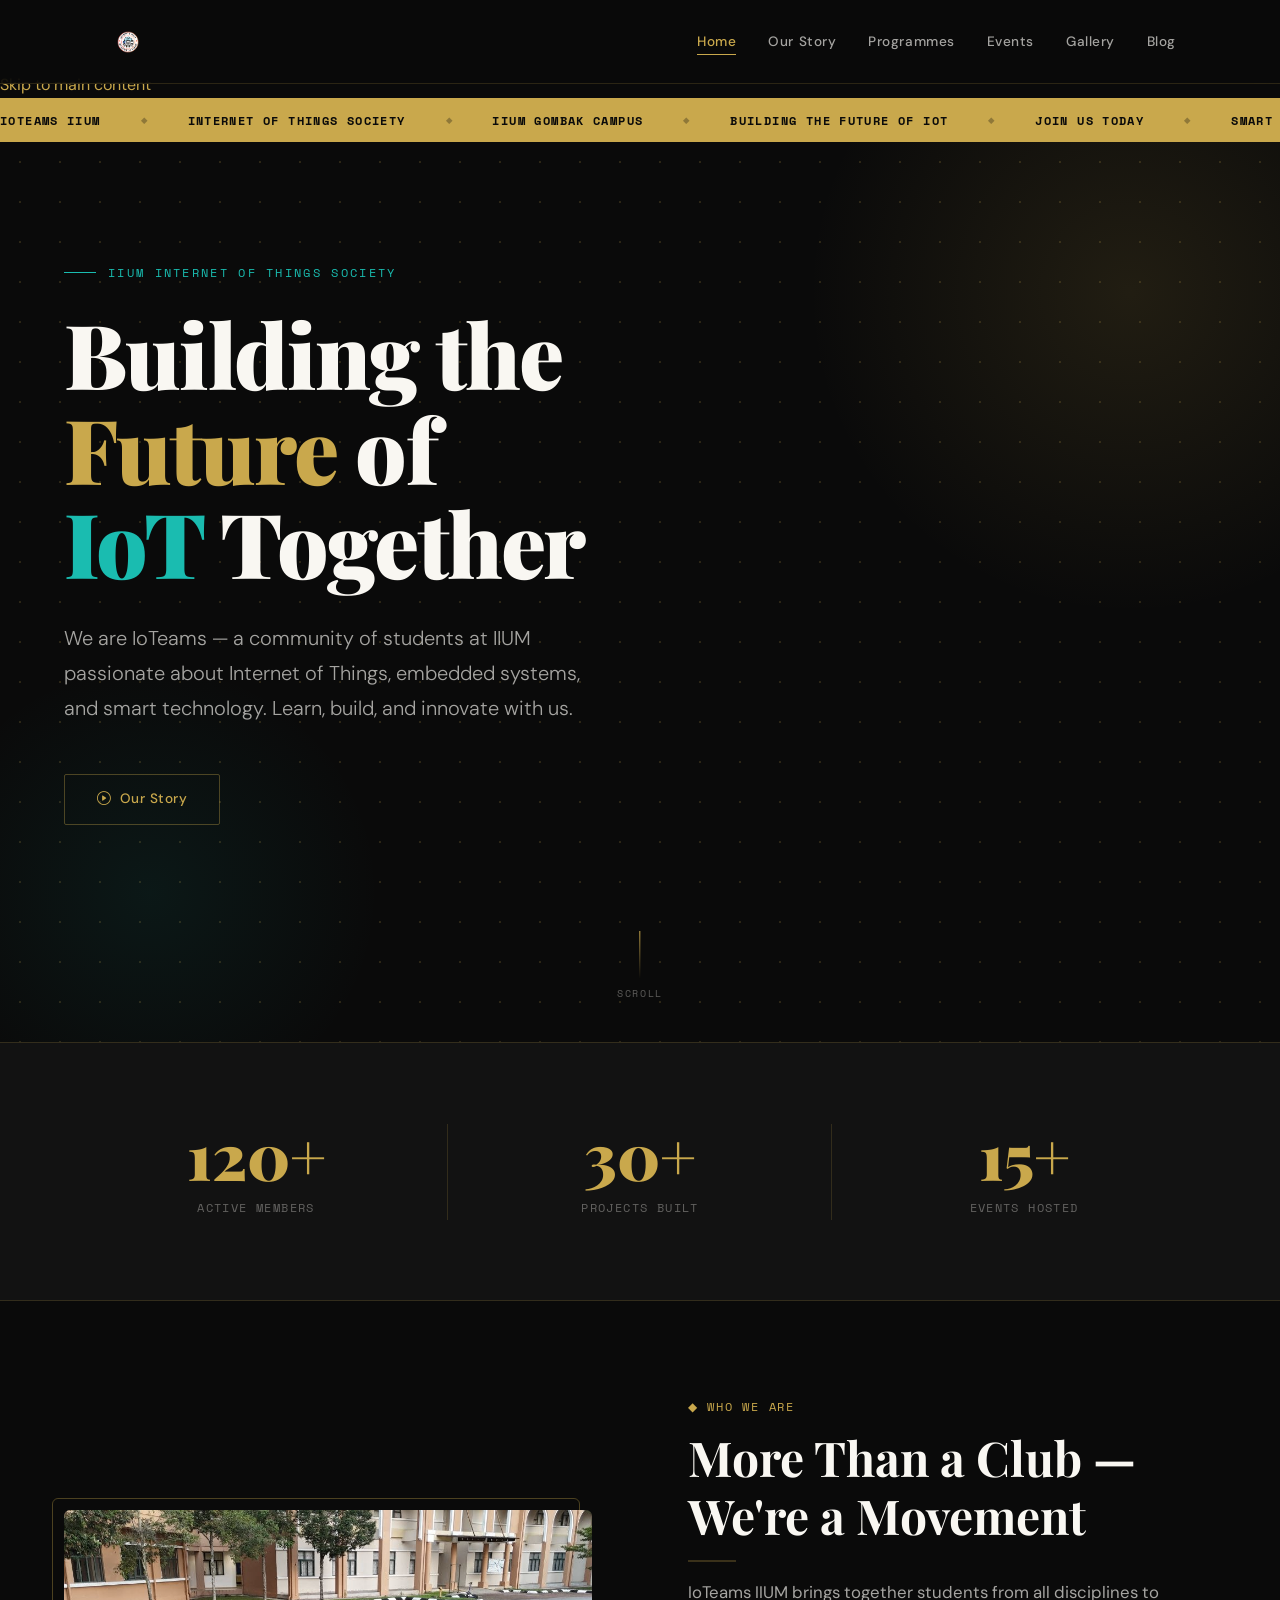
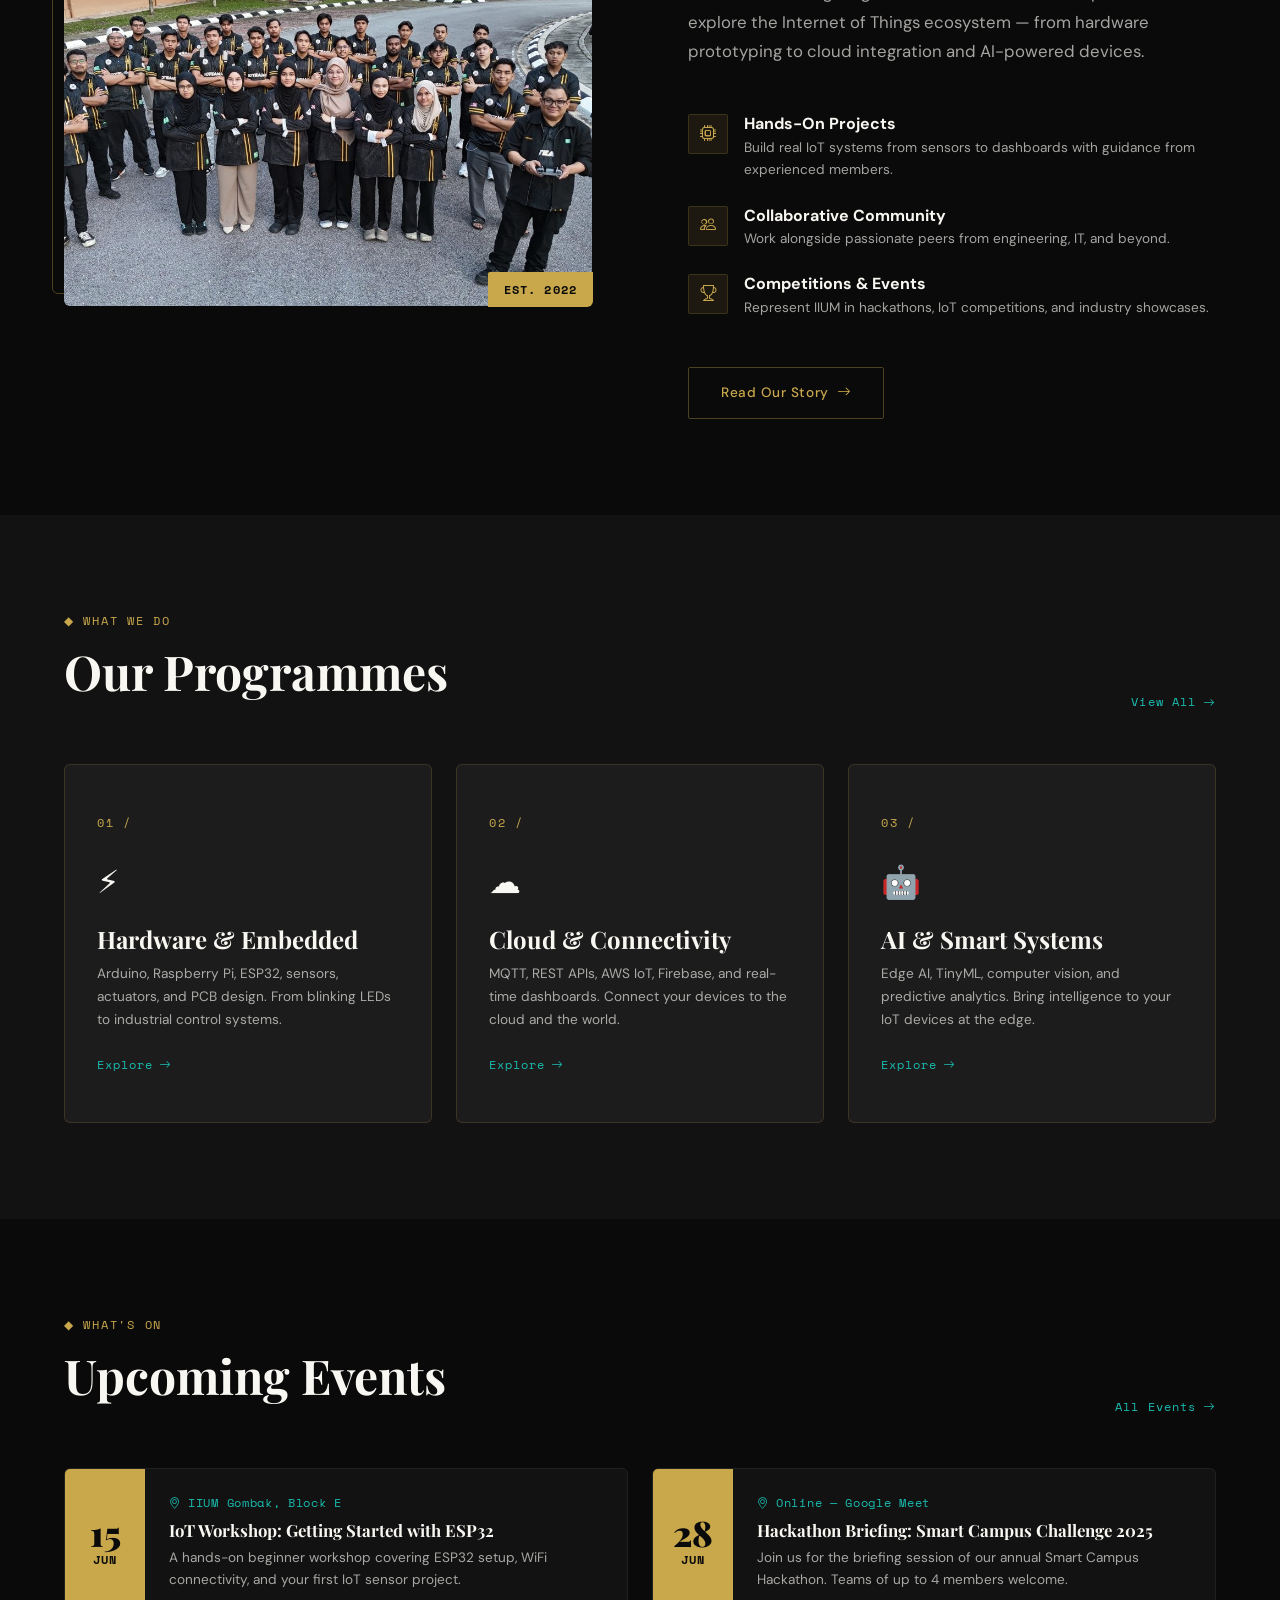
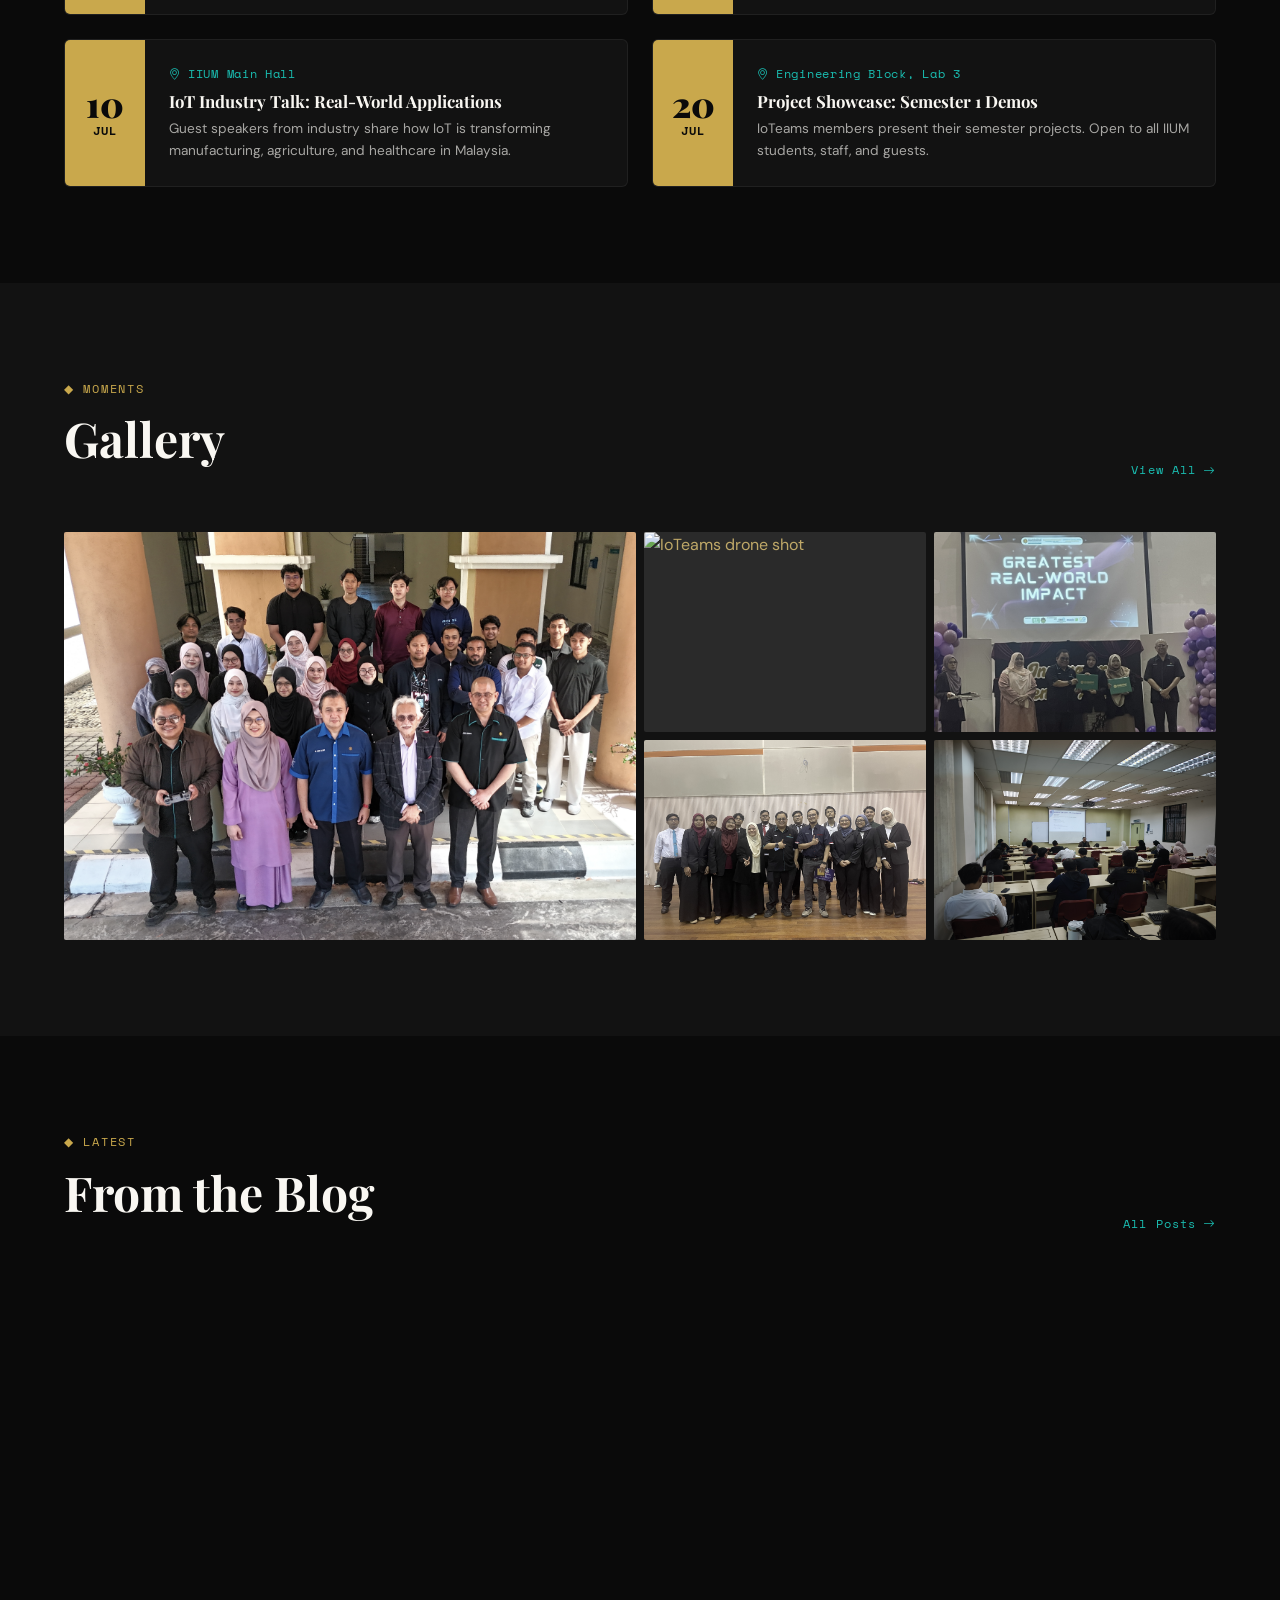
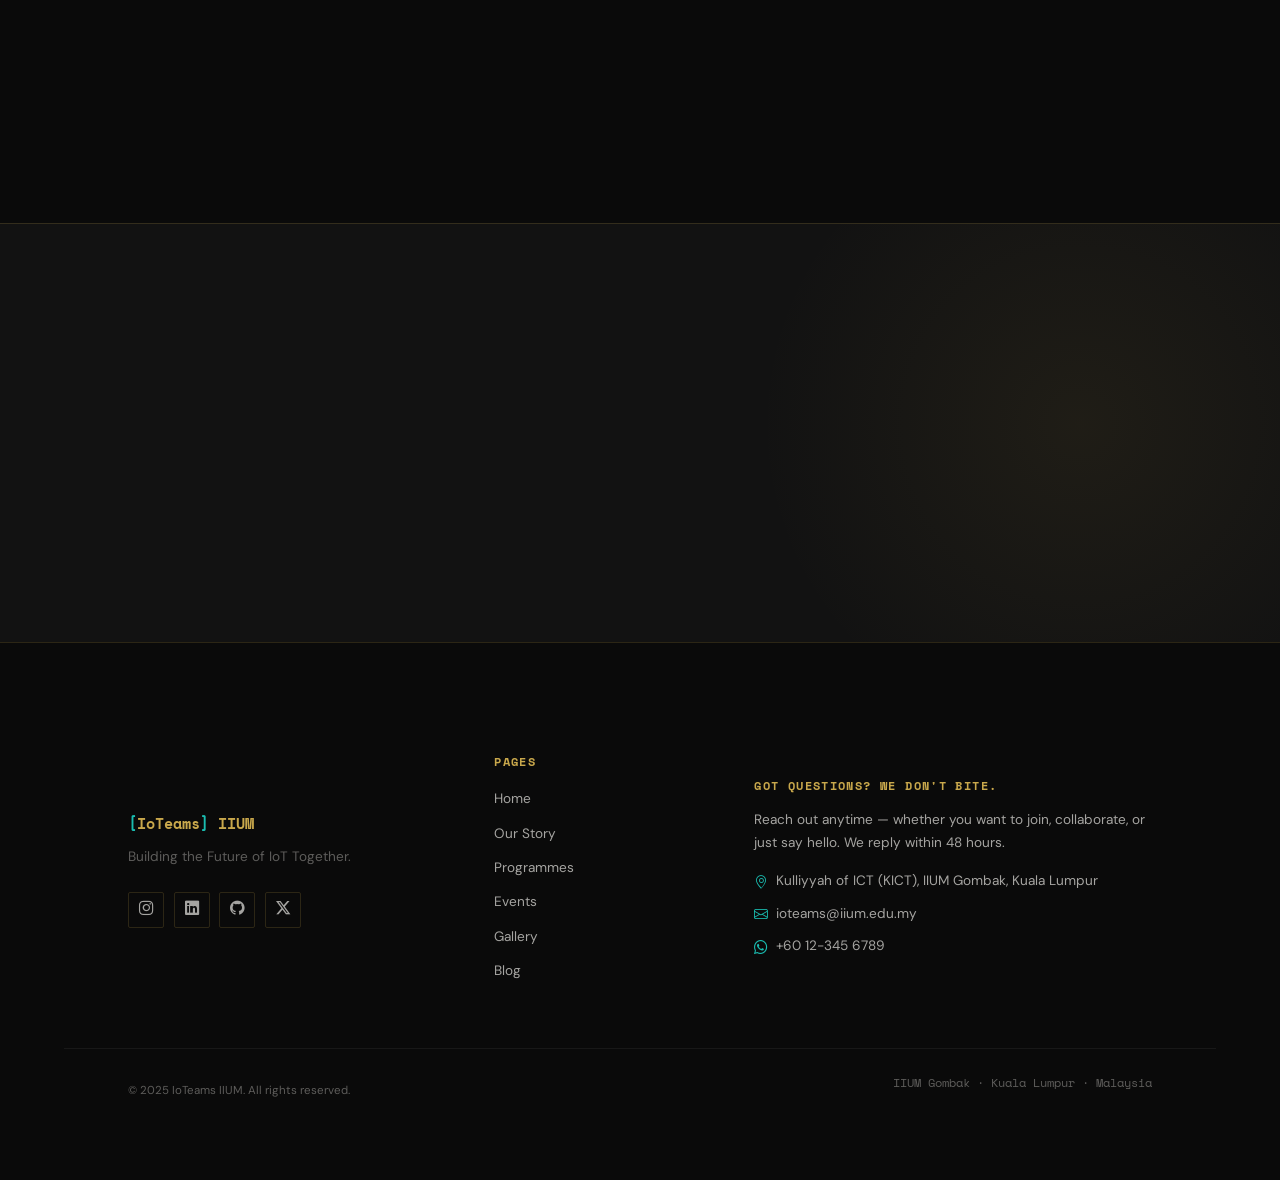
==== index.html @ 2e124d20 "huge changes" ====
<!DOCTYPE html>
<html lang="en">

<!--
  ============================================================
  IoTeams IIUM — Homepage
  index.html

  SECTIONS:
  1. Nav (shared)
  2. Marquee strip (shared)
  3. Hero — full-screen landing with animated IoT grid
  4. Stats — 3 key numbers
  5. About — who we are
  6. Programmes — 3 IoT tracks
  7. Events preview — upcoming events
  8. Gallery preview — recent photos
  9. Blog preview — latest posts
  10. CTA — join IoTeams
  11. Footer (shared)
  ============================================================
-->

<head>
  <meta charset="UTF-8">
  <meta name="viewport" content="width=device-width, initial-scale=1.0">

  <title>IoTeams IIUM — Internet of Things Society</title>
  <meta name="description" content="IoTeams is the Internet of Things Society at IIUM, bringing together students passionate about IoT, embedded systems, and smart technology.">
  <meta name="keywords" content="IoTeams, IIUM, IoT, Internet of Things, technology, society, club, Malaysia">
  <meta name="author" content="IoTeams IIUM">

  <!-- Open Graph -->
  <meta property="og:title" content="IoTeams IIUM — Internet of Things Society">
  <meta property="og:description" content="Building the future of IoT at IIUM. Join us to learn, build, and innovate.">
  <meta property="og:image" content="https://ioteams.iium.edu.my/assets/img/icons/og-image.png">
  <meta property="og:type" content="website">
  <meta property="og:url" content="https://ioteams.iium.edu.my">
  <meta property="og:site_name" content="IoTeams IIUM">

  <!-- Twitter Card -->
  <meta name="twitter:card" content="summary_large_image">
  <meta name="twitter:site" content="@ioteams_iium">
  <meta name="twitter:title" content="IoTeams IIUM — Internet of Things Society">
  <meta name="twitter:description" content="Building the future of IoT at IIUM. Join us to learn, build, and innovate.">
  <meta name="twitter:image" content="https://ioteams.iium.edu.my/assets/img/icons/og-image.png">

  <!-- Canonical -->
  <link rel="canonical" href="https://ioteams.iium.edu.my">

  <!-- Favicon -->
  <link rel="icon" href="assets/img/icons/favicon.png" type="image/png">
  <link rel="apple-touch-icon" href="assets/img/icons/apple-touch-icon.png">

  <!-- Theme color -->
  <meta name="theme-color" content="#C9A84C">

  <!-- Bootstrap 5.3.3 -->
  <link rel="stylesheet" href="https://cdn.jsdelivr.net/npm/bootstrap@5.3.3/dist/css/bootstrap.min.css" integrity="sha384-QWTKZyjpPEjISv5WaRU9OFeRpok6YctnYmDr5pNlyT2bRjXh0JMhjY6hW+ALEwIH" crossorigin="anonymous">

  <!-- Bootstrap Icons -->
  <link rel="stylesheet" href="https://cdn.jsdelivr.net/npm/bootstrap-icons@1.11.3/font/bootstrap-icons.min.css">

  <!-- AOS -->
  <link rel="stylesheet" href="https://cdn.jsdelivr.net/npm/aos@2.3.4/dist/aos.css">

  <!-- Swiper -->
  <link rel="stylesheet" href="https://cdn.jsdelivr.net/npm/swiper@11/swiper-bundle.min.css">

  <!-- GLightbox -->
  <link rel="stylesheet" href="https://cdn.jsdelivr.net/npm/glightbox/dist/css/glightbox.min.css">

  <!-- Google Fonts -->
  <link rel="preconnect" href="https://fonts.googleapis.com">
  <link rel="preconnect" href="https://fonts.gstatic.com" crossorigin>
  <link rel="stylesheet" href="https://fonts.googleapis.com/css2?family=Playfair+Display:ital,wght@0,400;0,700;0,900;1,400&family=DM+Sans:opsz,wght@9..40,300;9..40,400;9..40,500;9..40,700&family=Space+Mono:ital,wght@0,400;0,700;1,400&display=swap">

  <!-- Custom CSS — always last -->
  <link rel="stylesheet" href="assets/css/main.css">

  <!-- Page-specific styles -->
  <style>

    /* ══════════════════════════════════════
       HERO SECTION
    ══════════════════════════════════════ */
    #hero {
      min-height: 100vh;
      display: flex;
      align-items: center;
      position: relative;
      overflow: hidden;
      background: var(--black);
      padding: 0 var(--space-2xl);
    }

    /* Animated dot grid background */
    .hero-grid {
      position: absolute;
      inset: 0;
      background-image:
        radial-gradient(circle, rgba(201,168,76,0.18) 1px, transparent 1px);
      background-size: 40px 40px;
      animation: grid-pulse 8s ease-in-out infinite;
      z-index: 0;
    }

    @keyframes grid-pulse {
      0%, 100% { opacity: 0.5; }
      50%       { opacity: 1; }
    }

    /* Gold glow top right */
    .hero-glow {
      position: absolute;
      width: 700px;
      height: 700px;
      background: radial-gradient(ellipse, rgba(201,168,76,0.12) 0%, transparent 65%);
      top: -200px;
      right: -200px;
      z-index: 0;
      pointer-events: none;
    }

    /* Teal glow bottom left */
    .hero-glow-teal {
      position: absolute;
      width: 500px;
      height: 500px;
      background: radial-gradient(ellipse, rgba(26,188,176,0.08) 0%, transparent 65%);
      bottom: -100px;
      left: -100px;
      z-index: 0;
      pointer-events: none;
    }

    .hero-content {
      position: relative;
      z-index: 1;
      max-width: var(--container-max);
      margin: 0 auto;
      width: 100%;
      padding: var(--space-3xl) 0;
    }

    .hero-eyebrow {
      font-family: var(--font-mono);
      font-size: var(--fs-xs);
      letter-spacing: 0.2em;
      color: var(--teal);
      text-transform: uppercase;
      margin-bottom: var(--space-md);
      display: flex;
      align-items: center;
      gap: 0.75rem;
    }

    .hero-eyebrow::before {
      content: '';
      display: inline-block;
      width: 32px;
      height: 1px;
      background: var(--teal);
    }

    .hero-title {
      font-family: var(--font-heading);
      font-size: clamp(3rem, 7vw, 6rem);
      font-weight: 900;
      line-height: 1.05;
      letter-spacing: -0.02em;
      color: var(--white);
      margin-bottom: var(--space-lg);
      max-width: 800px;
    }

    .hero-title .gold { color: var(--gold); }
    .hero-title .teal { color: var(--teal); }

    .hero-subtitle {
      font-size: var(--fs-lg);
      color: var(--white-dim);
      max-width: 520px;
      line-height: 1.75;
      margin-bottom: var(--space-xl);
      font-weight: 300;
    }

    .hero-actions {
      display: flex;
      gap: var(--space-sm);
      flex-wrap: wrap;
      margin-bottom: var(--space-3xl);
    }

    /* Scroll indicator */
    .hero-scroll {
      position: absolute;
      bottom: 2.5rem;
      left: 50%;
      transform: translateX(-50%);
      display: flex;
      flex-direction: column;
      align-items: center;
      gap: 0.4rem;
      z-index: 1;
    }

    .hero-scroll span {
      font-family: var(--font-mono);
      font-size: 0.65rem;
      letter-spacing: 0.15em;
      color: var(--white-muted);
      text-transform: uppercase;
    }

    .hero-scroll-line {
      width: 1px;
      height: 48px;
      background: linear-gradient(to bottom, var(--gold), transparent);
      animation: scroll-line 2s ease-in-out infinite;
    }

    @keyframes scroll-line {
      0%   { opacity: 0; transform: scaleY(0); transform-origin: top; }
      50%  { opacity: 1; transform: scaleY(1); }
      100% { opacity: 0; transform: scaleY(0); transform-origin: bottom; }
    }

    /* ══════════════════════════════════════
       STATS SECTION
    ══════════════════════════════════════ */
    #stats {
      background: var(--black-2);
      padding: var(--space-xl) var(--space-2xl);
      border-top: 1px solid var(--border-gold);
      border-bottom: 1px solid var(--border-gold);
    }

    .stats-grid {
      max-width: var(--container-max);
      margin: 0 auto;
      display: grid;
      grid-template-columns: repeat(3, 1fr);
      gap: 0;
    }

    .stat-item {
      text-align: center;
      padding: var(--space-lg) var(--space-md);
      position: relative;
    }

    .stat-item:not(:last-child)::after {
      content: '';
      position: absolute;
      right: 0;
      top: 20%;
      height: 60%;
      width: 1px;
      background: var(--border-gold);
    }

    .stat-number {
      font-family: var(--font-heading);
      font-size: clamp(2.5rem, 5vw, 4rem);
      font-weight: 900;
      color: var(--gold);
      line-height: 1;
      margin-bottom: 0.4rem;
      display: block;
    }

    .stat-label {
      font-family: var(--font-mono);
      font-size: var(--fs-xs);
      letter-spacing: 0.12em;
      color: var(--white-muted);
      text-transform: uppercase;
    }

    /* ══════════════════════════════════════
       ABOUT SECTION
    ══════════════════════════════════════ */
    #about {
      background: var(--black);
      padding: var(--space-3xl) var(--space-2xl);
    }

    .about-inner {
      max-width: var(--container-max);
      margin: 0 auto;
      display: grid;
      grid-template-columns: 1fr 1fr;
      gap: var(--space-3xl);
      align-items: center;
    }

    .about-image-wrap {
      position: relative;
    }

    .about-image-wrap img {
      width: 100%;
      aspect-ratio: 4/3;
      object-fit: cover;
      border-radius: var(--radius-md);
      filter: grayscale(20%);
    }

    /* Gold accent border on image */
    .about-image-wrap::before {
      content: '';
      position: absolute;
      top: -12px;
      left: -12px;
      right: 12px;
      bottom: 12px;
      border: 1px solid var(--border-gold-md);
      border-radius: var(--radius-md);
      z-index: 0;
      pointer-events: none;
    }

    .about-image-wrap img { position: relative; z-index: 1; }

    /* Corner tag */
    .about-image-tag {
      position: absolute;
      bottom: -1px;
      right: -1px;
      background: var(--gold);
      color: var(--black);
      font-family: var(--font-mono);
      font-size: var(--fs-xs);
      font-weight: 700;
      letter-spacing: 0.1em;
      padding: 0.5rem 1rem;
      border-radius: var(--radius-sm) 0 var(--radius-md) 0;
      z-index: 2;
    }

    .about-features {
      display: flex;
      flex-direction: column;
      gap: var(--space-md);
      margin-top: var(--space-xl);
    }

    .about-feature {
      display: flex;
      gap: var(--space-sm);
      align-items: flex-start;
    }

    .about-feature-icon {
      width: 40px;
      height: 40px;
      background: rgba(201,168,76,0.1);
      border: 1px solid var(--border-gold);
      border-radius: var(--radius-sm);
      display: flex;
      align-items: center;
      justify-content: center;
      color: var(--gold);
      font-size: 1rem;
      flex-shrink: 0;
    }

    .about-feature h5 {
      font-family: var(--font-body);
      font-size: var(--fs-base);
      font-weight: 700;
      color: var(--white);
      margin-bottom: 0.2rem;
    }

    .about-feature p {
      font-size: var(--fs-sm);
      color: var(--white-dim);
      margin: 0;
    }

    /* ══════════════════════════════════════
       PROGRAMMES SECTION
    ══════════════════════════════════════ */
    #programmes {
      background: var(--black-2);
      padding: var(--space-3xl) var(--space-2xl);
    }

    .programmes-inner {
      max-width: var(--container-max);
      margin: 0 auto;
    }

    .programmes-grid {
      display: grid;
      grid-template-columns: repeat(3, 1fr);
      gap: var(--space-md);
      margin-top: var(--space-xl);
    }

    .programme-card {
      background: var(--black-3);
      border: 1px solid var(--border-gold);
      border-radius: var(--radius-md);
      padding: var(--space-xl) var(--space-lg);
      transition: border-color var(--transition-base), transform var(--transition-base), box-shadow var(--transition-base);
      cursor: pointer;
      position: relative;
      overflow: hidden;
    }

    .programme-card::before {
      content: '';
      position: absolute;
      top: 0;
      left: 0;
      right: 0;
      height: 2px;
      background: var(--gold);
      transform: scaleX(0);
      transform-origin: left;
      transition: transform var(--transition-slow);
    }

    .programme-card:hover {
      border-color: var(--border-gold-md);
      transform: translateY(-4px);
      box-shadow: var(--shadow-gold);
    }

    .programme-card:hover::before { transform: scaleX(1); }

    .programme-number {
      font-family: var(--font-mono);
      font-size: var(--fs-xs);
      color: var(--gold);
      letter-spacing: 0.15em;
      margin-bottom: var(--space-md);
      display: block;
    }

    .programme-icon {
      font-size: 2rem;
      margin-bottom: var(--space-sm);
      display: block;
    }

    .programme-card h3 {
      font-size: var(--fs-xl);
      font-weight: 700;
      color: var(--white);
      margin-bottom: var(--space-xs);
    }

    .programme-card p {
      font-size: var(--fs-sm);
      color: var(--white-dim);
      line-height: 1.7;
      margin-bottom: var(--space-md);
    }

    .programme-link {
      font-family: var(--font-mono);
      font-size: var(--fs-xs);
      color: var(--teal);
      text-decoration: none;
      letter-spacing: 0.08em;
      display: flex;
      align-items: center;
      gap: 0.4rem;
      transition: gap var(--transition-base), color var(--transition-base);
    }

    .programme-link:hover {
      color: var(--gold);
      gap: 0.75rem;
    }

    /* ══════════════════════════════════════
       EVENTS PREVIEW
    ══════════════════════════════════════ */
    #events-preview {
      background: var(--black);
      padding: var(--space-3xl) var(--space-2xl);
    }

    .events-inner {
      max-width: var(--container-max);
      margin: 0 auto;
    }

    .events-grid {
      display: grid;
      grid-template-columns: repeat(2, 1fr);
      gap: var(--space-md);
      margin-top: var(--space-xl);
    }

    .event-card {
      background: var(--black-2);
      border: 1px solid var(--border-dark);
      border-radius: var(--radius-md);
      overflow: hidden;
      display: flex;
      transition: border-color var(--transition-base), transform var(--transition-base);
    }

    .event-card:hover {
      border-color: var(--border-gold);
      transform: translateY(-3px);
    }

    .event-date-block {
      background: var(--gold);
      color: var(--black);
      min-width: 80px;
      display: flex;
      flex-direction: column;
      align-items: center;
      justify-content: center;
      padding: var(--space-sm);
      flex-shrink: 0;
    }

    .event-day {
      font-family: var(--font-heading);
      font-size: 2.2rem;
      font-weight: 900;
      line-height: 1;
    }

    .event-month {
      font-family: var(--font-mono);
      font-size: var(--fs-xs);
      font-weight: 700;
      letter-spacing: 0.1em;
      text-transform: uppercase;
    }

    .event-info {
      padding: var(--space-md);
      flex: 1;
    }

    .event-info h4 {
      font-size: var(--fs-md);
      font-weight: 700;
      color: var(--white);
      margin-bottom: 0.4rem;
    }

    .event-meta {
      font-family: var(--font-mono);
      font-size: var(--fs-xs);
      color: var(--teal);
      letter-spacing: 0.06em;
      margin-bottom: 0.5rem;
      display: flex;
      align-items: center;
      gap: 0.4rem;
    }

    .event-info p {
      font-size: var(--fs-sm);
      color: var(--white-dim);
      margin: 0;
      line-height: 1.6;
    }

    /* ══════════════════════════════════════
       GALLERY PREVIEW
    ══════════════════════════════════════ */
    #gallery-preview {
      background: var(--black-2);
      padding: var(--space-3xl) var(--space-2xl);
    }

    .gallery-inner {
      max-width: var(--container-max);
      margin: 0 auto;
    }

    .gallery-grid {
      display: grid;
      grid-template-columns: repeat(4, 1fr);
      grid-template-rows: repeat(2, 200px);
      gap: var(--space-xs);
      margin-top: var(--space-xl);
    }

    /* First image spans 2 columns and 2 rows */
    .gallery-item:first-child {
      grid-column: span 2;
      grid-row: span 2;
    }

    .gallery-item {
      position: relative;
      overflow: hidden;
      border-radius: var(--radius-sm);
      background: var(--black-4);
    }

    .gallery-item img {
      width: 100%;
      height: 100%;
      object-fit: cover;
      transition: transform var(--transition-slow);
      filter: grayscale(30%);
    }

    .gallery-item:hover img {
      transform: scale(1.05);
      filter: grayscale(0%);
    }

    .gallery-overlay {
      position: absolute;
      inset: 0;
      background: rgba(0,0,0,0.4);
      display: flex;
      align-items: center;
      justify-content: center;
      opacity: 0;
      transition: opacity var(--transition-base);
    }

    .gallery-item:hover .gallery-overlay { opacity: 1; }

    .gallery-overlay i {
      color: var(--white);
      font-size: 1.5rem;
    }

    /* Placeholder for gallery images not yet uploaded */
    .gallery-placeholder {
      width: 100%;
      height: 100%;
      background: var(--black-3);
      display: flex;
      align-items: center;
      justify-content: center;
      flex-direction: column;
      gap: 0.5rem;
    }

    .gallery-placeholder i {
      font-size: 1.5rem;
      color: var(--white-muted);
    }

    .gallery-placeholder span {
      font-family: var(--font-mono);
      font-size: var(--fs-xs);
      color: var(--white-muted);
    }

    /* ══════════════════════════════════════
       BLOG PREVIEW
    ══════════════════════════════════════ */
    #blog-preview {
      background: var(--black);
      padding: var(--space-3xl) var(--space-2xl);
    }

    .blog-inner {
      max-width: var(--container-max);
      margin: 0 auto;
    }

    .blog-grid {
      display: grid;
      grid-template-columns: repeat(3, 1fr);
      gap: var(--space-md);
      margin-top: var(--space-xl);
    }

    .blog-card {
      background: var(--black-2);
      border: 1px solid var(--border-dark);
      border-radius: var(--radius-md);
      overflow: hidden;
      transition: border-color var(--transition-base), transform var(--transition-base);
    }

    .blog-card:hover {
      border-color: var(--border-gold);
      transform: translateY(-4px);
    }

    .blog-card-img {
      aspect-ratio: 16/9;
      overflow: hidden;
      background: var(--black-4);
    }

    .blog-card-img img {
      width: 100%;
      height: 100%;
      object-fit: cover;
      transition: transform var(--transition-slow);
      filter: grayscale(20%);
    }

    .blog-card:hover .blog-card-img img { transform: scale(1.04); }

    .blog-card-body {
      padding: var(--space-md);
    }

    .blog-card-meta {
      display: flex;
      align-items: center;
      justify-content: space-between;
      margin-bottom: var(--space-xs);
    }

    .blog-card h4 {
      font-size: var(--fs-md);
      font-weight: 700;
      color: var(--white);
      margin-bottom: var(--space-xs);
      line-height: 1.4;
    }

    .blog-card p {
      font-size: var(--fs-sm);
      color: var(--white-dim);
      line-height: 1.65;
      margin-bottom: var(--space-sm);
    }

    .blog-read-more {
      font-family: var(--font-mono);
      font-size: var(--fs-xs);
      color: var(--gold);
      text-decoration: none;
      letter-spacing: 0.08em;
      display: flex;
      align-items: center;
      gap: 0.4rem;
      transition: gap var(--transition-base);
    }

    .blog-read-more:hover { gap: 0.75rem; color: var(--gold-light); }

    /* ══════════════════════════════════════
       CTA SECTION
    ══════════════════════════════════════ */
    #cta {
      background: var(--black-2);
      padding: var(--space-3xl) var(--space-2xl);
      position: relative;
      overflow: hidden;
      border-top: 1px solid var(--border-gold);
    }

    .cta-inner {
      max-width: 700px;
      margin: 0 auto;
      text-align: center;
      position: relative;
      z-index: 1;
    }

    .cta-inner h2 {
      font-size: clamp(2rem, 4vw, 3.5rem);
      font-weight: 900;
      margin-bottom: var(--space-sm);
    }

    .cta-inner h2 span { color: var(--gold); }

    .cta-inner p {
      font-size: var(--fs-lg);
      color: var(--white-dim);
      margin-bottom: var(--space-xl);
      font-weight: 300;
    }

    .cta-actions {
      display: flex;
      gap: var(--space-sm);
      justify-content: center;
      flex-wrap: wrap;
    }

    /* Section header shared layout */
    .section-header-row {
      display: flex;
      align-items: flex-end;
      justify-content: space-between;
      gap: var(--space-md);
    }

    .view-all {
      font-family: var(--font-mono);
      font-size: var(--fs-xs);
      color: var(--teal);
      text-decoration: none;
      letter-spacing: 0.1em;
      display: flex;
      align-items: center;
      gap: 0.4rem;
      white-space: nowrap;
      transition: color var(--transition-base), gap var(--transition-base);
      flex-shrink: 0;
      padding-bottom: 0.3rem;
    }

    .view-all:hover { color: var(--gold); gap: 0.75rem; }

    /* ── Responsive ── */
    @media (max-width: 991px) {
      .about-inner        { grid-template-columns: 1fr; }
      .programmes-grid    { grid-template-columns: 1fr; }
      .events-grid        { grid-template-columns: 1fr; }
      .gallery-grid       { grid-template-columns: repeat(2, 1fr); grid-template-rows: auto; }
      .gallery-item:first-child { grid-column: span 2; grid-row: span 1; }
      .blog-grid          { grid-template-columns: 1fr; }
      .stats-grid         { grid-template-columns: 1fr; }
      .stat-item:not(:last-child)::after { display: none; }
    }

    @media (max-width: 768px) {
      #hero               { padding: 0 var(--space-sm); }
      .hero-title         { font-size: 2.5rem; }
      .hero-actions       { flex-direction: column; }
      .section-header-row { flex-direction: column; align-items: flex-start; }
    }
  </style>
</head>

<body class="home-page">

  <!-- Skip to content — keyboard accessibility -->
  <a href="#main" class="skip-link">Skip to main content</a>

  <!-- ══════════════════════════════
       NAVIGATION
  ══════════════════════════════ -->
  <nav id="navbar">
    <div class="nav-container">
<a href="index.html" class="nav-logo">
  <img src="assets/img/icons/IoTeams Logo.png"
       alt="IoTeams KICT Logo"
       style="height:48px; width:auto; object-fit:contain;">
</a>
      <ul class="nav-links" id="navLinks">
        <li><a href="index.html" class="active">Home</a></li>
        <li><a href="pages/our-story.html">Our Story</a></li>
        <li><a href="pages/programmes.html">Programmes</a></li>
        <li><a href="pages/events.html">Events</a></li>
        <li><a href="pages/gallery.html">Gallery</a></li>
        <li><a href="pages/blog.html">Blog</a></li>
      </ul>

    </div>
  </nav>

  <!-- ══════════════════════════════
       MARQUEE STRIP
  ══════════════════════════════ -->
  <div class="marquee-strip">
    <div class="marquee-inner">
      <span>IoTeams IIUM</span><span class="dot">◆</span>
      <span>Internet of Things Society</span><span class="dot">◆</span>
      <span>IIUM Gombak Campus</span><span class="dot">◆</span>
      <span>Building the Future of IoT</span><span class="dot">◆</span>
      <span>Join Us Today</span><span class="dot">◆</span>
      <span>Smart Technology</span><span class="dot">◆</span>
      <span>Embedded Systems</span><span class="dot">◆</span>
      <!-- Duplicate for seamless loop -->
      <span>IoTeams IIUM</span><span class="dot">◆</span>
      <span>Internet of Things Society</span><span class="dot">◆</span>
      <span>IIUM Gombak Campus</span><span class="dot">◆</span>
      <span>Building the Future of IoT</span><span class="dot">◆</span>
      <span>Join Us Today</span><span class="dot">◆</span>
      <span>Smart Technology</span><span class="dot">◆</span>
      <span>Embedded Systems</span><span class="dot">◆</span>
    </div>
  </div>

  <main id="main">

    <!-- ══════════════════════════════
         1. HERO
    ══════════════════════════════ -->
    <section id="hero">
      <div class="hero-grid"></div>
      <div class="hero-glow"></div>
      <div class="hero-glow-teal"></div>

      <div class="hero-content">
        <p class="hero-eyebrow animate-fade-up">
          IIUM Internet of Things Society
        </p>

        <h1 class="hero-title animate-fade-up delay-1">
          Building the<br>
          <span class="gold">Future</span> of<br>
          <span class="teal">IoT</span> Together
        </h1>

        <p class="hero-subtitle animate-fade-up delay-2">
          We are IoTeams — a community of students at IIUM passionate about
          Internet of Things, embedded systems, and smart technology.
          Learn, build, and innovate with us.
        </p>

        <div class="hero-actions animate-fade-up delay-3">
          <a href="pages/our-story.html" class="btn-outline-gold">
            <i class="bi bi-play-circle"></i> Our Story
          </a>
        </div>
      </div>

      <!-- Scroll indicator -->
      <div class="hero-scroll">
        <div class="hero-scroll-line"></div>
        <span>Scroll</span>
      </div>
    </section>

    <!-- ══════════════════════════════
         2. STATS
    ══════════════════════════════ -->
    <section id="stats">
      <div class="stats-grid">
        <div class="stat-item" data-aos="fade-up">
          <span class="stat-number">120+</span>
          <span class="stat-label">Active Members</span>
        </div>
        <div class="stat-item" data-aos="fade-up" data-aos-delay="100">
          <span class="stat-number">30+</span>
          <span class="stat-label">Projects Built</span>
        </div>
        <div class="stat-item" data-aos="fade-up" data-aos-delay="200">
          <span class="stat-number">15+</span>
          <span class="stat-label">Events Hosted</span>
        </div>
      </div>
    </section>

    <!-- ══════════════════════════════
         3. ABOUT
    ══════════════════════════════ -->
    <section id="about">
      <div class="about-inner">

        <div class="about-image-wrap" data-aos="fade-right">
          <!-- Replace src with actual team photo -->
          <img loading="lazy" src="assets/img/gallery/photo_2026-05-09_22-07-02.jpg"
               alt="IoTeams members working on IoT projects"
               onerror="this.style.background='var(--black-3)';this.style.minHeight='300px'">
          <div class="about-image-tag">EST. 2022</div>
        </div>

        <div class="about-text" data-aos="fade-left">
          <span class="section-tag">◆ Who We Are</span>
          <h2 class="section-title">
            More Than a Club — We're a Movement
          </h2>
          <hr class="divider-gold">
          <p class="section-subtitle">
            IoTeams IIUM brings together students from all disciplines to explore
            the Internet of Things ecosystem — from hardware prototyping to
            cloud integration and AI-powered devices.
          </p>

          <div class="about-features">
            <div class="about-feature">
              <div class="about-feature-icon">
                <i class="bi bi-cpu"></i>
              </div>
              <div>
                <h5>Hands-On Projects</h5>
                <p>Build real IoT systems from sensors to dashboards with guidance from experienced members.</p>
              </div>
            </div>
            <div class="about-feature">
              <div class="about-feature-icon">
                <i class="bi bi-people"></i>
              </div>
              <div>
                <h5>Collaborative Community</h5>
                <p>Work alongside passionate peers from engineering, IT, and beyond.</p>
              </div>
            </div>
            <div class="about-feature">
              <div class="about-feature-icon">
                <i class="bi bi-trophy"></i>
              </div>
              <div>
                <h5>Competitions & Events</h5>
                <p>Represent IIUM in hackathons, IoT competitions, and industry showcases.</p>
              </div>
            </div>
          </div>

          <div style="margin-top: var(--space-xl);">
            <a href="pages/our-story.html" class="btn-outline-gold">
              Read Our Story <i class="bi bi-arrow-right"></i>
            </a>
          </div>
        </div>

      </div>
    </section>

    <!-- ══════════════════════════════
         4. PROGRAMMES
    ══════════════════════════════ -->
    <section id="programmes">
      <div class="programmes-inner">

        <div class="section-header-row" data-aos="fade-up">
          <div>
            <span class="section-tag">◆ What We Do</span>
            <h2 class="section-title">Our Programmes</h2>
          </div>
          <a href="pages/programmes.html" class="view-all">
            View All <i class="bi bi-arrow-right"></i>
          </a>
        </div>

        <div class="programmes-grid">

          <div class="programme-card" data-aos="fade-up" data-aos-delay="0">
            <span class="programme-number">01 /</span>
            <span class="programme-icon">⚡</span>
            <h3>Hardware & Embedded</h3>
            <p>Arduino, Raspberry Pi, ESP32, sensors, actuators, and PCB design. From blinking LEDs to industrial control systems.</p>
            <a href="pages/programmes.html#hardware" class="programme-link">
              Explore <i class="bi bi-arrow-right"></i>
            </a>
          </div>

          <div class="programme-card" data-aos="fade-up" data-aos-delay="100">
            <span class="programme-number">02 /</span>
            <span class="programme-icon">☁️</span>
            <h3>Cloud & Connectivity</h3>
            <p>MQTT, REST APIs, AWS IoT, Firebase, and real-time dashboards. Connect your devices to the cloud and the world.</p>
            <a href="pages/programmes.html#cloud" class="programme-link">
              Explore <i class="bi bi-arrow-right"></i>
            </a>
          </div>

          <div class="programme-card" data-aos="fade-up" data-aos-delay="200">
            <span class="programme-number">03 /</span>
            <span class="programme-icon">🤖</span>
            <h3>AI & Smart Systems</h3>
            <p>Edge AI, TinyML, computer vision, and predictive analytics. Bring intelligence to your IoT devices at the edge.</p>
            <a href="pages/programmes.html#ai" class="programme-link">
              Explore <i class="bi bi-arrow-right"></i>
            </a>
          </div>

        </div>
      </div>
    </section>

    <!-- ══════════════════════════════
         5. EVENTS PREVIEW
    ══════════════════════════════ -->
    <section id="events-preview">
      <div class="events-inner">

        <div class="section-header-row" data-aos="fade-up">
          <div>
            <span class="section-tag">◆ What's On</span>
            <h2 class="section-title">Upcoming Events</h2>
          </div>
          <a href="pages/events.html" class="view-all">
            All Events <i class="bi bi-arrow-right"></i>
          </a>
        </div>

        <div class="events-grid">

          <div class="event-card" data-aos="fade-up" data-aos-delay="0">
            <div class="event-date-block">
              <span class="event-day">15</span>
              <span class="event-month">Jun</span>
            </div>
            <div class="event-info">
              <div class="event-meta">
                <i class="bi bi-geo-alt"></i> IIUM Gombak, Block E
              </div>
              <h4>IoT Workshop: Getting Started with ESP32</h4>
              <p>A hands-on beginner workshop covering ESP32 setup, WiFi connectivity, and your first IoT sensor project.</p>
            </div>
          </div>

          <div class="event-card" data-aos="fade-up" data-aos-delay="100">
            <div class="event-date-block">
              <span class="event-day">28</span>
              <span class="event-month">Jun</span>
            </div>
            <div class="event-info">
              <div class="event-meta">
                <i class="bi bi-geo-alt"></i> Online — Google Meet
              </div>
              <h4>Hackathon Briefing: Smart Campus Challenge 2025</h4>
              <p>Join us for the briefing session of our annual Smart Campus Hackathon. Teams of up to 4 members welcome.</p>
            </div>
          </div>

          <div class="event-card" data-aos="fade-up" data-aos-delay="200">
            <div class="event-date-block">
              <span class="event-day">10</span>
              <span class="event-month">Jul</span>
            </div>
            <div class="event-info">
              <div class="event-meta">
                <i class="bi bi-geo-alt"></i> IIUM Main Hall
              </div>
              <h4>IoT Industry Talk: Real-World Applications</h4>
              <p>Guest speakers from industry share how IoT is transforming manufacturing, agriculture, and healthcare in Malaysia.</p>
            </div>
          </div>

          <div class="event-card" data-aos="fade-up" data-aos-delay="300">
            <div class="event-date-block">
              <span class="event-day">20</span>
              <span class="event-month">Jul</span>
            </div>
            <div class="event-info">
              <div class="event-meta">
                <i class="bi bi-geo-alt"></i> Engineering Block, Lab 3
              </div>
              <h4>Project Showcase: Semester 1 Demos</h4>
              <p>IoTeams members present their semester projects. Open to all IIUM students, staff, and guests.</p>
            </div>
          </div>

        </div>
      </div>
    </section>

    <!-- ══════════════════════════════
         6. GALLERY PREVIEW
    ══════════════════════════════ -->
    <section id="gallery-preview">
      <div class="gallery-inner">

        <div class="section-header-row" data-aos="fade-up">
          <div>
            <span class="section-tag">◆ Moments</span>
            <h2 class="section-title">Gallery</h2>
          </div>
          <a href="pages/gallery.html" class="view-all">
            View All <i class="bi bi-arrow-right"></i>
          </a>
        </div>

        <div class="gallery-grid" data-aos="fade-up" data-aos-delay="100">

          <!-- Large featured image -->
<!-- IMAGE 1 (large) — FILE: assets/img/gallery/dji_fly_20260204_122618_0287_1770182928202_photo.jpg -->
<div class="gallery-item">
  <a href="assets/img/gallery/dji_fly_20260204_122618_0287_1770182928202_photo.jpg" class="glightbox" data-gallery="homepage">
    <img src="assets/img/gallery/dji_fly_20260204_122618_0287_1770182928202_photo.jpg" alt="IoTeams team" style="width:100%;height:100%;object-fit:cover;">
    <div class="gallery-overlay"><i class="bi bi-arrows-angle-expand"></i></div>
  </a>
</div>

<!-- IMAGE 2 — FILE: assets/img/gallery/IMG_20260107_105310.jpg -->
<div class="gallery-item">
  <a href="assets/img/gallery/IMG_20260107_105310.jpg" class="glightbox" data-gallery="homepage">
    <img src="assets/img/gallery/IMG_20260107_105310.jpg" alt="IoTeams drone shot" style="width:100%;height:100%;object-fit:cover;">
    <div class="gallery-overlay"><i class="bi bi-arrows-angle-expand"></i></div>
  </a>
</div>

<!-- IMAGE 3 — FILE: assets/img/gallery/gallery-heic-1.jpg -->
<div class="gallery-item">
  <a href="assets/img/gallery/gallery-heic-1.jpg" class="glightbox" data-gallery="homepage">
    <img src="assets/img/gallery/gallery-heic-1.jpg" alt="IoTeams with lecturers" style="width:100%;height:100%;object-fit:cover;">
    <div class="gallery-overlay"><i class="bi bi-arrows-angle-expand"></i></div>
  </a>
</div>

<!-- IMAGE 4 — FILE: assets/img/gallery/gallery-heic-2.jpg -->
<div class="gallery-item">
  <a href="assets/img/gallery/gallery-heic-2.jpg" class="glightbox" data-gallery="homepage">
    <img src="assets/img/gallery/gallery-heic-2.jpg" alt="IoTeams meeting" style="width:100%;height:100%;object-fit:cover;">
    <div class="gallery-overlay"><i class="bi bi-arrows-angle-expand"></i></div>
  </a>
</div>

<!-- IMAGE 5 — FILE: assets/img/gallery/IMG_20260204_122605.jpg -->
<div class="gallery-item">
  <a href="assets/img/gallery/IMG_20260204_122605.jpg" class="glightbox" data-gallery="homepage">
    <img src="assets/img/gallery/IMG_20260204_122605.jpg" alt="IoTeams showcase" style="width:100%;height:100%;object-fit:cover;">
    <div class="gallery-overlay"><i class="bi bi-arrows-angle-expand"></i></div>
  </a>
</div>

        </div>
      </div>
    </section>

    <!-- ══════════════════════════════
         7. BLOG PREVIEW
    ══════════════════════════════ -->
    <section id="blog-preview">
      <div class="blog-inner">

        <div class="section-header-row" data-aos="fade-up">
          <div>
            <span class="section-tag">◆ Latest</span>
            <h2 class="section-title">From the Blog</h2>
          </div>
          <a href="pages/blog.html" class="view-all">
            All Posts <i class="bi bi-arrow-right"></i>
          </a>
        </div>

        <div class="blog-grid">

          <div class="blog-card" data-aos="fade-up" data-aos-delay="0">
<div class="blog-card-img">
  <img src="assets/img/blog/Aquasense AI - FYP POSTER .png"
       alt="MQTT Tutorial"
       style="width:100%;height:180px;object-fit:cover;">
</div>
            <div class="blog-card-body">
              <div class="blog-card-meta">
                <span class="badge badge-teal">Tutorial</span>
                <span style="font-family:var(--font-mono);font-size:var(--fs-xs);color:var(--white-muted)">12 May 2025</span>
              </div>
              <h4>Getting Started with MQTT Protocol for IoT Devices</h4>
              <p>Learn how to set up a broker, publish and subscribe to topics, and connect your ESP32 to the cloud using MQTT.</p>
              <a href="pages/blog-details.html" class="blog-read-more">
                Read More <i class="bi bi-arrow-right"></i>
              </a>
            </div>
          </div>

          <div class="blog-card" data-aos="fade-up" data-aos-delay="100">
<div class="blog-card-img">
  <img src="assets/img/blog/FYP POSTER - COBOTX AI.png"
       alt="Smart Plant Monitor"
       style="width:100%;height:180px;object-fit:cover;">
</div>
            <div class="blog-card-body">
              <div class="blog-card-meta">
                <span class="badge badge-gold">Project</span>
                <span style="font-family:var(--font-mono);font-size:var(--fs-xs);color:var(--white-muted)">5 May 2025</span>
              </div>
              <h4>Smart Plant Monitor: Building an Automated Watering System</h4>
              <p>How a team of 3 IoTeams members built a soil moisture sensor system with auto-watering and Telegram alerts.</p>
              <a href="pages/blog-details.html" class="blog-read-more">
                Read More <i class="bi bi-arrow-right"></i>
              </a>
            </div>
          </div>

          <div class="blog-card" data-aos="fade-up" data-aos-delay="200">
<div class="blog-card-img">
  <img src="assets/img/blog/AGRISENSE AI POSTER.png"
       alt="Hackathon Recap"
       style="width:100%;height:180px;object-fit:cover;">
</div>
            <div class="blog-card-body">
              <div class="blog-card-meta">
                <span class="badge badge-yellow">Event</span>
                <span style="font-family:var(--font-mono);font-size:var(--fs-xs);color:var(--white-muted)">28 Apr 2025</span>
              </div>
              <h4>Recap: IoTeams Annual Hackathon 2025 — Winners & Projects</h4>
              <p>A full recap of our biggest event yet — 12 teams, 48 hours, and some incredible IoT solutions built from scratch.</p>
              <a href="pages/blog-details.html" class="blog-read-more">
                Read More <i class="bi bi-arrow-right"></i>
              </a>
            </div>
          </div>

        </div>
      </div>
    </section>

    <!-- ══════════════════════════════
         8. CTA — JOIN US
    ══════════════════════════════ -->
    <section id="cta">
      <div class="hero-glow" style="top:-150px;right:-150px;opacity:0.6"></div>
      <div class="cta-inner">
        <span class="section-tag" style="display:block;text-align:center;margin-bottom:var(--space-sm)" data-aos="fade-up">
          ◆ Ready to Join?
        </span>
        <h2 data-aos="fade-up" data-aos-delay="100">
          Be Part of the <span>IoT Revolution</span>
        </h2>
        <p data-aos="fade-up" data-aos-delay="200">
          Open to all IIUM students regardless of faculty.
          No experience needed — just curiosity and passion for technology.
        </p>
        <div class="cta-actions" data-aos="fade-up" data-aos-delay="300">
        </div>
      </div>
    </section>

  </main>

  <!-- ══════════════════════════════
       FOOTER
  ══════════════════════════════ -->
<footer id="footer">
    <div class="footer-inner">

      <!-- Brand + tagline -->
      <div class="footer-brand">
        <a href="index.html" class="footer-logo">
          <span class="bracket">[</span>IoTeams<span class="bracket">]</span> IIUM
        </a>
        <p class="footer-tagline">Building the Future of IoT Together.</p>
        <div class="footer-social">
          <a href="#" aria-label="Instagram"><i class="bi bi-instagram"></i></a>
          <a href="#" aria-label="LinkedIn"><i class="bi bi-linkedin"></i></a>
          <a href="#" aria-label="GitHub"><i class="bi bi-github"></i></a>
          <a href="#" aria-label="Twitter/X"><i class="bi bi-twitter-x"></i></a>
        </div>
      </div>

      <!-- Nav links -->
      <div class="footer-links">
        <h6>Pages</h6>
        <ul class="footer-nav">
          <li><a href="../index.html">Home</a></li>
          <li><a href="our-story.html">Our Story</a></li>
          <li><a href="programmes.html">Programmes</a></li>
          <li><a href="events.html">Events</a></li>
          <li><a href="gallery.html">Gallery</a></li>
          <li><a href="blog.html">Blog</a></li>
        </ul>
      </div>

      <!-- Contact info -->
      <div class="footer-contact">
        <h6>Got questions? We don't bite.</h6>
        <p>Reach out anytime — whether you want to join, collaborate, or just say hello. We reply within 48 hours.</p>
        <ul class="footer-contact-list">
          <li>
            <i class="bi bi-geo-alt"></i>
            <span>Kulliyyah of ICT (KICT), IIUM Gombak, Kuala Lumpur</span>
          </li>
          <li>
            <i class="bi bi-envelope"></i>
            <a href="mailto:ioteams@iium.edu.my">ioteams@iium.edu.my</a>
          </li>
          <li>
            <i class="bi bi-whatsapp"></i>
            <a href="https://wa.me/60123456789">+60 12-345 6789</a>
          </li>
        </ul>
      </div>

    </div>
    <div class="footer-bottom">
      <p class="footer-copy">&copy; 2025 IoTeams IIUM. All rights reserved.</p>
      <p style="font-family:var(--font-mono); font-size:var(--fs-xs); color:var(--white-muted);">
        IIUM Gombak · Kuala Lumpur · Malaysia
      </p>
    </div>
  </footer>

  <!-- Scroll to top -->
  <a href="#" id="scroll-top" aria-label="Scroll to top">
    <i class="bi bi-arrow-up-short"></i>
  </a>

  <!-- Preloader -->
  <div id="preloader">
    <div class="preloader-inner">
      <span class="bracket">[</span>
      <span class="preloader-dot"></span>
      <span class="preloader-dot"></span>
      <span class="preloader-dot"></span>
      <span class="bracket">]</span>
    </div>
  </div>

  <!-- Bootstrap JS -->
  <script src="https://cdn.jsdelivr.net/npm/bootstrap@5.3.3/dist/js/bootstrap.bundle.min.js" integrity="sha384-YvpcrYf0tY3lHB60NNkmXc4s9bIOgUxi8T/jzmBA8tJrRhQb5ffA4ZNS+46Yfq2" crossorigin="anonymous"></script>

  <!-- AOS -->
  <script src="https://cdn.jsdelivr.net/npm/aos@2.3.4/dist/aos.js"></script>

  <!-- Swiper -->
  <script src="https://cdn.jsdelivr.net/npm/swiper@11/swiper-bundle.min.js"></script>

  <!-- GLightbox -->
  <script src="https://cdn.jsdelivr.net/npm/glightbox/dist/js/glightbox.min.js"></script>

  <!-- Custom JS -->
  <script src="assets/js/main.js"></script>

</body>
</html>
---- assets/css/main.css ----
/* ============================================================
   IoTeams IIUM — Main Stylesheet
   assets/css/main.css

   STRUCTURE:
   1.  CSS Variables (Design Tokens)
   2.  Reset & Base
   3.  Typography
   4.  Navigation
   5.  Marquee Strip
   6.  Buttons
   7.  Badges
   8.  Section Base
   9.  Page Hero (inner pages)
   10. Scroll To Top
   11. Preloader
   12. Footer
   13. Animations & Utilities
   14. Responsive / Media Queries

   COMBINING:
   - Web 1 (MeFamily): Bootstrap grid, component structure,
     AOS animations, GLightbox, Swiper, sticky nav logic
   - Web 2 (IoTeams): Dark theme, gold/teal palette, Space Mono
     labels, Playfair headings, marquee, custom nav design
   ============================================================ */


/* ============================================================
   1. CSS VARIABLES — DESIGN TOKENS
   All colors, fonts, spacing defined here.
   Change a variable here = changes everywhere.
   ============================================================ */
:root {

  /* ── Brand Colors ── */
  --gold:           #C9A84C;   /* primary accent — buttons, links, highlights */
  --gold-light:     #E8C97A;   /* hover state of gold */
  --gold-dim:       #8B6E2E;   /* muted gold — secondary text */
  --gold-pale:      #F5E9C8;   /* very light gold — backgrounds */

  /* ── Background Colors (dark theme) ── */
  --black:          #0A0A0A;   /* page background */
  --black-2:        #121212;   /* card / section backgrounds */
  --black-3:        #1C1C1C;   /* slightly lighter dark — borders */
  --black-4:        #2A2A2A;   /* input backgrounds, hover states */

  /* ── Text Colors ── */
  --white:          #F9F7F2;   /* primary text — warm white (not pure) */
  --white-dim:      rgba(249, 247, 242, 0.65); /* secondary text */
  --white-muted:    rgba(249, 247, 242, 0.35); /* placeholder, captions */

  /* ── Accent Colors ── */
  --teal:           #1ABCB0;   /* secondary accent — tags, icons, links */
  --teal-dim:       #0E8079;   /* hover state of teal */
  --yellow:         #F5C518;   /* warning / highlight badges */
  --turquoise:      #40E0D0;   /* decorative accent */

  /* ── Semantic Colors (Bootstrap compatible) ── */
  --color-success:  #198754;
  --color-danger:   #dc3545;
  --color-warning:  #ffc107;
  --color-info:     #1ABCB0;   /* mapped to teal */

  /* ── Border ── */
  --border-gold:    rgba(201, 168, 76, 0.18);   /* subtle gold border */
  --border-gold-md: rgba(201, 168, 76, 0.35);   /* medium gold border */
  --border-dark:    rgba(255, 255, 255, 0.06);   /* dark dividers */

  /* ── Typography ── */
  --font-heading:   'Playfair Display', Georgia, serif;   /* h1-h3 */
  --font-body:      'DM Sans', system-ui, sans-serif;     /* body text, nav */
  --font-mono:      'Space Mono', 'Courier New', monospace; /* labels, tags, logo */

  /* ── Font Sizes (fluid) ── */
  --fs-xs:    0.72rem;    /* 11.5px — labels, captions */
  --fs-sm:    0.85rem;    /* 13.5px — small text, badges */
  --fs-base:  1rem;       /* 16px   — body text */
  --fs-md:    1.05rem;    /* 16.8px — slightly large body */
  --fs-lg:    1.25rem;    /* 20px   — lead text */
  --fs-xl:    1.5rem;     /* 24px   — small headings */
  --fs-2xl:   2rem;       /* 32px   — section titles */
  --fs-3xl:   clamp(2rem, 4vw, 3rem);     /* responsive h2 */
  --fs-4xl:   clamp(2.5rem, 5vw, 4.5rem); /* responsive h1 */

  /* ── Spacing ── */
  --space-xs:   0.5rem;    /* 8px  */
  --space-sm:   1rem;      /* 16px */
  --space-md:   1.5rem;    /* 24px */
  --space-lg:   2rem;      /* 32px */
  --space-xl:   3rem;      /* 48px */
  --space-2xl:  4rem;      /* 64px */
  --space-3xl:  6rem;      /* 96px */

  /* ── Border Radius ── */
  --radius-sm:  2px;    /* sharp — buttons, badges (Web2 style) */
  --radius-md:  6px;    /* cards, inputs */
  --radius-lg:  12px;   /* large cards */
  --radius-pill: 50rem; /* pill badges */

  /* ── Shadows ── */
  --shadow-sm:  0 2px 8px rgba(0,0,0,0.3);
  --shadow-md:  0 4px 24px rgba(0,0,0,0.4);
  --shadow-lg:  0 8px 48px rgba(0,0,0,0.5);
  --shadow-gold: 0 0 24px rgba(201,168,76,0.15);

  /* ── Transitions ── */
  --transition-fast:   0.15s ease;
  --transition-base:   0.25s ease;
  --transition-slow:   0.4s ease;

  /* ── Layout ── */
  --nav-height:     72px;   /* height of fixed navbar */
  --container-max:  1200px; /* max content width */
  --section-pad:    var(--space-3xl) var(--space-2xl); /* 6rem 4rem */
}


/* ============================================================
   2. RESET & BASE
   Combining Bootstrap reboot philosophy with Web2 reset.
   Bootstrap handles most resets — we just add our own.
   ============================================================ */
*,
*::before,
*::after {
  box-sizing: border-box;
}

html {
  scroll-behavior: smooth;
  font-size: 16px;
}

body {
  background-color: var(--black);
  color: var(--white);
  font-family: var(--font-body);
  font-size: var(--fs-base);
  font-weight: 400;
  line-height: 1.65;
  overflow-x: hidden;
  -webkit-font-smoothing: antialiased;
  -moz-osx-font-smoothing: grayscale;
}

/* Remove default list styles when used as nav */
ul, ol { list-style: none; padding: 0; margin: 0; }

/* Images */
img {
  max-width: 100%;
  height: auto;
  display: block;
}

/* Links */
a {
  color: var(--gold);
  text-decoration: none;
  transition: color var(--transition-base);
}

a:hover { color: var(--gold-light); }

/* Selection */
::selection {
  background: var(--gold);
  color: var(--black);
}


/* ============================================================
   3. TYPOGRAPHY
   Playfair Display for headings (from Web2)
   DM Sans for body (from Web2)
   Space Mono for labels/tags (from Web2)
   ============================================================ */
h1, h2, h3, h4, h5, h6 {
  font-family: var(--font-heading);
  font-weight: 700;
  line-height: 1.2;
  color: var(--white);
  margin-top: 0;
  margin-bottom: var(--space-sm);
}

h1 { font-size: var(--fs-4xl); }
h2 { font-size: var(--fs-3xl); }
h3 { font-size: var(--fs-xl); }
h4 { font-size: var(--fs-lg); }
h5 { font-size: var(--fs-md); }
h6 { font-size: var(--fs-base); }

p {
  margin-top: 0;
  margin-bottom: var(--space-sm);
  color: var(--white-dim);
}

/* Section tag — monospace label above headings */
.section-tag {
  font-family: var(--font-mono);
  font-size: var(--fs-xs);
  letter-spacing: 0.15em;
  color: var(--gold);
  text-transform: uppercase;
  margin-bottom: 0.8rem;
  display: block;
}

/* Section title — large heading */
.section-title {
  font-family: var(--font-heading);
  font-size: var(--fs-3xl);
  font-weight: 700;
  line-height: 1.2;
  max-width: 640px;
  color: var(--white);
}

/* Section subtitle */
.section-subtitle {
  font-size: var(--fs-md);
  color: var(--white-dim);
  max-width: 560px;
  line-height: 1.75;
  margin-top: var(--space-sm);
}

/* Gold highlight text */
.text-gold    { color: var(--gold) !important; }
.text-teal    { color: var(--teal) !important; }
.text-muted-w { color: var(--white-dim) !important; }

/* Mono text */
.font-mono {
  font-family: var(--font-mono);
  letter-spacing: 0.04em;
}


/* ============================================================
   4. NAVIGATION
   Fixed top, blurred dark background (Web2 style)
   Uses Bootstrap's z-index system
   ============================================================ */
#navbar {
  position: fixed;
  top: 0;
  left: 0;
  width: 100%;
  z-index: 1030; /* Bootstrap navbar z-index */
  background: rgba(10, 10, 10, 0.88);
  backdrop-filter: blur(14px);
  -webkit-backdrop-filter: blur(14px);
  border-bottom: 1px solid var(--border-gold);
  transition: padding var(--transition-slow), background var(--transition-slow);
}

.nav-container {
  max-width: var(--container-max);
  margin: 0 auto;
  padding: 1.1rem var(--space-2xl);
  display: flex;
  align-items: center;
  justify-content: space-between;
  gap: var(--space-lg);
}

/* Shrink nav on scroll (class added by JS) */
#navbar.scrolled .nav-container {
  padding-top: 0.75rem;
  padding-bottom: 0.75rem;
}

#navbar.scrolled {
  background: rgba(10, 10, 10, 0.97);
  box-shadow: var(--shadow-md);
}

/* ── Logo ── */
.nav-logo {
  display: flex;
  align-items: center;
  gap: 0.2rem;
  font-family: var(--font-mono);
  font-size: 1.05rem;
  font-weight: 700;
  color: var(--gold);
  letter-spacing: 0.04em;
  text-decoration: none;
  transition: color var(--transition-base);
  white-space: nowrap;
}

.nav-logo:hover { color: var(--gold-light); }
.nav-logo .bracket { color: var(--teal); }
.nav-logo-sub {
  font-size: var(--fs-xs);
  color: var(--white-muted);
  margin-left: 0.4rem;
  letter-spacing: 0.1em;
}

/* ── Nav Links ── */
.nav-links {
  display: flex;
  align-items: center;
  gap: 2rem;
  list-style: none;
  margin: 0;
  padding: 0;
}

.nav-links a {
  color: var(--white-dim);
  text-decoration: none;
  font-size: var(--fs-sm);
  font-weight: 500;
  letter-spacing: 0.04em;
  transition: color var(--transition-base);
  position: relative;
  padding-bottom: 2px;
}

/* Underline animation on hover (Web2 style) */
.nav-links a::after {
  content: '';
  position: absolute;
  left: 0;
  bottom: -3px;
  width: 0;
  height: 1px;
  background: var(--gold);
  transition: width var(--transition-base);
}

.nav-links a:hover,
.nav-links a.active {
  color: var(--gold);
}

.nav-links a:hover::after,
.nav-links a.active::after {
  width: 100%;
}

/* ── CTA Button in Nav ── */
.nav-cta {
  background: var(--gold);
  color: var(--black);
  padding: 0.55rem 1.4rem;
  border-radius: var(--radius-sm);
  font-weight: 700;
  font-size: var(--fs-sm);
  text-decoration: none;
  letter-spacing: 0.04em;
  transition: background var(--transition-base), transform var(--transition-fast);
  white-space: nowrap;
  flex-shrink: 0;
}

.nav-cta:hover {
  background: var(--gold-light);
  color: var(--black);
  transform: translateY(-1px);
}

/* ── Hamburger (mobile) ── */
.nav-hamburger {
  display: none;
  flex-direction: column;
  gap: 5px;
  cursor: pointer;
  background: none;
  border: none;
  padding: 4px;
  flex-shrink: 0;
}

.nav-hamburger span {
  display: block;
  width: 22px;
  height: 2px;
  background: var(--gold);
  border-radius: 2px;
  transition: transform var(--transition-base), opacity var(--transition-base);
}

/* Hamburger → X animation */
.nav-hamburger.open span:nth-child(1) {
  transform: translateY(7px) rotate(45deg);
}
.nav-hamburger.open span:nth-child(2) {
  opacity: 0;
}
.nav-hamburger.open span:nth-child(3) {
  transform: translateY(-7px) rotate(-45deg);
}

/* Offset page content below fixed nav */
body { padding-top: var(--nav-height); }


/* ============================================================
   5. MARQUEE STRIP
   Gold bar with scrolling text below nav (Web2 feature)
   ============================================================ */
.marquee-strip {
  background: var(--gold);
  overflow: hidden;
  padding: 0.55rem 0;
  white-space: nowrap;
}

.marquee-inner {
  display: inline-flex;
  align-items: center;
  gap: 2.5rem;
  animation: marquee 28s linear infinite;
}

.marquee-inner span {
  font-family: var(--font-mono);
  font-size: var(--fs-xs);
  font-weight: 700;
  letter-spacing: 0.12em;
  color: var(--black);
  text-transform: uppercase;
  flex-shrink: 0;
}

.marquee-inner .dot {
  color: rgba(10, 10, 10, 0.3);
  font-size: 0.5rem;
}

@keyframes marquee {
  from { transform: translateX(0); }
  to   { transform: translateX(-50%); }
}


/* ============================================================
   6. BUTTONS
   Three button styles matching the design system
   ============================================================ */

/* Primary — Gold filled */
.btn-gold {
  background: var(--gold);
  color: var(--black);
  padding: 0.85rem 2rem;
  font-family: var(--font-body);
  font-weight: 700;
  font-size: var(--fs-sm);
  text-decoration: none;
  letter-spacing: 0.04em;
  border-radius: var(--radius-sm);
  display: inline-flex;
  align-items: center;
  gap: 0.5rem;
  transition: background var(--transition-base), transform var(--transition-fast);
  border: none;
  cursor: pointer;
}

.btn-gold:hover {
  background: var(--gold-light);
  color: var(--black);
  transform: translateY(-2px);
}

/* Outline — Gold border */
.btn-outline-gold {
  border: 1px solid var(--border-gold-md);
  color: var(--gold);
  padding: 0.85rem 2rem;
  font-family: var(--font-body);
  font-weight: 500;
  font-size: var(--fs-sm);
  text-decoration: none;
  letter-spacing: 0.04em;
  border-radius: var(--radius-sm);
  display: inline-flex;
  align-items: center;
  gap: 0.5rem;
  transition: border-color var(--transition-base), background var(--transition-base), transform var(--transition-fast);
  background: transparent;
  cursor: pointer;
}

.btn-outline-gold:hover {
  border-color: var(--gold);
  background: rgba(201, 168, 76, 0.08);
  color: var(--gold);
  transform: translateY(-2px);
}

/* Teal — Secondary action */
.btn-teal {
  background: var(--teal);
  color: var(--black);
  padding: 0.85rem 2rem;
  font-family: var(--font-body);
  font-weight: 700;
  font-size: var(--fs-sm);
  text-decoration: none;
  letter-spacing: 0.04em;
  border-radius: var(--radius-sm);
  display: inline-flex;
  align-items: center;
  gap: 0.5rem;
  transition: opacity var(--transition-base), transform var(--transition-fast);
  border: none;
  cursor: pointer;
}

.btn-teal:hover {
  opacity: 0.85;
  color: var(--black);
  transform: translateY(-2px);
}

/* Small button variant */
.btn-sm {
  padding: 0.5rem 1.2rem;
  font-size: var(--fs-xs);
}

/* Icon inside button */
.btn-gold i,
.btn-outline-gold i,
.btn-teal i {
  font-size: 1em;
}


/* ============================================================
   7. BADGES
   Small label chips — used on blog, events, programmes
   ============================================================ */
.badge {
  display: inline-block;
  font-size: var(--fs-xs);
  font-family: var(--font-mono);
  letter-spacing: 0.08em;
  padding: 0.28rem 0.7rem;
  border-radius: var(--radius-sm);
  font-weight: 700;
  text-transform: uppercase;
}

.badge-gold   { background: rgba(201,168,76,0.15);  color: var(--gold); }
.badge-teal   { background: rgba(26,188,176,0.15);  color: var(--teal); }
.badge-yellow { background: rgba(245,197,24,0.15);  color: var(--yellow); }
.badge-turq   { background: rgba(64,224,208,0.15);  color: var(--turquoise); }
.badge-white  { background: rgba(249,247,242,0.08); color: var(--white); }
.badge-dark   { background: var(--black-4);         color: var(--white-dim); }


/* ============================================================
   8. SECTION BASE
   Consistent padding and layout for all sections
   ============================================================ */
section {
  padding: var(--space-3xl) var(--space-2xl);
  position: relative;
}

/* Alternate dark background for sections */
.section-dark  { background: var(--black); }
.section-dark2 { background: var(--black-2); }
.section-dark3 { background: var(--black-3); }

/* Section header block — tag + title + subtitle */
.section-header {
  margin-bottom: var(--space-xl);
}

.section-header.centered {
  text-align: center;
}

.section-header.centered .section-title,
.section-header.centered .section-subtitle {
  margin-left: auto;
  margin-right: auto;
}

/* Divider line */
.divider-gold {
  width: 48px;
  height: 2px;
  background: var(--gold);
  margin: var(--space-sm) 0;
  border: none;
}

.section-header.centered .divider-gold {
  margin-left: auto;
  margin-right: auto;
}

/* Grid background pattern (Web2 decorative) */
.grid-bg {
  position: absolute;
  inset: 0;
  z-index: 0;
  background-image:
    linear-gradient(rgba(201,168,76,0.04) 1px, transparent 1px),
    linear-gradient(90deg, rgba(201,168,76,0.04) 1px, transparent 1px);
  background-size: 60px 60px;
  pointer-events: none;
}

/* Glow effect */
.glow-gold {
  position: absolute;
  width: 500px;
  height: 500px;
  background: radial-gradient(ellipse, rgba(201,168,76,0.08) 0%, transparent 68%);
  pointer-events: none;
  z-index: 0;
}

/* Content above decorative bg */
.section-content { position: relative; z-index: 1; }

/* Container override */
.container-ioteams {
  max-width: var(--container-max);
  margin: 0 auto;
  width: 100%;
}


/* ============================================================
   9. PAGE HERO (inner pages)
   Used on all pages except homepage
   ============================================================ */
.page-hero {
  padding: 8rem var(--space-2xl) 5rem;
  position: relative;
  overflow: hidden;
  background: var(--black-2);
  border-bottom: 1px solid var(--border-gold);
}

.page-hero .grid-bg { opacity: 0.7; }

.page-hero-glow {
  position: absolute;
  width: 600px;
  height: 600px;
  background: radial-gradient(ellipse, rgba(201,168,76,0.1) 0%, transparent 68%);
  top: -120px;
  right: -150px;
  z-index: 0;
}

.page-hero-content {
  position: relative;
  z-index: 1;
  max-width: var(--container-max);
  margin: 0 auto;
}

.page-hero h1 {
  font-family: var(--font-heading);
  font-size: var(--fs-4xl);
  font-weight: 900;
  line-height: 1.1;
  max-width: 700px;
  margin-bottom: var(--space-sm);
}

.page-hero h1 .gold { color: var(--gold); }

.page-hero p {
  font-size: var(--fs-md);
  color: var(--white-dim);
  max-width: 540px;
  line-height: 1.75;
  margin-bottom: 0;
}

/* Breadcrumbs (Web1 feature, styled for dark theme) */
.breadcrumbs {
  margin-top: var(--space-md);
}

.breadcrumbs ol {
  display: flex;
  align-items: center;
  gap: 0.5rem;
  padding: 0;
  margin: 0;
  list-style: none;
}

.breadcrumbs ol li {
  font-family: var(--font-mono);
  font-size: var(--fs-xs);
  color: var(--white-muted);
  letter-spacing: 0.08em;
}

.breadcrumbs ol li a {
  color: var(--gold);
}

.breadcrumbs ol li a:hover {
  color: var(--gold-light);
}

.breadcrumbs ol li::after {
  content: '/';
  margin-left: 0.5rem;
  color: var(--white-muted);
}

.breadcrumbs ol li:last-child::after { display: none; }
.breadcrumbs ol li.current { color: var(--white-dim); }


/* ============================================================
   10. SCROLL TO TOP
   ============================================================ */
#scroll-top {
  position: fixed;
  bottom: 2rem;
  right: 2rem;
  width: 40px;
  height: 40px;
  background: var(--gold);
  color: var(--black);
  border-radius: var(--radius-sm);
  display: flex;
  align-items: center;
  justify-content: center;
  font-size: 1.3rem;
  z-index: 1000;
  opacity: 0;
  visibility: hidden;
  transition: opacity var(--transition-base), transform var(--transition-base);
  text-decoration: none;
}

#scroll-top.active {
  opacity: 1;
  visibility: visible;
}

#scroll-top:hover {
  background: var(--gold-light);
  color: var(--black);
  transform: translateY(-3px);
}


/* ============================================================
   11. PRELOADER
   ============================================================ */
#preloader {
  position: fixed;
  inset: 0;
  background: var(--black);
  z-index: 9999;
  display: flex;
  align-items: center;
  justify-content: center;
  transition: opacity 0.4s ease, visibility 0.4s ease;
}

#preloader.hidden {
  opacity: 0;
  visibility: hidden;
}

.preloader-inner {
  display: flex;
  align-items: center;
  gap: 0.4rem;
  font-family: var(--font-mono);
  font-size: 1.5rem;
  color: var(--gold);
}

.preloader-dot {
  width: 8px;
  height: 8px;
  background: var(--gold);
  border-radius: 50%;
  animation: preloader-pulse 1.2s ease-in-out infinite;
}

.preloader-dot:nth-child(2) { animation-delay: 0.2s; }
.preloader-dot:nth-child(3) { animation-delay: 0.4s; }
.preloader-dot:nth-child(4) { animation-delay: 0.6s; }

@keyframes preloader-pulse {
  0%, 80%, 100% { transform: scale(0.6); opacity: 0.4; }
  40%            { transform: scale(1);   opacity: 1; }
}


/* ============================================================
   12. FOOTER
   ============================================================ */
#footer {
  background: var(--black);
  border-top: 1px solid var(--border-gold);
  padding: var(--space-xl) var(--space-2xl);
}

.footer-inner {
  max-width: var(--container-max);
  margin: 0 auto var(--space-lg);
  display: flex;
  justify-content: space-between;
  align-items: center;
  flex-wrap: wrap;
  gap: var(--space-md);
}

.footer-logo {
  font-family: var(--font-mono);
  font-size: 0.95rem;
  font-weight: 700;
  color: var(--gold);
  text-decoration: none;
  transition: color var(--transition-base);
}

.footer-logo:hover { color: var(--gold-light); }
.footer-logo .bracket { color: var(--teal); }

.footer-nav {
  display: flex;
  gap: var(--space-md);
  flex-wrap: wrap;
}

.footer-nav a {
  font-size: var(--fs-sm);
  color: var(--white-dim);
  text-decoration: none;
  transition: color var(--transition-base);
}

.footer-nav a:hover { color: var(--gold); }

.footer-social {
  display: flex;
  gap: 0.6rem;
}

.footer-social a {
  width: 36px;
  height: 36px;
  border: 1px solid var(--border-gold);
  border-radius: var(--radius-sm);
  display: flex;
  align-items: center;
  justify-content: center;
  font-size: 0.9rem;
  color: var(--white-dim);
  text-decoration: none;
  transition: border-color var(--transition-base), color var(--transition-base), background var(--transition-base);
}

.footer-social a:hover {
  border-color: var(--gold);
  color: var(--gold);
  background: rgba(201,168,76,0.08);
}

.footer-bottom {
  max-width: var(--container-max);
  margin: 0 auto;
  border-top: 1px solid var(--border-dark);
  padding-top: var(--space-md);
  display: flex;
  justify-content: space-between;
  align-items: center;
  flex-wrap: wrap;
  gap: 0.5rem;
}

.footer-copy {
  font-size: var(--fs-xs);
  color: var(--white-muted);
  margin: 0;
}

.footer-email {
  font-size: var(--fs-xs);
  color: var(--teal);
  text-decoration: none;
  font-family: var(--font-mono);
  transition: color var(--transition-base);
}

.footer-email:hover { color: var(--gold); }


/* ============================================================
   13. ANIMATIONS & UTILITIES
   ============================================================ */

/* Fade in up — used for hero content */
@keyframes fadeInUp {
  from { opacity: 0; transform: translateY(28px); }
  to   { opacity: 1; transform: translateY(0); }
}

@keyframes fadeIn {
  from { opacity: 0; }
  to   { opacity: 1; }
}

/* Apply animation */
.animate-fade-up  { animation: fadeInUp 0.65s ease both; }
.animate-fade-in  { animation: fadeIn 0.5s ease both; }

/* Animation delays */
.delay-1 { animation-delay: 0.1s; }
.delay-2 { animation-delay: 0.2s; }
.delay-3 { animation-delay: 0.3s; }
.delay-4 { animation-delay: 0.4s; }
.delay-5 { animation-delay: 0.5s; }

/* Reveal on scroll (used with IntersectionObserver in main.js) */
.reveal {
  opacity: 0;
  transform: translateY(28px);
  transition: opacity 0.65s ease, transform 0.65s ease;
}

.reveal.visible {
  opacity: 1;
  transform: translateY(0);
}

/* Utility classes */
.overflow-hidden { overflow: hidden; }
.position-rel    { position: relative; }
.d-flex-center   { display: flex; align-items: center; justify-content: center; }


/* ============================================================
   14. RESPONSIVE — MEDIA QUERIES
   Mobile-first breakpoints matching Bootstrap's grid
   xs: 0px | sm: 576px | md: 768px | lg: 992px | xl: 1200px
   ============================================================ */

/* Tablet and below */
@media (max-width: 991px) {
  section { padding: var(--space-xl) var(--space-lg); }
  .page-hero { padding: 7rem var(--space-lg) 4rem; }
  #footer { padding: var(--space-xl) var(--space-lg); }

  .footer-inner { flex-direction: column; align-items: flex-start; }
  .footer-bottom { flex-direction: column; align-items: flex-start; }
}

/* Mobile */
@media (max-width: 768px) {
  :root { --nav-height: 64px; }

  .nav-container { padding: 1rem 1.5rem; }

  /* Hide desktop nav links */
  .nav-links {
    display: none;
    flex-direction: column;
    position: fixed;
    top: var(--nav-height);
    left: 0;
    right: 0;
    background: var(--black-2);
    border-bottom: 1px solid var(--border-gold);
    padding: var(--space-md) var(--space-lg);
    gap: var(--space-sm);
    z-index: 1029;
  }

  /* Show when hamburger is open */
  .nav-links.open { display: flex; }

  /* Show hamburger */
  .nav-hamburger { display: flex; }

  /* Hide CTA on very small screens */
  .nav-cta { display: none; }

  section { padding: var(--space-xl) var(--space-sm); }
  .page-hero { padding: 6rem var(--space-sm) 3rem; }
  #footer { padding: var(--space-lg) var(--space-sm); }

  .section-title { font-size: 1.8rem; }
  h1 { font-size: 2.2rem; }
}

/* Small mobile */
@media (max-width: 480px) {
  .nav-container { padding: 1rem; }
  .footer-nav { flex-direction: column; gap: var(--space-xs); }
  #scroll-top { bottom: 1rem; right: 1rem; }
}
/* ── Updated Footer ── */
.footer-inner {
  display: grid;
  grid-template-columns: 1.2fr 0.8fr 1.5fr;
  gap: var(--space-xl);
  max-width: var(--container-max);
  margin: 0 auto;
  padding: var(--space-2xl);
}

.footer-brand .footer-tagline {
  font-size: var(--fs-sm);
  color: var(--white-muted);
  margin: var(--space-xs) 0 var(--space-md);
  line-height: 1.6;
}

.footer-links h6,
.footer-contact h6 {
  font-family: var(--font-mono);
  font-size: var(--fs-xs);
  letter-spacing: 0.12em;
  color: var(--gold);
  text-transform: uppercase;
  margin-bottom: var(--space-sm);
}

.footer-nav {
  list-style: none;
  padding: 0;
  margin: 0;
  display: flex;
  flex-direction: column;
  gap: 0.5rem;
}

.footer-nav li a {
  font-size: var(--fs-sm);
  color: var(--white-dim);
  text-decoration: none;
  transition: color var(--transition-base);
}

.footer-nav li a:hover { color: var(--gold); }

.footer-contact p {
  font-size: var(--fs-sm);
  color: var(--white-dim);
  line-height: 1.65;
  margin-bottom: var(--space-sm);
}

.footer-contact-list {
  list-style: none;
  padding: 0;
  margin: 0;
  display: flex;
  flex-direction: column;
  gap: var(--space-xs);
}

.footer-contact-list li {
  display: flex;
  align-items: flex-start;
  gap: var(--space-xs);
  font-size: var(--fs-sm);
  color: var(--white-dim);
}

.footer-contact-list li i {
  color: var(--teal);
  flex-shrink: 0;
  margin-top: 2px;
}

.footer-contact-list li a {
  color: var(--white-dim);
  text-decoration: none;
  transition: color var(--transition-base);
}

.footer-contact-list li a:hover { color: var(--gold); }

.footer-bottom {
  display: flex;
  justify-content: space-between;
  align-items: center;
  padding: var(--space-md) var(--space-2xl);
  border-top: 1px solid var(--border-dark);
  max-width: 100%;
}

/* Responsive */
@media (max-width: 991px) {
  .footer-inner { grid-template-columns: 1fr 1fr; }
}

@media (max-width: 576px) {
  .footer-inner  { grid-template-columns: 1fr; }
  .footer-bottom { flex-direction: column; gap: var(--space-xs); text-align: center; }
}
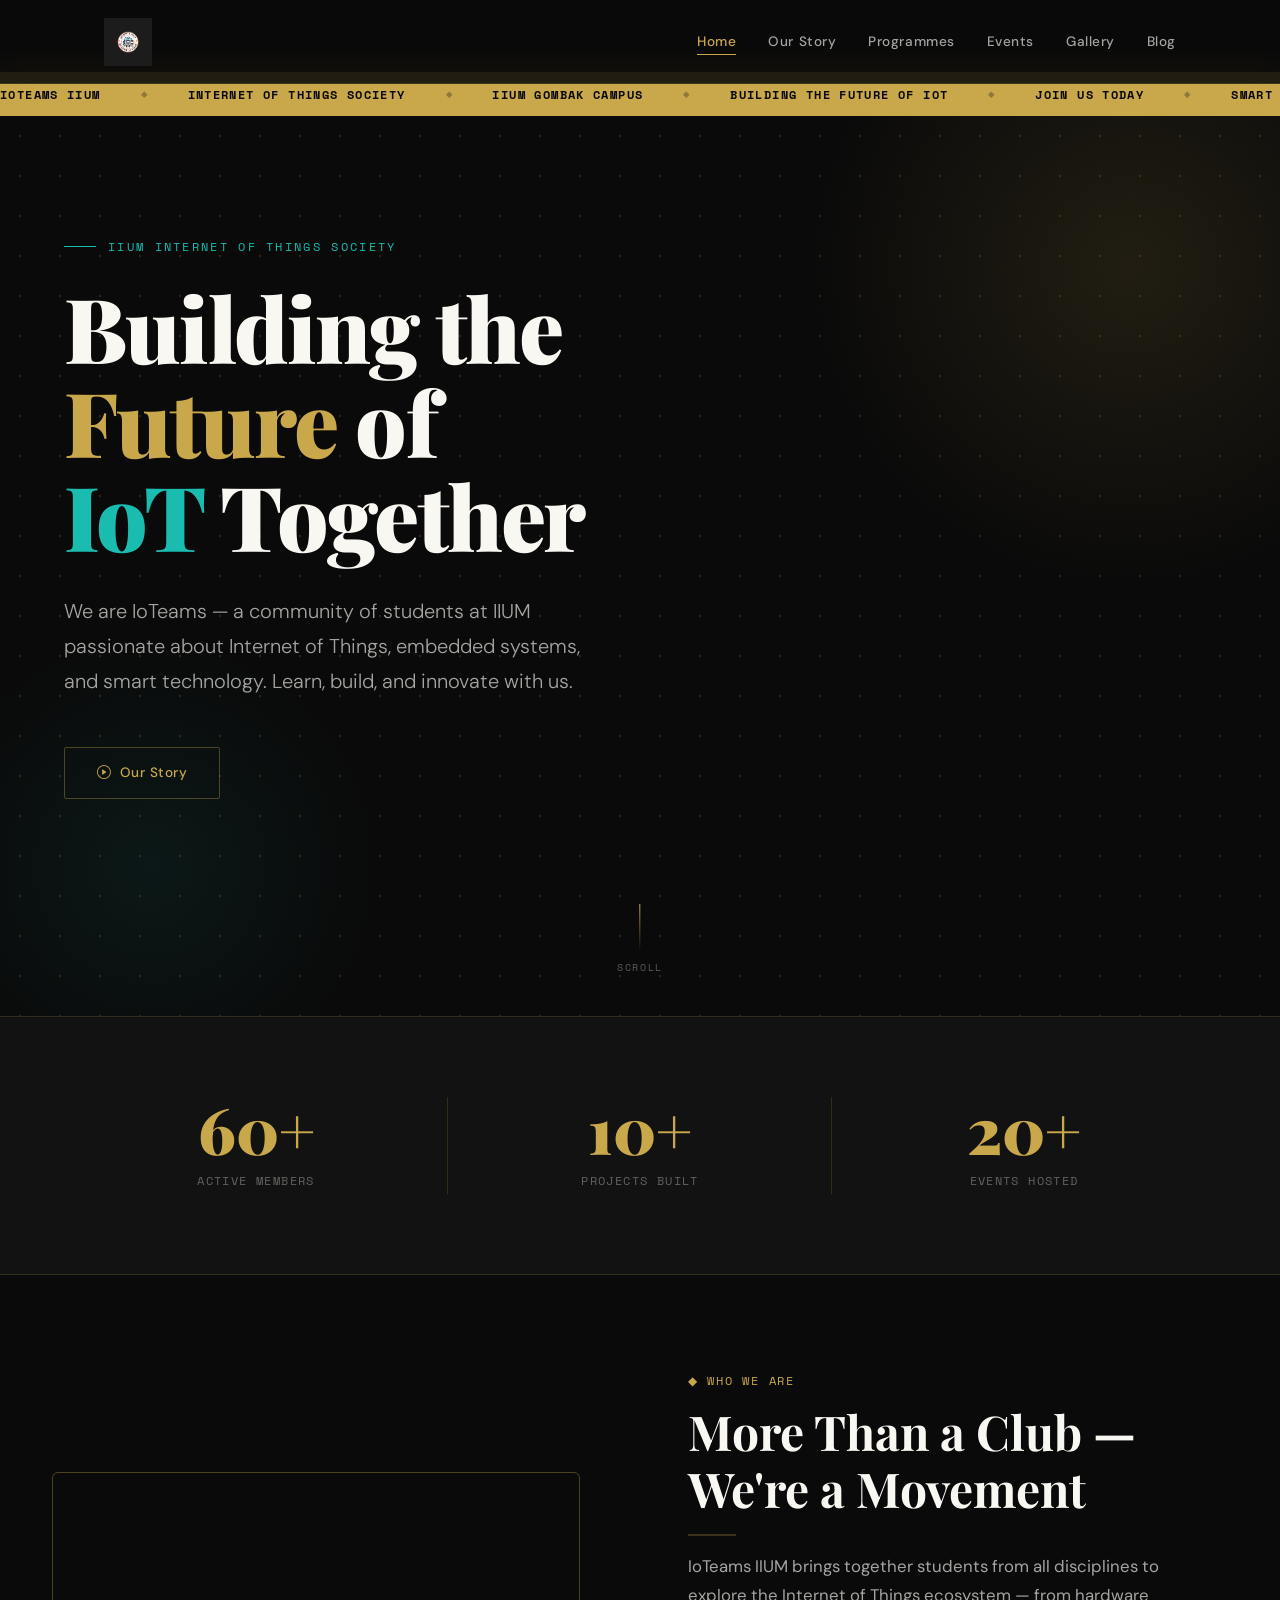
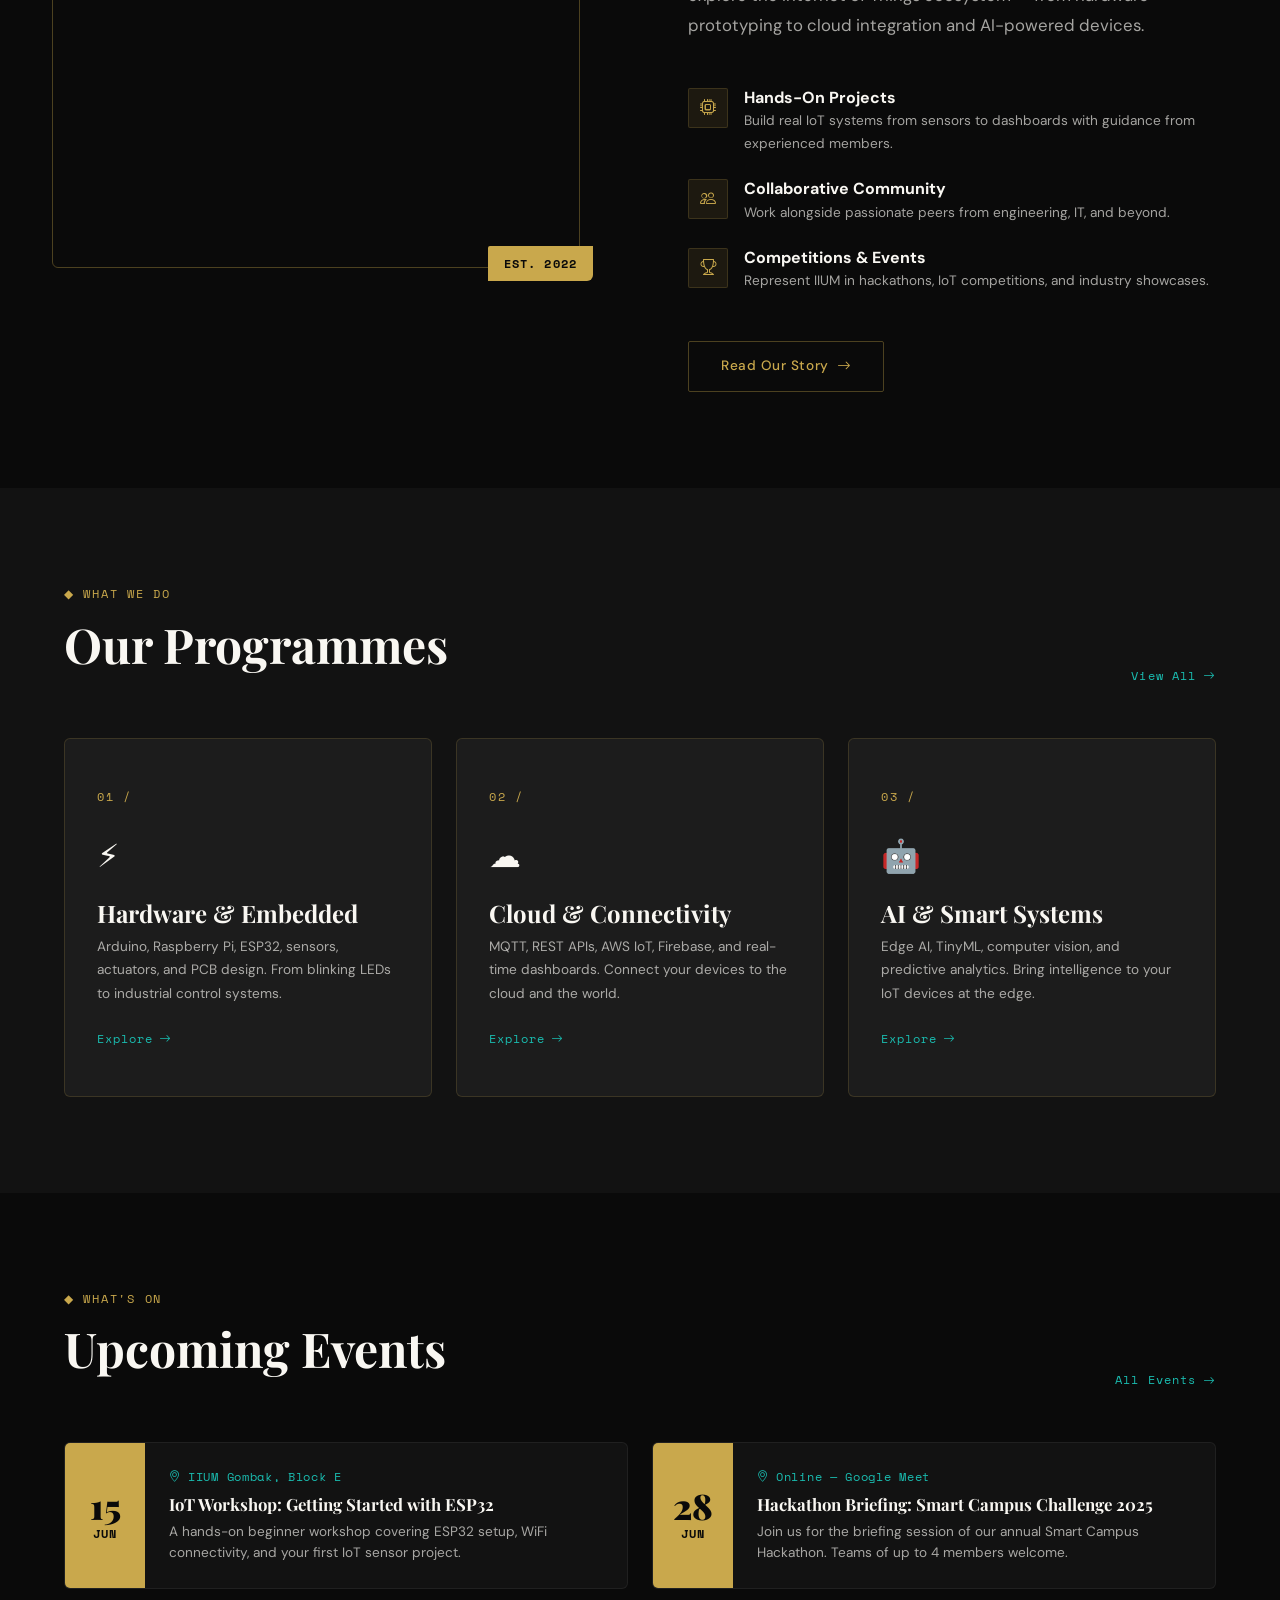
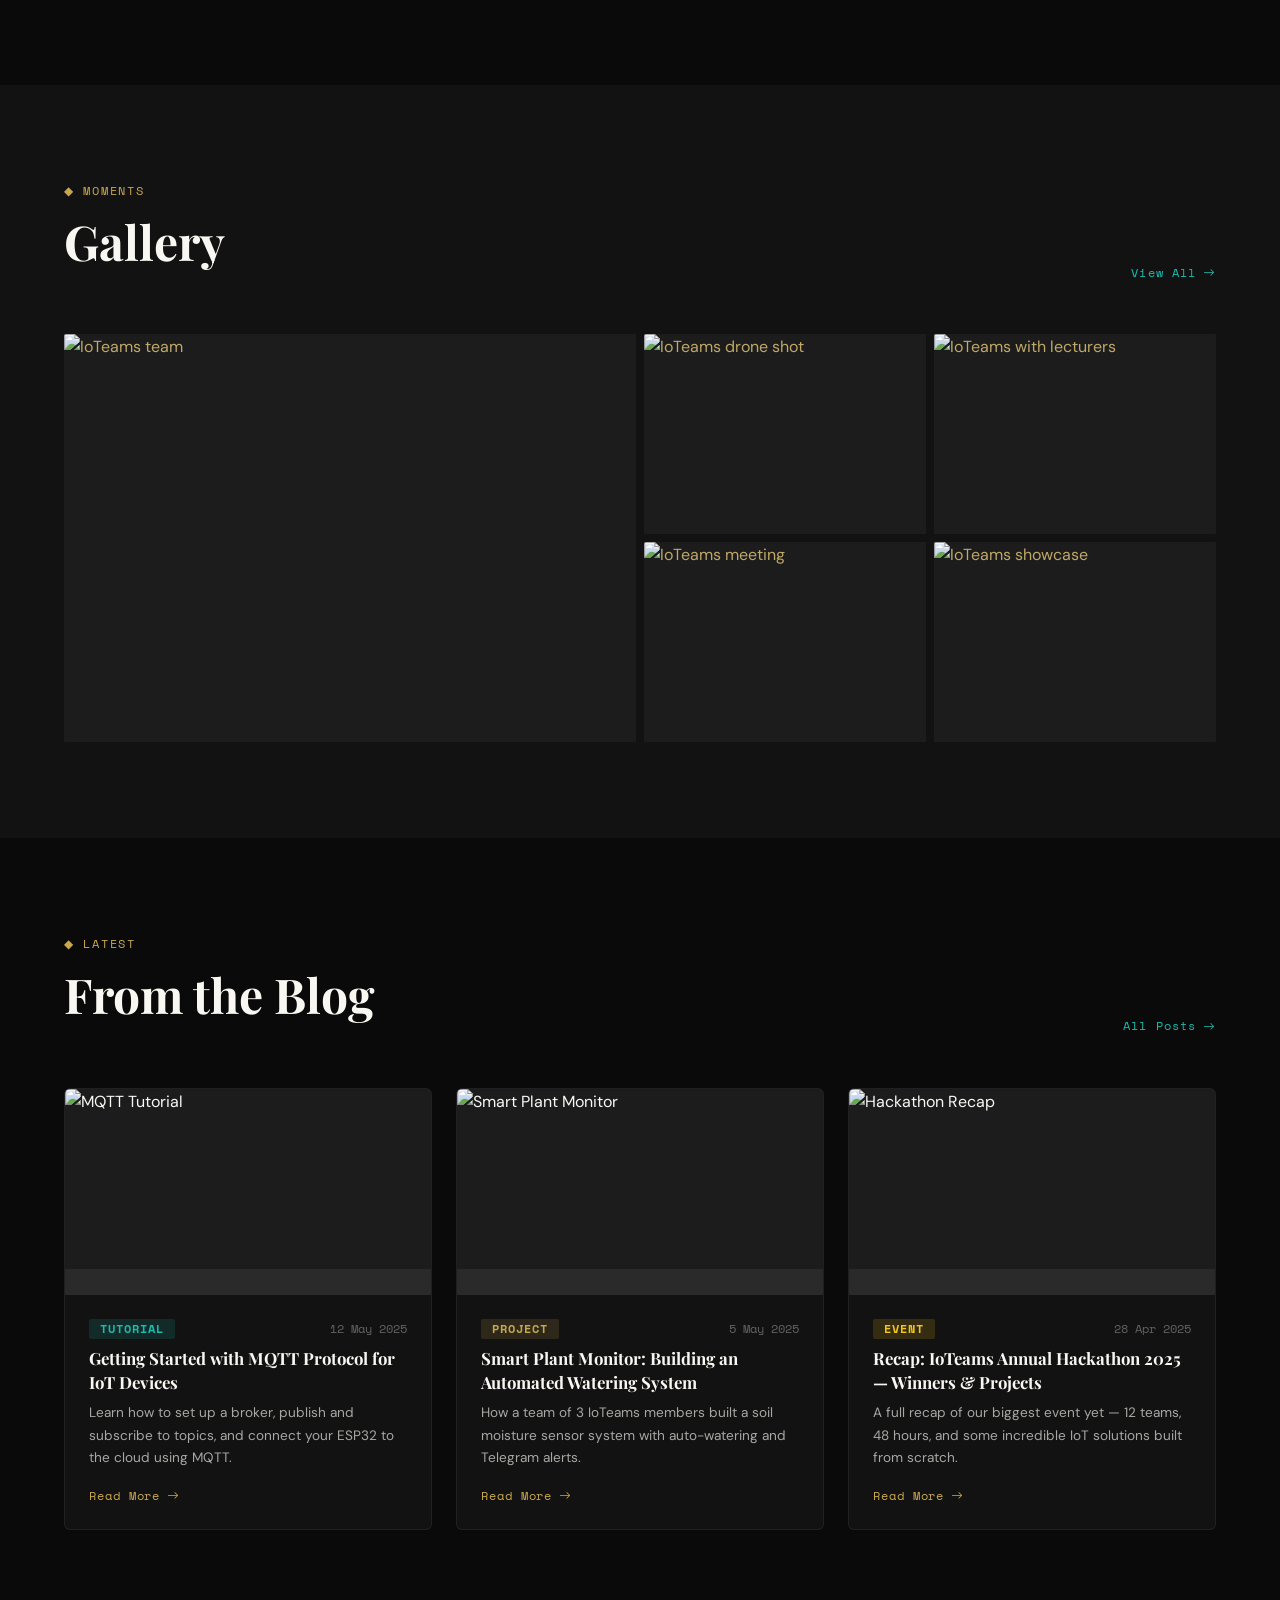
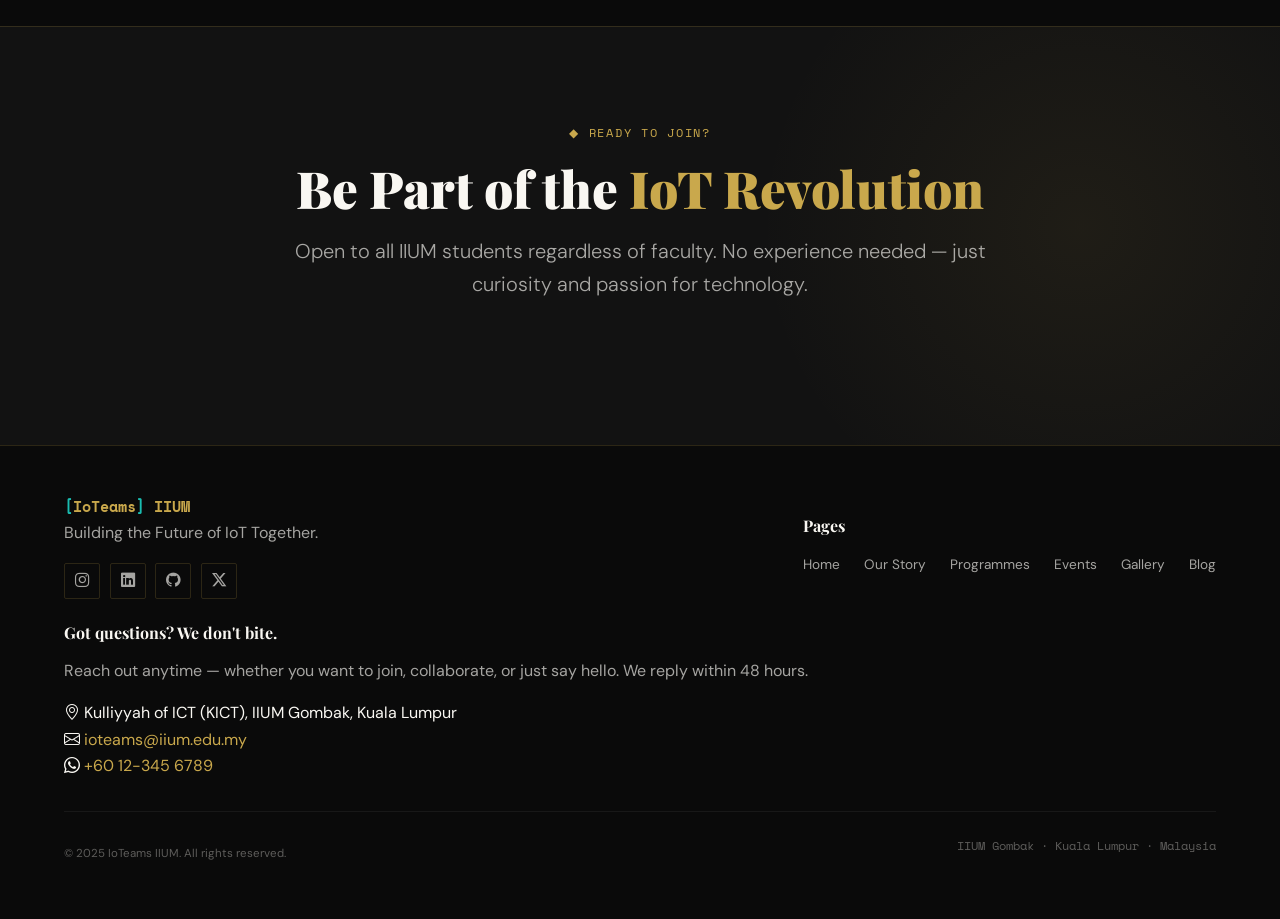
==== commit e6f8806f: "big changes" ====
--- a/index.html
+++ b/index.html
@@ -931,15 +931,15 @@
     <section id="stats">
       <div class="stats-grid">
         <div class="stat-item" data-aos="fade-up">
-          <span class="stat-number">120+</span>
+          <span class="stat-number">60+</span>
           <span class="stat-label">Active Members</span>
         </div>
         <div class="stat-item" data-aos="fade-up" data-aos-delay="100">
-          <span class="stat-number">30+</span>
+          <span class="stat-number">10+</span>
           <span class="stat-label">Projects Built</span>
         </div>
         <div class="stat-item" data-aos="fade-up" data-aos-delay="200">
-          <span class="stat-number">15+</span>
+          <span class="stat-number">20+</span>
           <span class="stat-label">Events Hosted</span>
         </div>
       </div>
@@ -1109,7 +1109,7 @@
             </div>
           </div>
 
-          <div class="event-card" data-aos="fade-up" data-aos-delay="200">
+          <!-- <div class="event-card" data-aos="fade-up" data-aos-delay="200">
             <div class="event-date-block">
               <span class="event-day">10</span>
               <span class="event-month">Jul</span>
@@ -1121,9 +1121,9 @@
               <h4>IoT Industry Talk: Real-World Applications</h4>
               <p>Guest speakers from industry share how IoT is transforming manufacturing, agriculture, and healthcare in Malaysia.</p>
             </div>
-          </div>
-
-          <div class="event-card" data-aos="fade-up" data-aos-delay="300">
+          </div> -->
+
+          <!-- <div class="event-card" data-aos="fade-up" data-aos-delay="300">
             <div class="event-date-block">
               <span class="event-day">20</span>
               <span class="event-month">Jul</span>
@@ -1135,7 +1135,7 @@
               <h4>Project Showcase: Semester 1 Demos</h4>
               <p>IoTeams members present their semester projects. Open to all IIUM students, staff, and guests.</p>
             </div>
-          </div>
+          </div> -->
 
         </div>
       </div>
--- a/assets/css/main.css
+++ b/assets/css/main.css
@@ -1010,104 +1010,386 @@
   .footer-nav { flex-direction: column; gap: var(--space-xs); }
   #scroll-top { bottom: 1rem; right: 1rem; }
 }
-/* ── Updated Footer ── */
-.footer-inner {
-  display: grid;
-  grid-template-columns: 1.2fr 0.8fr 1.5fr;
-  gap: var(--space-xl);
+
+
+/* ============================================================
+   PHASE 3 ADDITIONS — Polish & Missing Pieces
+   Appended to main.css during Phase 3 polish pass.
+   ============================================================ */
+
+/* ── Body nav-open lock ────────────────────────────────────
+   Prevents page scroll when mobile nav is open.
+   JS adds/removes .nav-open via hamburger toggle.
+──────────────────────────────────────────────────────────── */
+body.nav-open { overflow: hidden; }
+
+/* ── Reduced motion — disable all CSS animations ──────────
+   Targets html.reduced-motion set by main.js.
+   Also respects the media query directly for CSS-only users.
+──────────────────────────────────────────────────────────── */
+html.reduced-motion *,
+html.reduced-motion *::before,
+html.reduced-motion *::after {
+  animation-duration: 0.01ms !important;
+  animation-iteration-count: 1 !important;
+  transition-duration: 0.01ms !important;
+}
+
+@media (prefers-reduced-motion: reduce) {
+  *, *::before, *::after {
+    animation-duration: 0.01ms !important;
+    animation-iteration-count: 1 !important;
+    transition-duration: 0.01ms !important;
+  }
+}
+
+/* ── Focus visible — keyboard navigation ──────────────────
+   Shows a clear gold focus ring when navigating with keyboard.
+   Hides it for mouse users (focus-visible).
+──────────────────────────────────────────────────────────── */
+:focus-visible {
+  outline: 2px solid var(--gold);
+  outline-offset: 3px;
+  border-radius: 2px;
+}
+
+:focus:not(:focus-visible) { outline: none; }
+
+/* ── Selection colour ──────────────────────────────────── */
+::selection {
+  background: var(--gold);
+  color: var(--black);
+}
+
+/* ── Scrollbar styling (webkit) ────────────────────────── */
+::-webkit-scrollbar { width: 6px; height: 6px; }
+::-webkit-scrollbar-track { background: var(--black-2); }
+::-webkit-scrollbar-thumb {
+  background: var(--black-4);
+  border-radius: 3px;
+}
+::-webkit-scrollbar-thumb:hover { background: var(--gold-dim); }
+
+/* ── Image loading placeholder ─────────────────────────── */
+img {
+  background: var(--black-3);
+}
+
+/* ── Card hover lift — shared utility ──────────────────── */
+.card-hover {
+  transition: transform var(--transition-base), box-shadow var(--transition-base), border-color var(--transition-base);
+}
+.card-hover:hover {
+  transform: translateY(-4px);
+  box-shadow: var(--shadow-gold);
+  border-color: var(--border-gold-md);
+}
+
+/* ── Lazy image fade-in ─────────────────────────────────── */
+img[loading="lazy"] {
+  opacity: 0;
+  transition: opacity var(--transition-slow);
+}
+img[loading="lazy"].loaded { opacity: 1; }
+
+/* ── Skip to content link (accessibility) ───────────────── */
+.skip-link {
+  position: absolute;
+  top: -100%;
+  left: var(--space-sm);
+  background: var(--gold);
+  color: var(--black);
+  padding: var(--space-xs) var(--space-sm);
+  border-radius: var(--radius-sm);
+  font-family: var(--font-mono);
+  font-size: var(--fs-xs);
+  font-weight: 700;
+  letter-spacing: 0.08em;
+  text-decoration: none;
+  z-index: 9999;
+  transition: top var(--transition-fast);
+}
+.skip-link:focus { top: var(--space-sm); }
+
+/* ── Placeholder / image not yet uploaded ───────────────── */
+.img-placeholder {
+  background: var(--black-3);
+  border: 1px solid var(--border-dark);
+  border-radius: var(--radius-sm);
+  display: flex;
+  flex-direction: column;
+  align-items: center;
+  justify-content: center;
+  gap: var(--space-xs);
+  color: var(--white-muted);
+}
+.img-placeholder i { font-size: 2rem; }
+.img-placeholder span {
+  font-family: var(--font-mono);
+  font-size: var(--fs-xs);
+  letter-spacing: 0.06em;
+}
+
+/* ── Active nav link underline fix ─────────────────────── */
+.nav-links a.active::after { width: 100%; }
+
+/* ── Gold text gradient (optional decorative use) ───────── */
+.text-gradient-gold {
+  background: linear-gradient(135deg, var(--gold) 0%, var(--gold-light) 50%, var(--gold) 100%);
+  -webkit-background-clip: text;
+  -webkit-text-fill-color: transparent;
+  background-clip: text;
+}
+
+/* ── Teal accent line ────────────────────────────────────── */
+.divider-teal {
+  width: 48px;
+  height: 2px;
+  background: var(--teal);
+  margin: var(--space-sm) 0;
+  border: none;
+}
+
+/* ── Code inline global style ────────────────────────────── */
+code {
+  font-family: var(--font-mono);
+  font-size: 0.875em;
+  background: var(--black-4);
+  border: 1px solid var(--border-dark);
+  border-radius: 3px;
+  padding: 0.15em 0.45em;
+  color: var(--teal);
+}
+
+/* ── Pre / code block global style ──────────────────────── */
+pre {
+  background: var(--black-3);
+  border: 1px solid var(--border-dark);
+  border-radius: var(--radius-md);
+  padding: var(--space-md);
+  overflow-x: auto;
+  margin: var(--space-md) 0;
+}
+pre code {
+  background: none;
+  border: none;
+  padding: 0;
+  color: var(--white-dim);
+  font-size: var(--fs-sm);
+  line-height: 1.7;
+}
+
+/* ── Alert / callout boxes ───────────────────────────────── */
+.alert-gold {
+  background: rgba(201,168,76,0.08);
+  border: 1px solid var(--border-gold);
+  border-radius: var(--radius-md);
+  padding: var(--space-md) var(--space-lg);
+  color: var(--white-dim);
+  font-size: var(--fs-sm);
+  line-height: 1.65;
+}
+
+.alert-teal {
+  background: rgba(26,188,176,0.06);
+  border: 1px solid rgba(26,188,176,0.25);
+  border-radius: var(--radius-md);
+  padding: var(--space-md) var(--space-lg);
+  color: var(--white-dim);
+  font-size: var(--fs-sm);
+  line-height: 1.65;
+}
+
+/* ── Smooth image grayscale on hover ─────────────────────── */
+.img-hover-color {
+  filter: grayscale(25%);
+  transition: filter var(--transition-slow);
+}
+.img-hover-color:hover { filter: grayscale(0%); }
+
+/* ── Page transition fade ────────────────────────────────── */
+@keyframes pageFadeIn {
+  from { opacity: 0; transform: translateY(8px); }
+  to   { opacity: 1; transform: translateY(0); }
+}
+
+body {
+  animation: pageFadeIn 0.4s ease both;
+}
+
+html.reduced-motion body {
+  animation: none;
+}
+
+/* ── Swiper nav dots — themed ────────────────────────────── */
+.swiper-pagination-bullet {
+  background: var(--white-muted) !important;
+  opacity: 1 !important;
+}
+.swiper-pagination-bullet-active {
+  background: var(--gold) !important;
+}
+
+/* ── GLightbox dark theme override ──────────────────────── */
+.glightbox-container .goverlay { background: rgba(0,0,0,0.95); }
+.glightbox-clean .gclose,
+.glightbox-clean .gnext,
+.glightbox-clean .gprev {
+  background: rgba(201,168,76,0.15);
+  border: 1px solid var(--border-gold);
+}
+.glightbox-clean .gclose:hover,
+.glightbox-clean .gnext:hover,
+.glightbox-clean .gprev:hover {
+  background: var(--gold);
+}
+
+/* ── Utility: visually hidden (screen reader only) ────────── */
+.sr-only {
+  position: absolute;
+  width: 1px;
+  height: 1px;
+  padding: 0;
+  margin: -1px;
+  overflow: hidden;
+  clip: rect(0,0,0,0);
+  white-space: nowrap;
+  border: 0;
+}
+
+/* ── Print styles ────────────────────────────────────────── */
+@media print {
+  #navbar, .marquee-strip, #scroll-top, #preloader, footer { display: none !important; }
+  body { background: #fff; color: #000; padding-top: 0; }
+  a { color: #000; }
+  .page-hero { padding: 1rem 0; }
+}
+
+/* ══════════════════════════════════════
+   ORGANIZATION STRUCTURE (our-story.html)
+══════════════════════════════════════ */
+#org-structure {
+  background: var(--black);
+  padding: var(--space-3xl) var(--space-2xl);
+}
+
+.org-inner {
   max-width: var(--container-max);
   margin: 0 auto;
-  padding: var(--space-2xl);
-}
-
-.footer-brand .footer-tagline {
-  font-size: var(--fs-sm);
-  color: var(--white-muted);
-  margin: var(--space-xs) 0 var(--space-md);
-  line-height: 1.6;
-}
-
-.footer-links h6,
-.footer-contact h6 {
+}
+
+.org-category {
+  margin-bottom: var(--space-2xl);
+}
+
+.org-category-header {
+  display: flex;
+  align-items: center;
+  gap: var(--space-sm);
+  margin-bottom: var(--space-md);
+}
+
+.org-category-badge {
   font-family: var(--font-mono);
   font-size: var(--fs-xs);
-  letter-spacing: 0.12em;
-  color: var(--gold);
+  font-weight: 700;
+  letter-spacing: 0.15em;
   text-transform: uppercase;
-  margin-bottom: var(--space-sm);
-}
-
-.footer-nav {
-  list-style: none;
-  padding: 0;
+  background: var(--gold);
+  color: var(--black);
+  padding: 0.4rem 1rem;
+  border-radius: var(--radius-pill);
+  white-space: nowrap;
+}
+
+.org-category-line {
+  flex: 1;
+  height: 1px;
+  background: var(--border-gold);
+}
+
+.org-grid {
+  display: grid;
+  grid-template-columns: repeat(5, 1fr);
+  gap: var(--space-sm);
+}
+
+.org-card {
+  background: var(--black-2);
+  border: 1px solid var(--border-dark);
+  border-radius: var(--radius-md);
+  overflow: hidden;
+  transition: border-color var(--transition-base), transform var(--transition-base);
+  text-align: center;
+}
+
+.org-card:hover {
+  border-color: var(--border-gold);
+  transform: translateY(-3px);
+}
+
+.org-card-img {
+  aspect-ratio: 1;
+  background: var(--black-4);
+  overflow: hidden;
+  display: flex;
+  align-items: center;
+  justify-content: center;
+}
+
+.org-card-img img {
+  width: 100%;
+  height: 100%;
+  object-fit: cover;
+  filter: grayscale(15%);
+}
+
+.org-card-img i {
+  font-size: 2rem;
+  color: var(--white-muted);
+}
+
+.org-card-body {
+  padding: var(--space-sm) var(--space-xs);
+}
+
+.org-card-body h6 {
+  font-size: 0.78rem;
+  font-weight: 700;
+  color: var(--white);
+  line-height: 1.35;
+  margin-bottom: 0.25rem;
+}
+
+.org-card-body span {
+  font-family: var(--font-mono);
+  font-size: 0.62rem;
+  letter-spacing: 0.06em;
+  color: var(--teal);
+  text-transform: uppercase;
+}
+
+/* Presidential cards — bigger, left-aligned */
+.org-grid.org-grid-leads {
+  display: grid;
+  grid-template-columns: repeat(2, 1fr);
+  max-width: 480px;
   margin: 0;
-  display: flex;
-  flex-direction: column;
-  gap: 0.5rem;
-}
-
-.footer-nav li a {
-  font-size: var(--fs-sm);
-  color: var(--white-dim);
-  text-decoration: none;
-  transition: color var(--transition-base);
-}
-
-.footer-nav li a:hover { color: var(--gold); }
-
-.footer-contact p {
-  font-size: var(--fs-sm);
-  color: var(--white-dim);
-  line-height: 1.65;
-  margin-bottom: var(--space-sm);
-}
-
-.footer-contact-list {
-  list-style: none;
-  padding: 0;
-  margin: 0;
-  display: flex;
-  flex-direction: column;
-  gap: var(--space-xs);
-}
-
-.footer-contact-list li {
-  display: flex;
-  align-items: flex-start;
-  gap: var(--space-xs);
-  font-size: var(--fs-sm);
-  color: var(--white-dim);
-}
-
-.footer-contact-list li i {
-  color: var(--teal);
-  flex-shrink: 0;
-  margin-top: 2px;
-}
-
-.footer-contact-list li a {
-  color: var(--white-dim);
-  text-decoration: none;
-  transition: color var(--transition-base);
-}
-
-.footer-contact-list li a:hover { color: var(--gold); }
-
-.footer-bottom {
-  display: flex;
-  justify-content: space-between;
-  align-items: center;
-  padding: var(--space-md) var(--space-2xl);
-  border-top: 1px solid var(--border-dark);
-  max-width: 100%;
-}
-
-/* Responsive */
-@media (max-width: 991px) {
-  .footer-inner { grid-template-columns: 1fr 1fr; }
-}
-
-@media (max-width: 576px) {
-  .footer-inner  { grid-template-columns: 1fr; }
-  .footer-bottom { flex-direction: column; gap: var(--space-xs); text-align: center; }
+}
+
+.org-grid.org-grid-leads .org-card-body h6 { font-size: var(--fs-sm); }
+.org-grid.org-grid-leads .org-card-body span { font-size: 0.68rem; }
+
+/* ── Responsive ── */
+@media (max-width: 1199px) {
+  .org-grid { grid-template-columns: repeat(4, 1fr); }
+}
+
+@media (max-width: 768px) {
+  .org-grid { grid-template-columns: repeat(3, 1fr); }
+  .org-grid.org-grid-leads { grid-template-columns: repeat(2, 1fr); max-width: 320px; }
+}
+
+@media (max-width: 480px) {
+  .org-grid { grid-template-columns: repeat(2, 1fr); }
 }
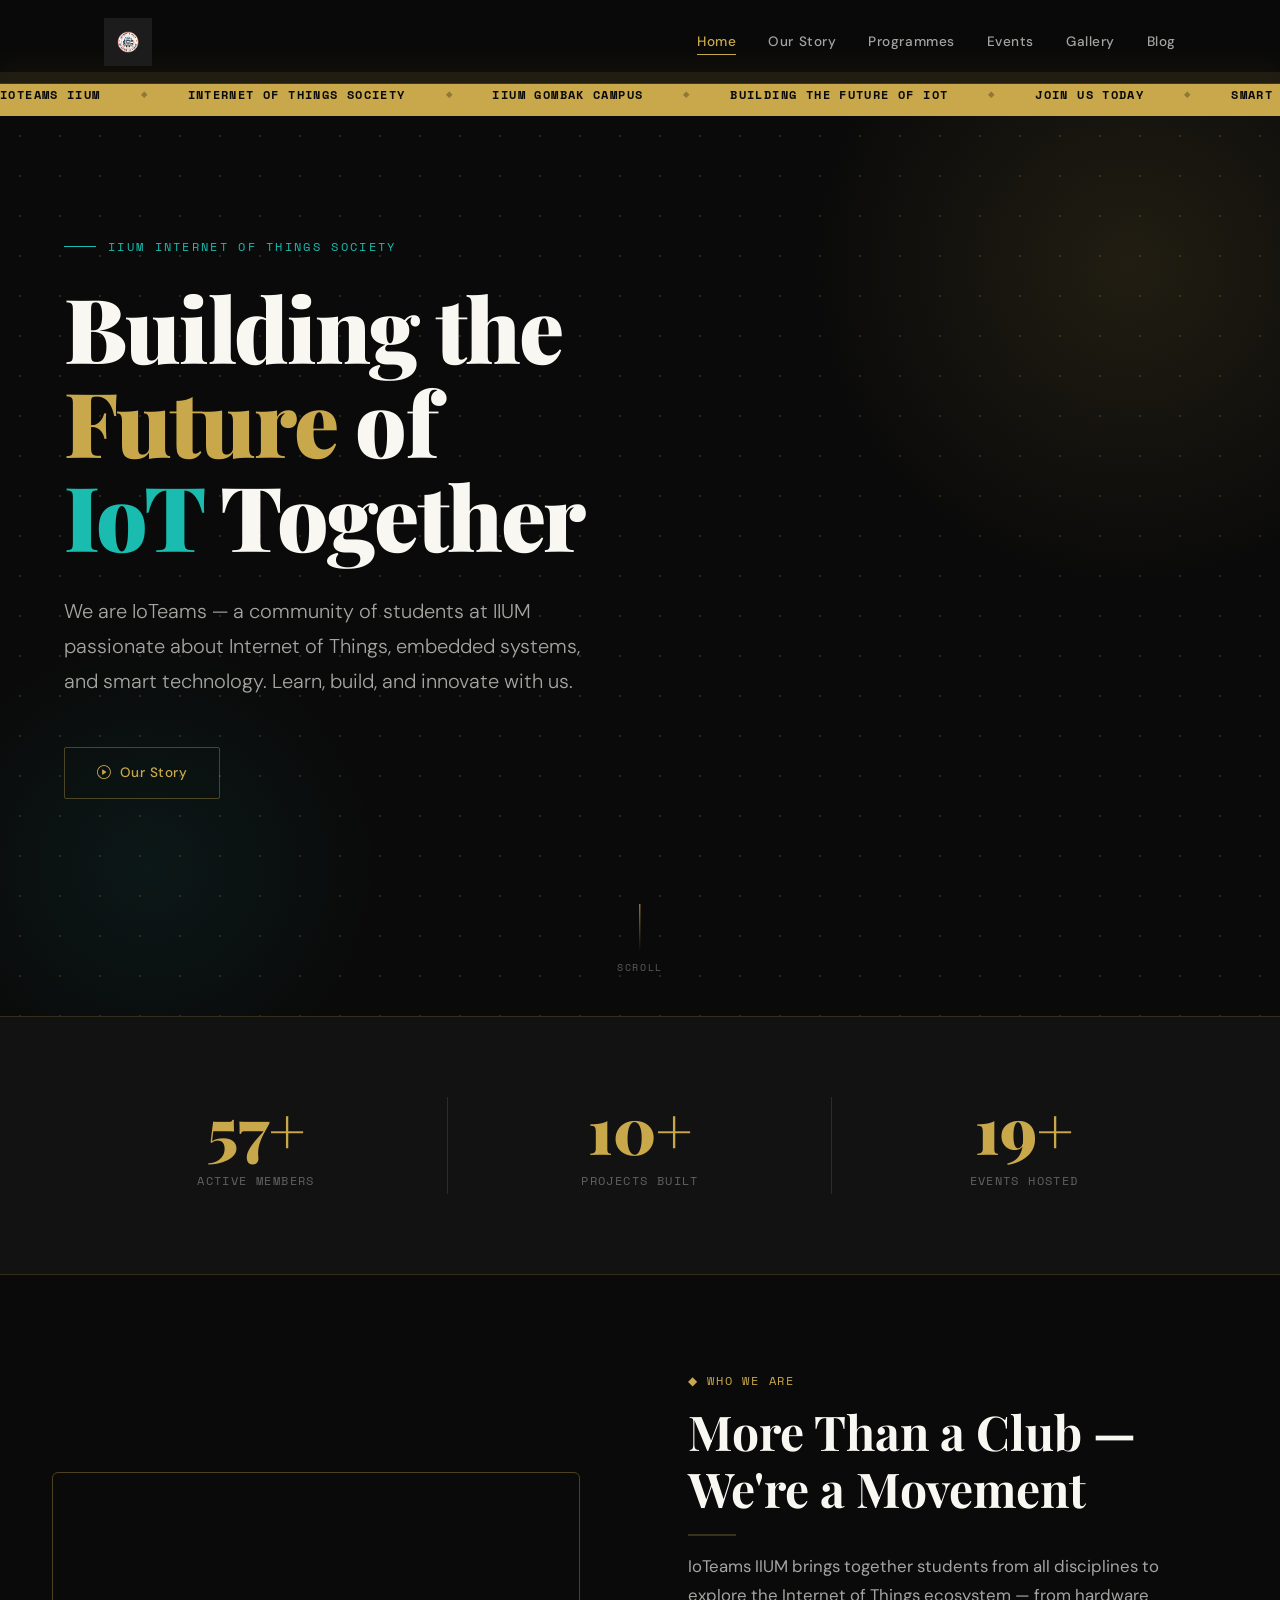
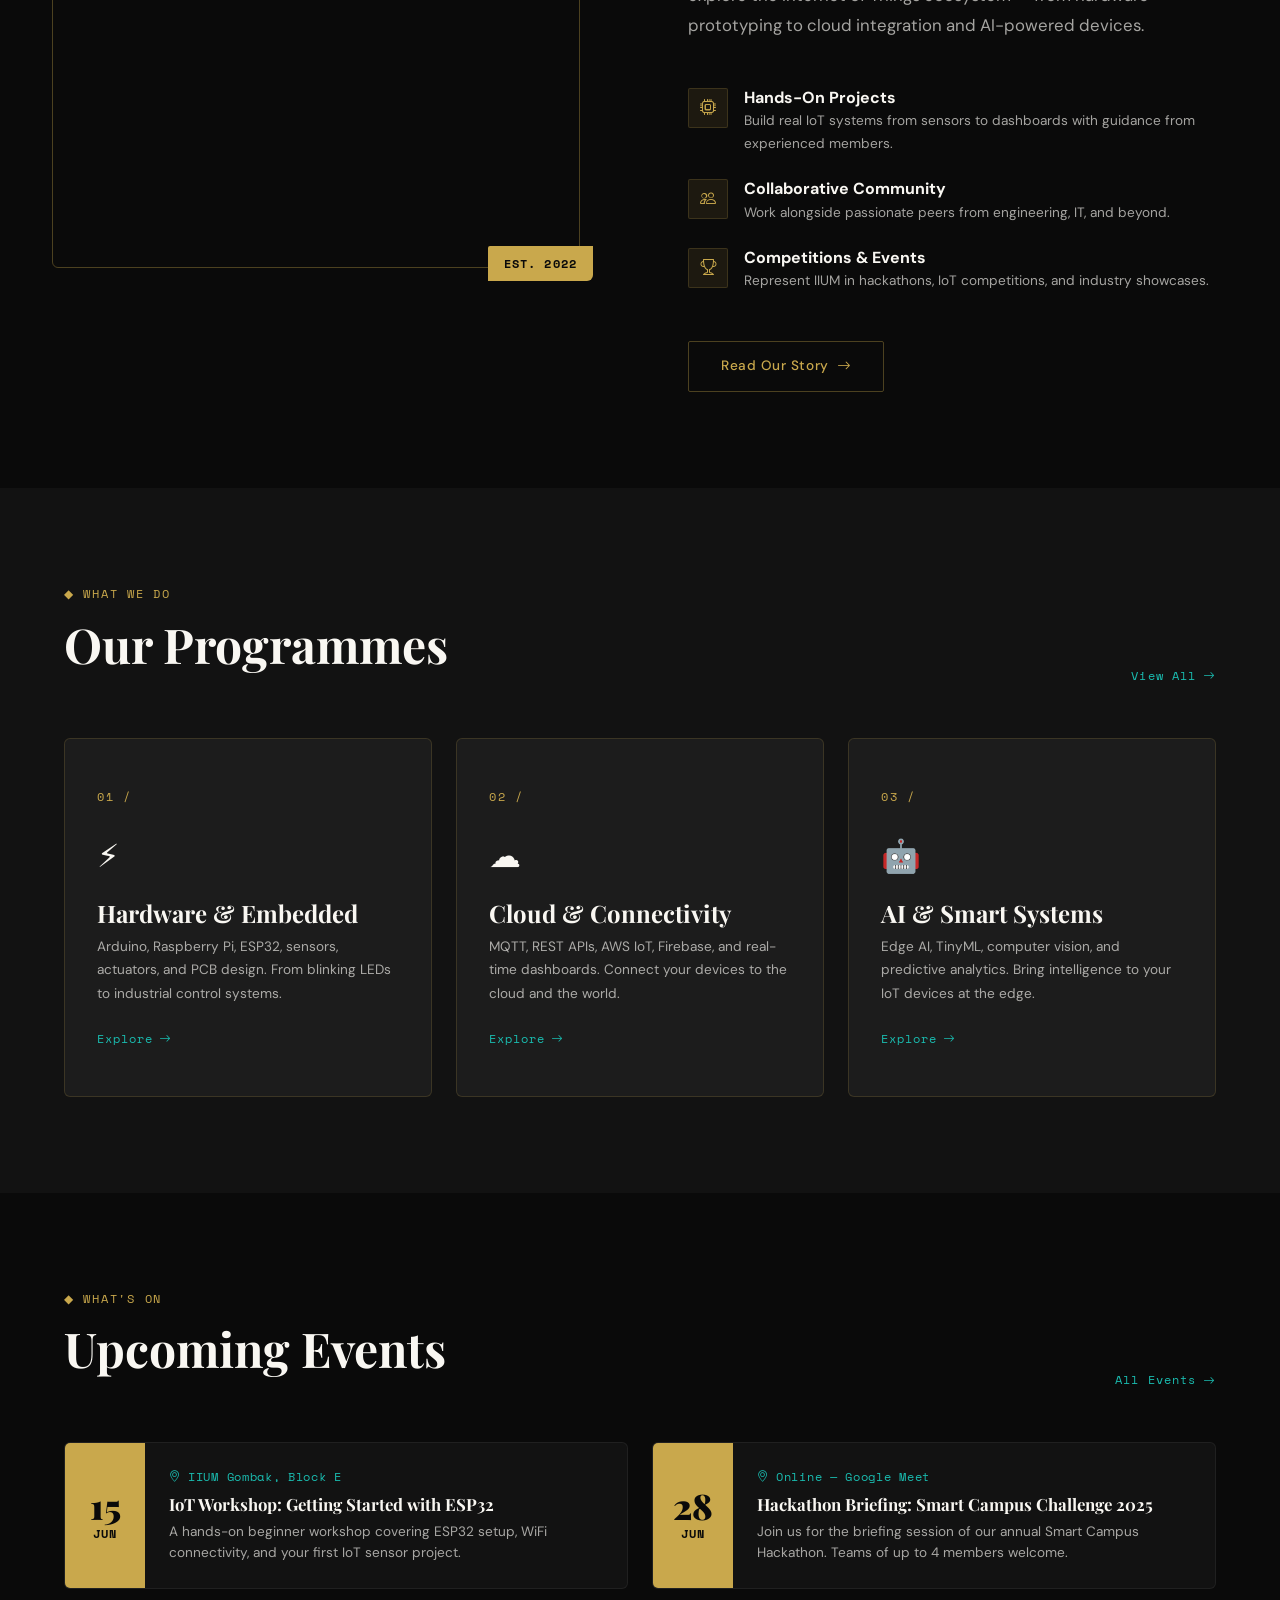
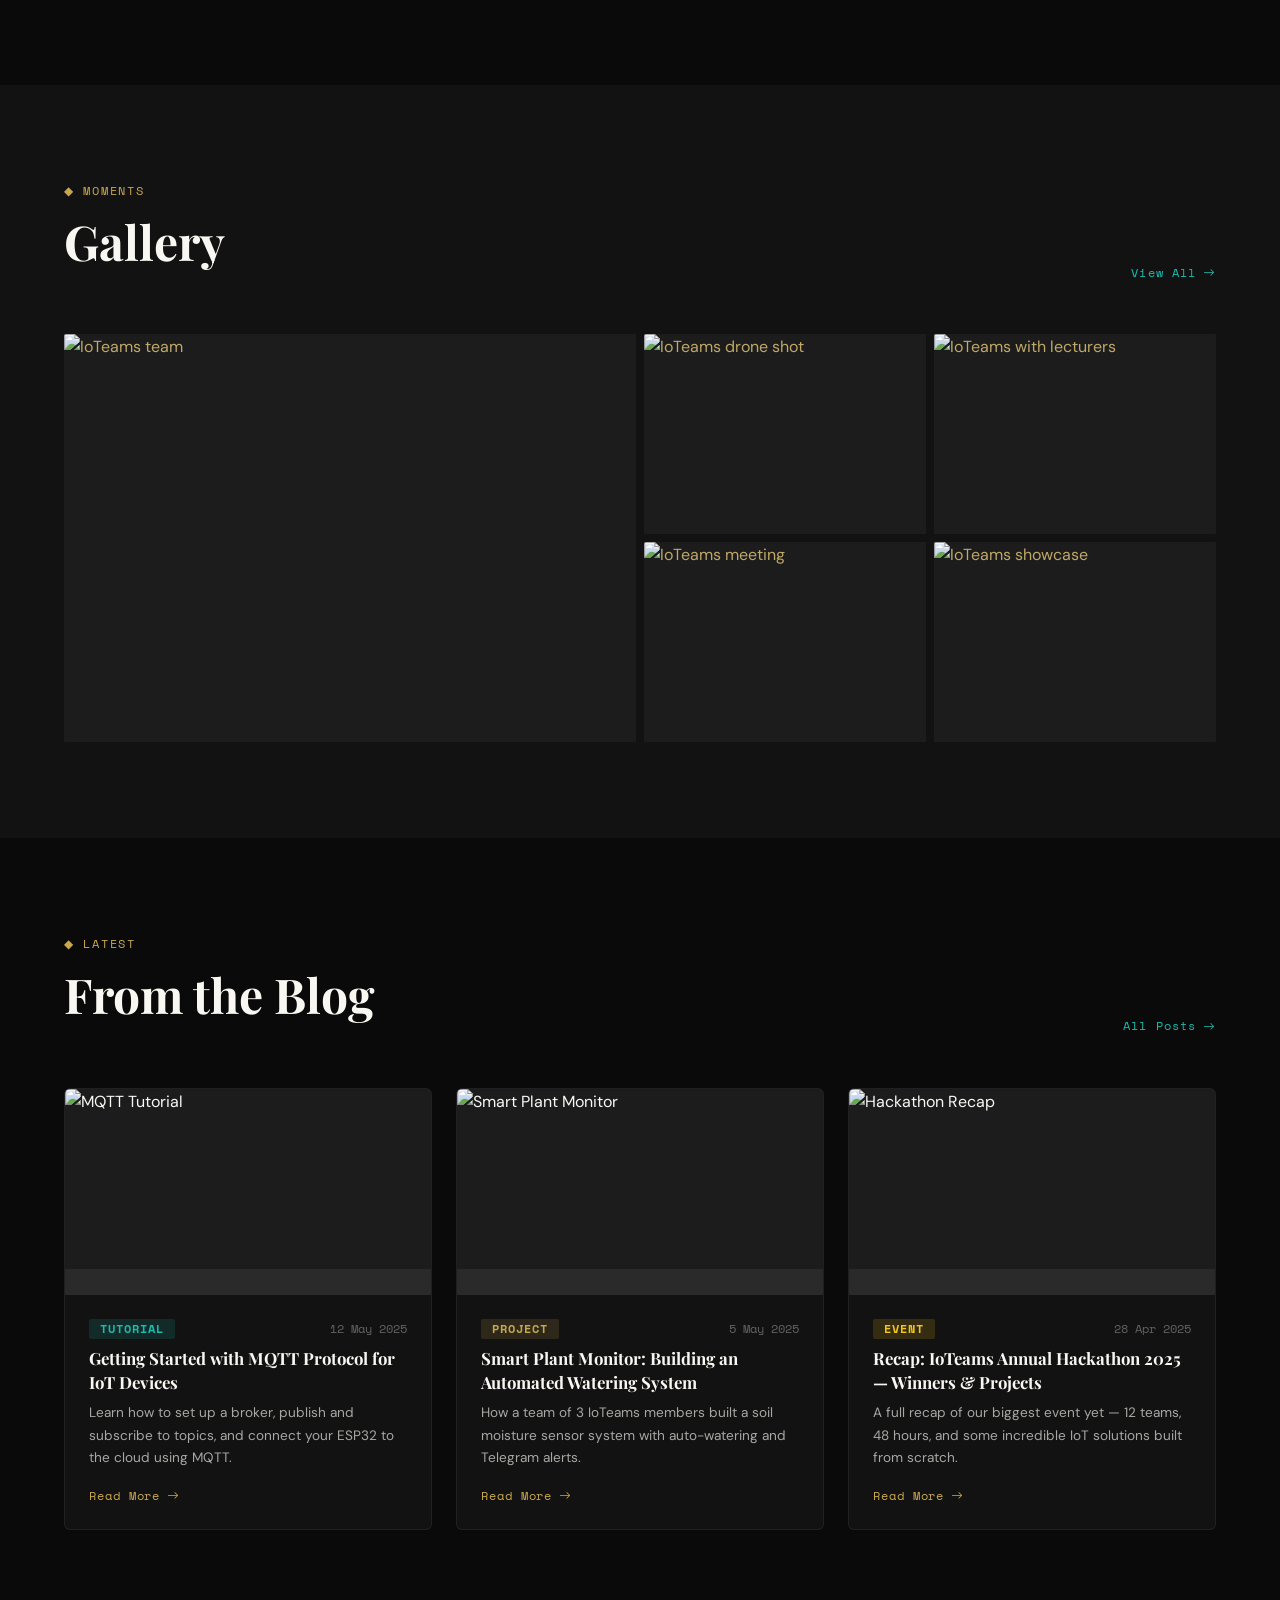
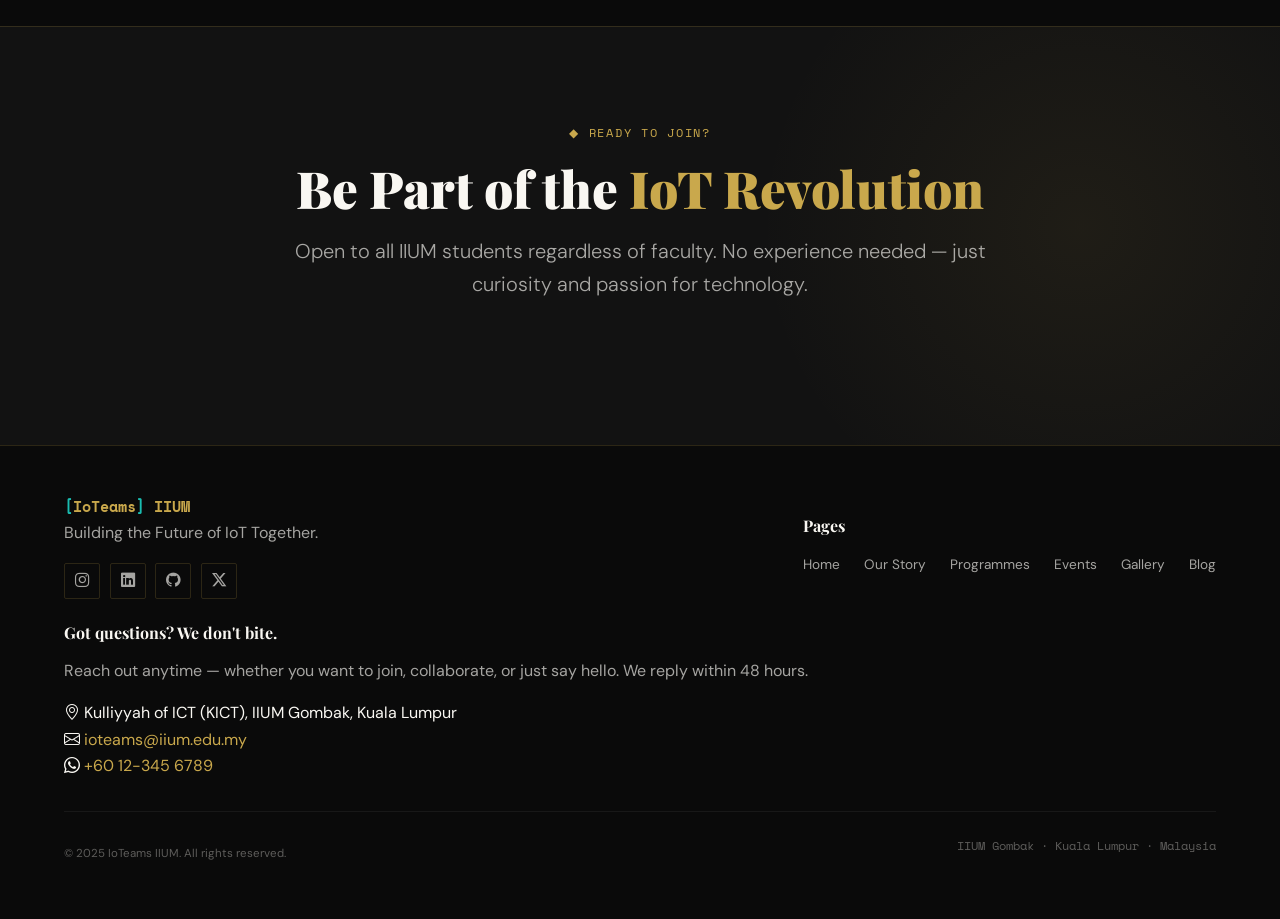
==== commit 0d6f45bc: "big changes" ====
--- a/index.html
+++ b/index.html
@@ -1385,8 +1385,7 @@
   </div>
 
   <!-- Bootstrap JS -->
-  <script src="https://cdn.jsdelivr.net/npm/bootstrap@5.3.3/dist/js/bootstrap.bundle.min.js" integrity="sha384-YvpcrYf0tY3lHB60NNkmXc4s9bIOgUxi8T/jzmBA8tJrRhQb5ffA4ZNS+46Yfq2" crossorigin="anonymous"></script>
-
+<script src="https://cdn.jsdelivr.net/npm/bootstrap@5.3.3/dist/js/bootstrap.bundle.min.js"></script>
   <!-- AOS -->
   <script src="https://cdn.jsdelivr.net/npm/aos@2.3.4/dist/aos.js"></script>
 
--- a/assets/css/main.css
+++ b/assets/css/main.css
@@ -1268,6 +1268,10 @@
 /* ══════════════════════════════════════
    ORGANIZATION STRUCTURE (our-story.html)
 ══════════════════════════════════════ */
+/* ==========================================================================
+   ORGANIZATION STRUCTURE SECTION
+   ========================================================================== */
+
 #org-structure {
   background: var(--black);
   padding: var(--space-3xl) var(--space-2xl);
@@ -1278,6 +1282,7 @@
   margin: 0 auto;
 }
 
+/* --- Category Layout & Section Headers --- */
 .org-category {
   margin-bottom: var(--space-2xl);
 }
@@ -1308,12 +1313,14 @@
   background: var(--border-gold);
 }
 
+/* --- Core Card Grid System --- */
 .org-grid {
   display: grid;
   grid-template-columns: repeat(5, 1fr);
   gap: var(--space-sm);
 }
 
+/* --- Component Block: Individual Card --- */
 .org-card {
   background: var(--black-2);
   border: 1px solid var(--border-dark);
@@ -1321,6 +1328,8 @@
   overflow: hidden;
   transition: border-color var(--transition-base), transform var(--transition-base);
   text-align: center;
+  display: flex;
+  flex-direction: column;
 }
 
 .org-card:hover {
@@ -1328,6 +1337,7 @@
   transform: translateY(-3px);
 }
 
+/* --- Card Media Containers --- */
 .org-card-img {
   aspect-ratio: 1;
   background: var(--black-4);
@@ -1335,6 +1345,8 @@
   display: flex;
   align-items: center;
   justify-content: center;
+  position: relative;
+  width: 100%;
 }
 
 .org-card-img img {
@@ -1349,8 +1361,13 @@
   color: var(--white-muted);
 }
 
+/* --- Card Typography Details --- */
 .org-card-body {
   padding: var(--space-sm) var(--space-xs);
+  flex-grow: 1;
+  display: flex;
+  flex-direction: column;
+  justify-content: center;
 }
 
 .org-card-body h6 {
@@ -1367,29 +1384,54 @@
   letter-spacing: 0.06em;
   color: var(--teal);
   text-transform: uppercase;
-}
-
-/* Presidential cards — bigger, left-aligned */
+  margin-top: auto; /* Pushes the role cleanly to the baseline */
+}
+
+/* ==========================================================================
+   MODIFIER STYLES: Presidential Cards (Bigger & Left Aligned Option)
+   ========================================================================== */
+
 .org-grid.org-grid-leads {
-  display: grid;
   grid-template-columns: repeat(2, 1fr);
   max-width: 480px;
-  margin: 0;
-}
-
-.org-grid.org-grid-leads .org-card-body h6 { font-size: var(--fs-sm); }
-.org-grid.org-grid-leads .org-card-body span { font-size: 0.68rem; }
-
-/* ── Responsive ── */
+  margin: 0; /* Keep left-aligned as per design spec */
+}
+
+.org-grid.org-grid-leads .org-card-body h6 { 
+  font-size: var(--fs-sm); 
+}
+
+.org-grid.org-grid-leads .org-card-body span { 
+  font-size: 0.68rem; 
+}
+
+/* ==========================================================================
+   RESPONSIVE BREAKPOINTS (Fluid Adaptations)
+   ========================================================================== */
+
 @media (max-width: 1199px) {
-  .org-grid { grid-template-columns: repeat(4, 1fr); }
+  .org-grid { 
+    grid-template-columns: repeat(4, 1fr); 
+  }
 }
 
 @media (max-width: 768px) {
-  .org-grid { grid-template-columns: repeat(3, 1fr); }
-  .org-grid.org-grid-leads { grid-template-columns: repeat(2, 1fr); max-width: 320px; }
+  .org-grid { 
+    grid-template-columns: repeat(3, 1fr); 
+  }
+  .org-grid.org-grid-leads { 
+    grid-template-columns: repeat(2, 1fr); 
+    max-width: 320px; 
+    margin: 0 auto; /* Centers the presidential block beautifully on tablet */
+  }
 }
 
 @media (max-width: 480px) {
-  .org-grid { grid-template-columns: repeat(2, 1fr); }
+  .org-grid { 
+    grid-template-columns: repeat(2, 1fr); 
+    gap: var(--space-xs); /* Tighter spacing for small mobile screens */
+  }
+  .org-grid.org-grid-leads {
+    max-width: 100%;
+  }
 }
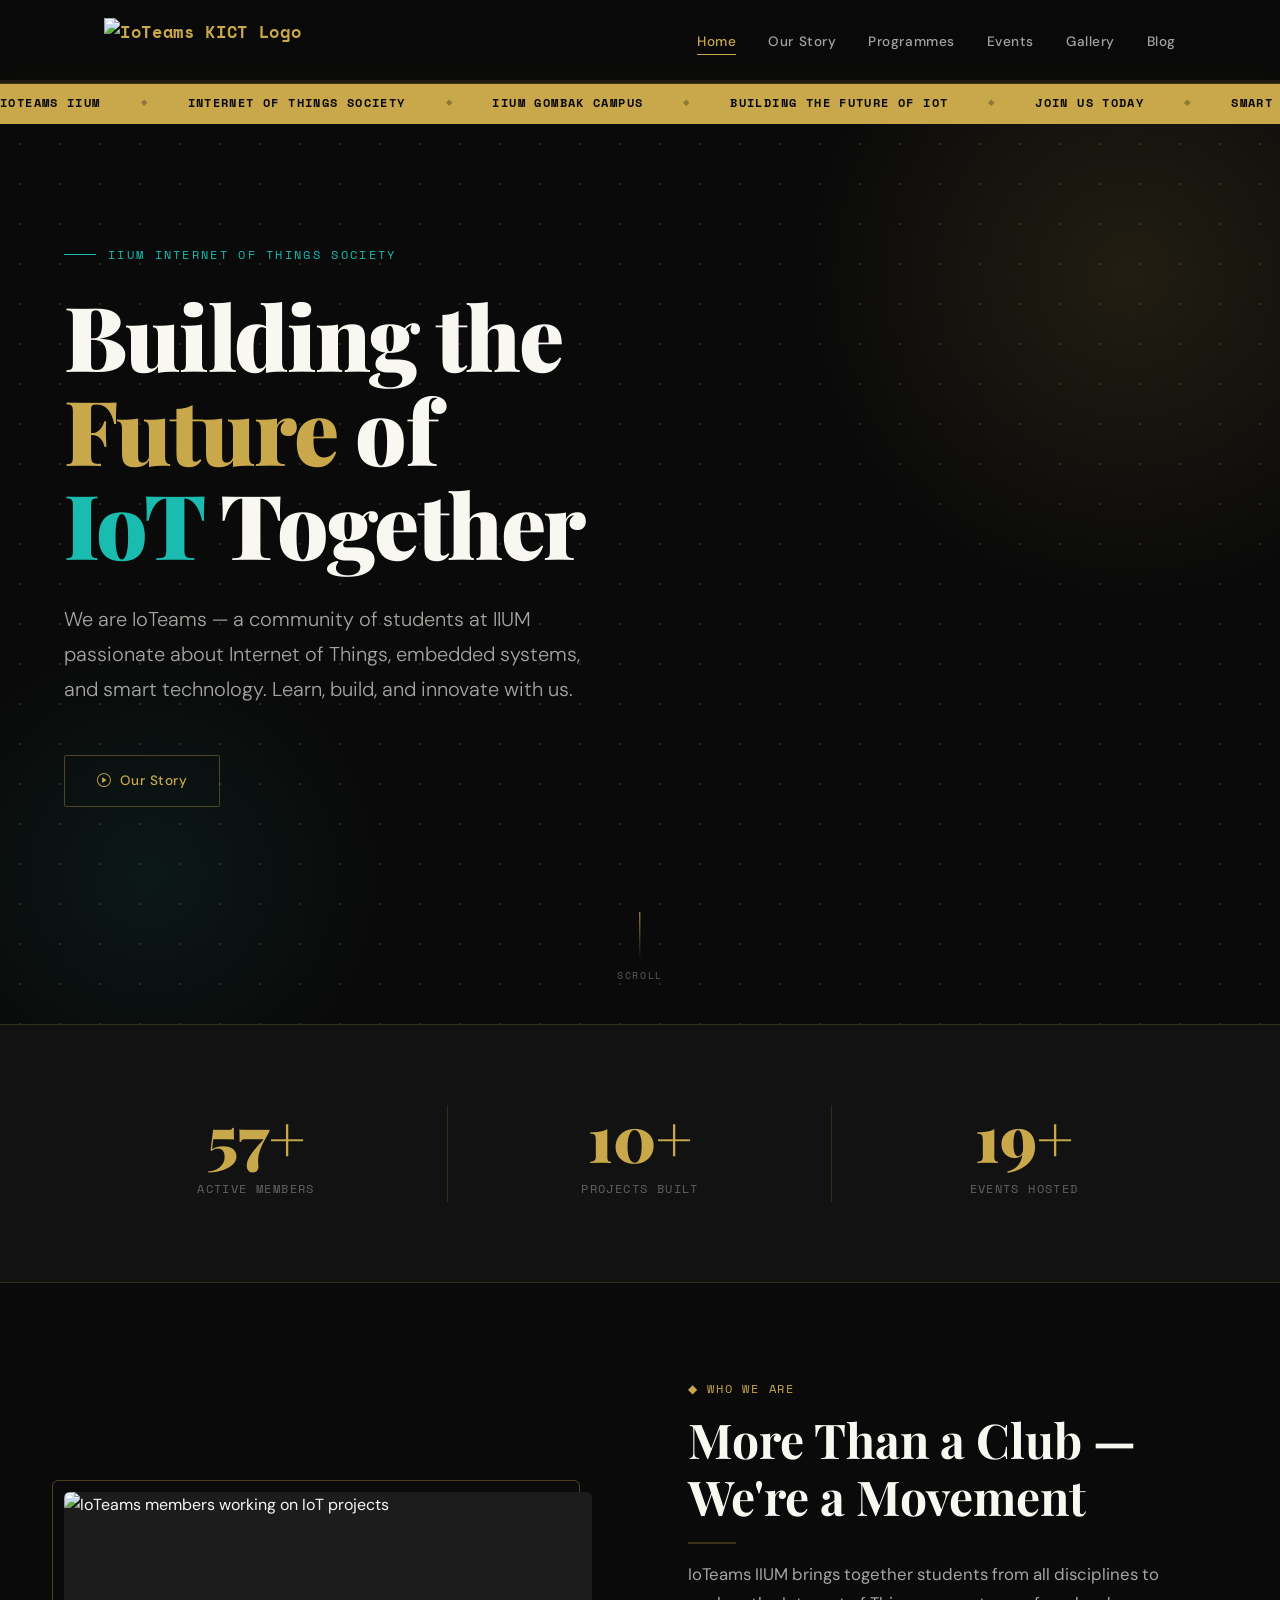
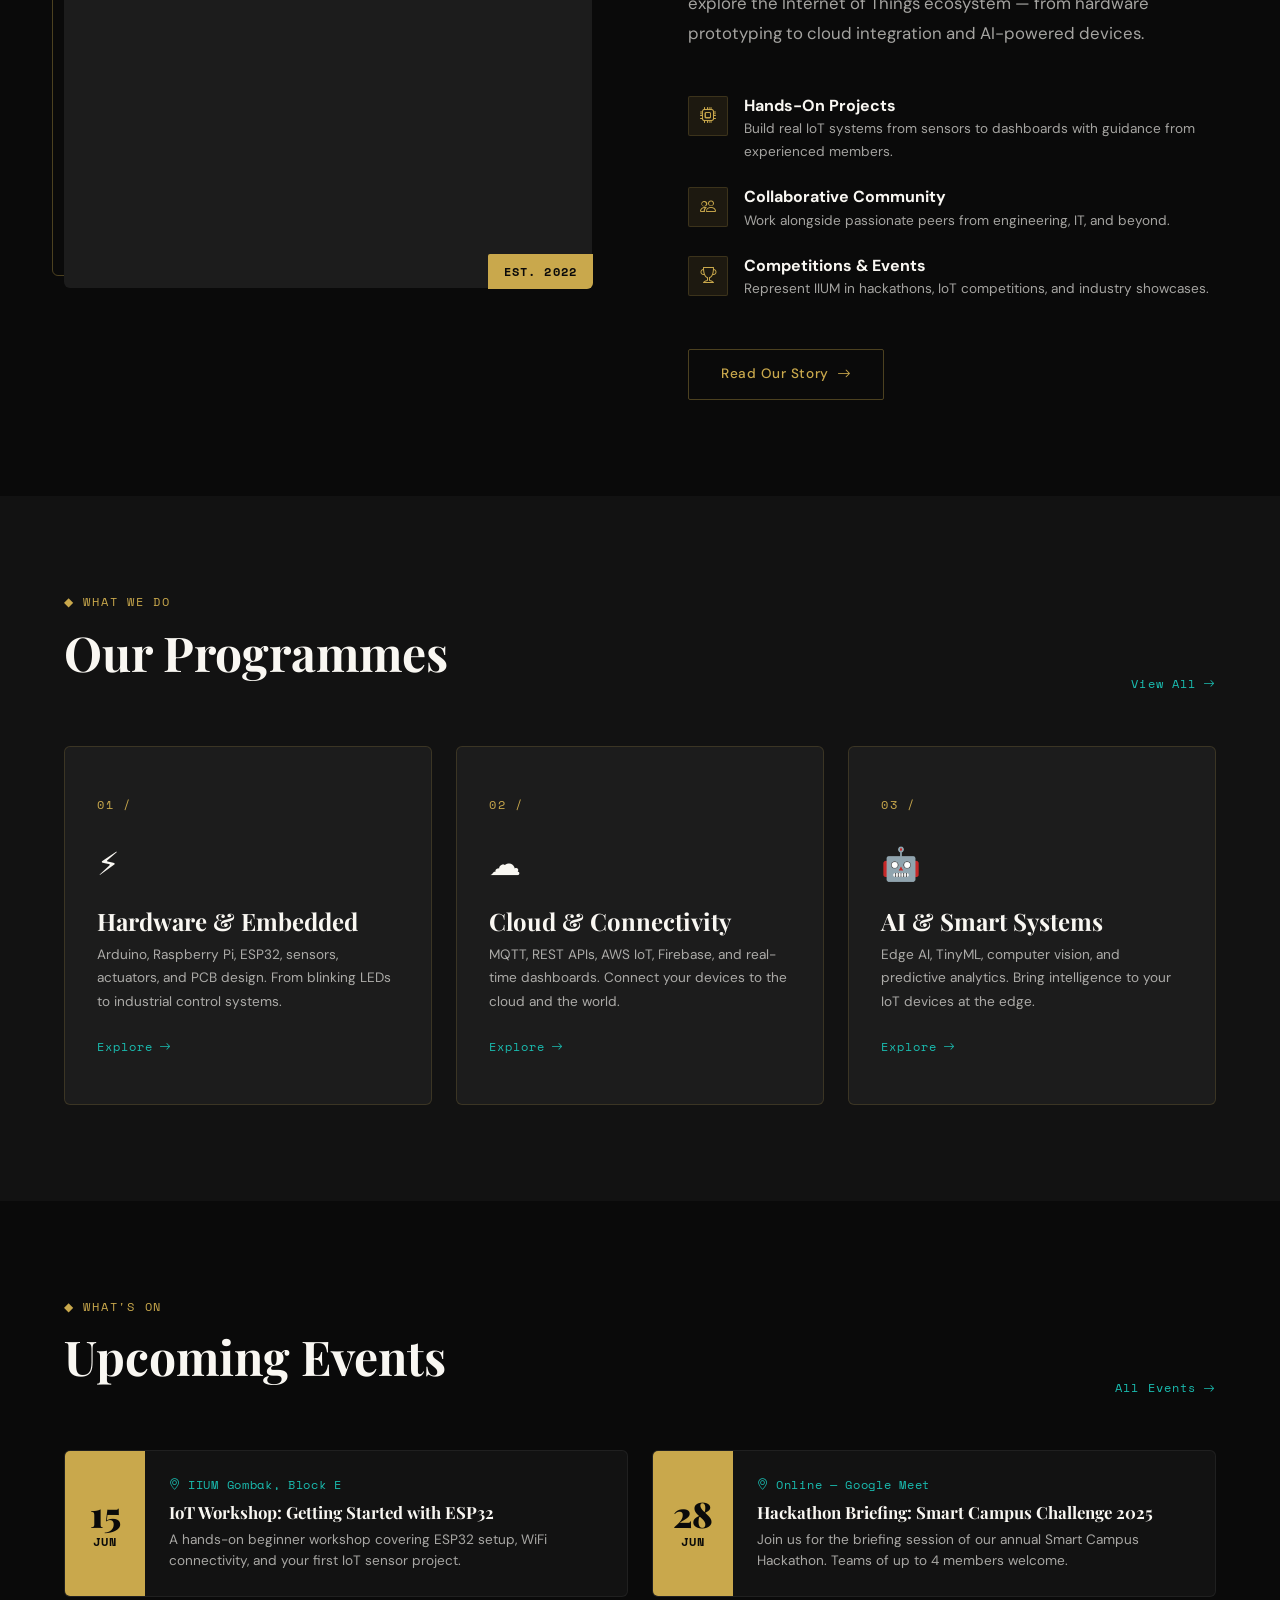
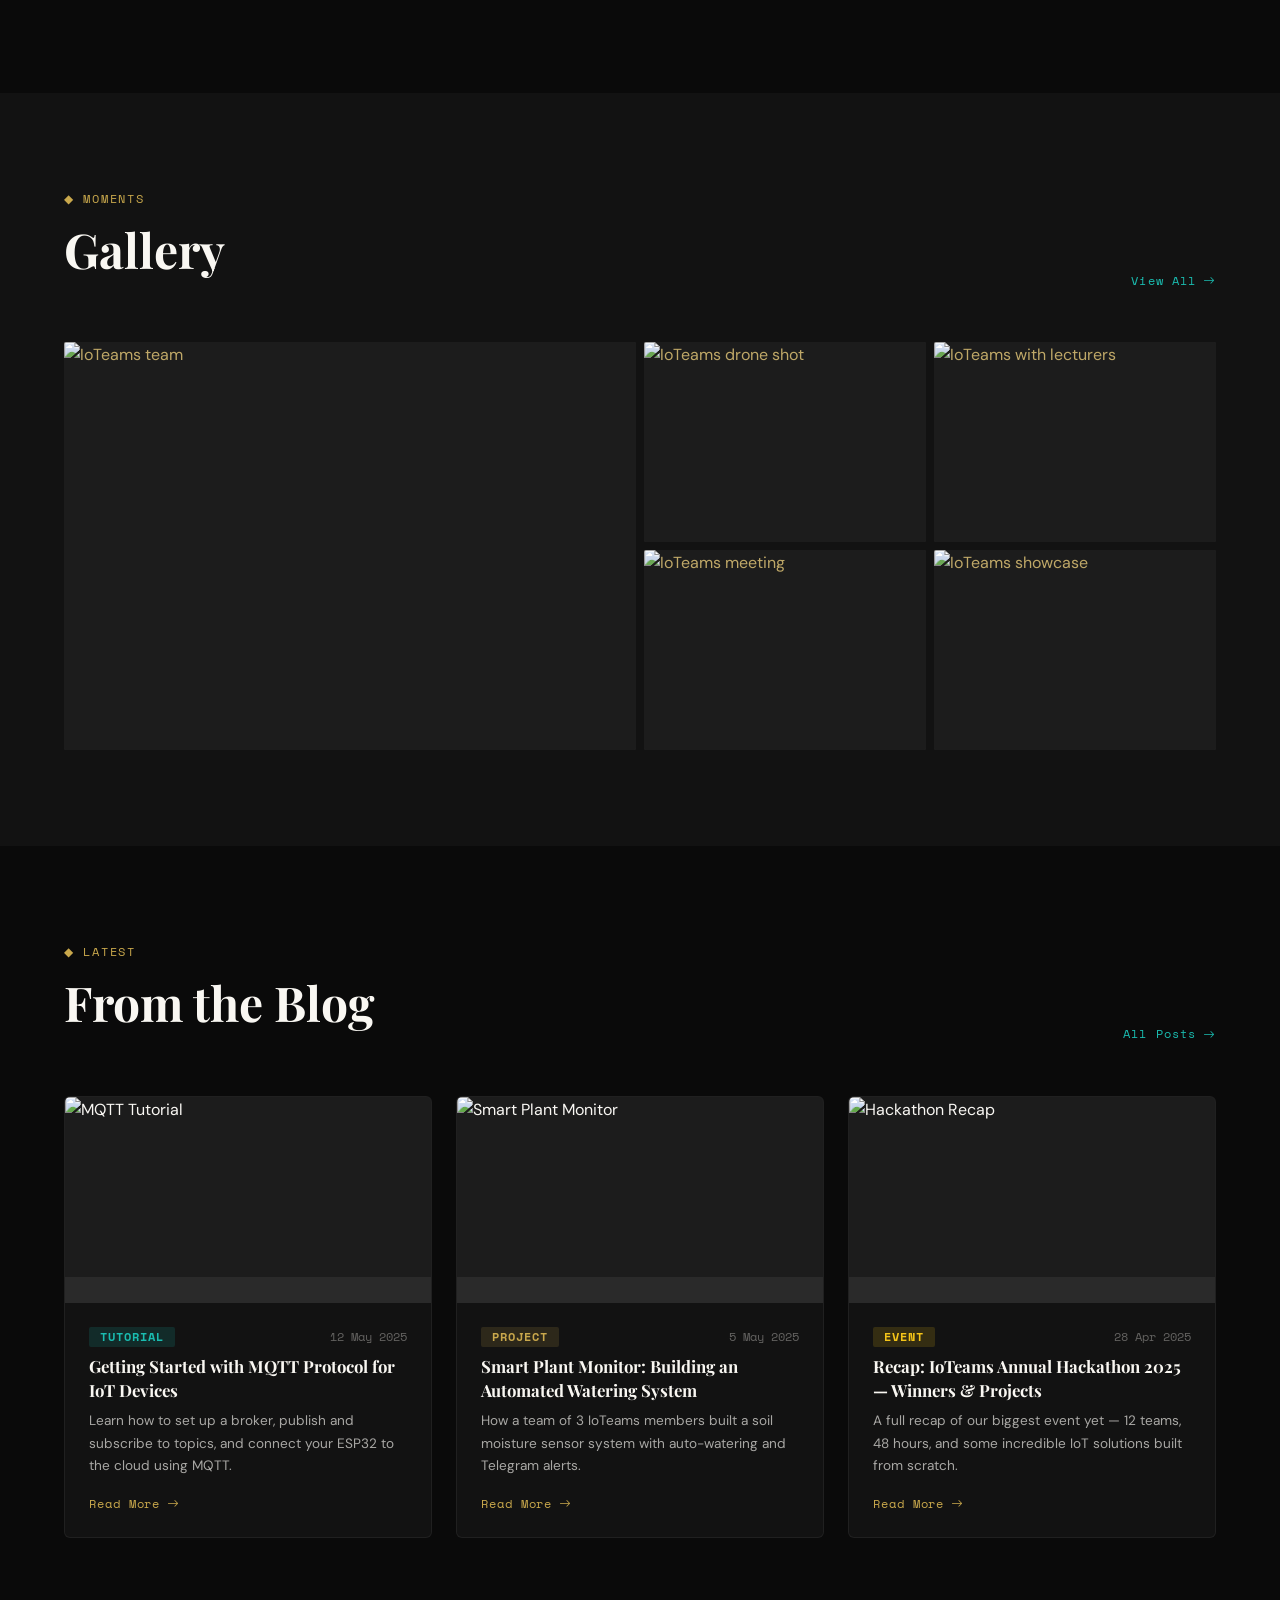
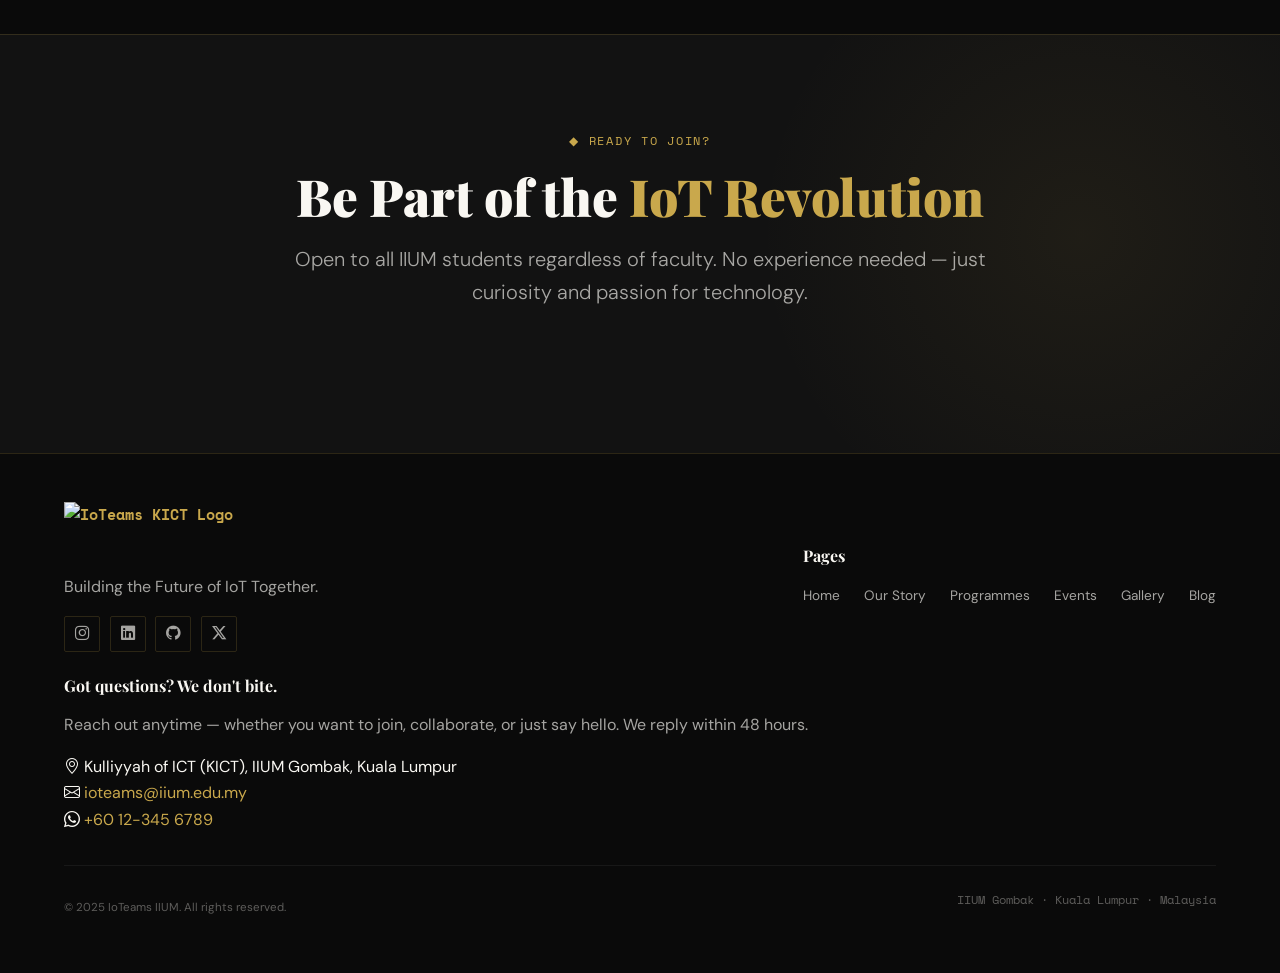
==== commit 438a5ee3: "logo-header, footer" ====
--- a/index.html
+++ b/index.html
@@ -845,9 +845,9 @@
   <nav id="navbar">
     <div class="nav-container">
 <a href="index.html" class="nav-logo">
-  <img src="assets/img/icons/IoTeams Logo.png"
+  <img src="https://zxfinszfbnmatwamahyf.supabase.co/storage/v1/object/public/ioteams-media/icons/IoTeams_Logo_transparent.png"
        alt="IoTeams KICT Logo"
-       style="height:48px; width:auto; object-fit:contain;">
+       style="height: 48px; width: auto; object-fit: contain; background: transparent;">
 </a>
       <ul class="nav-links" id="navLinks">
         <li><a href="index.html" class="active">Home</a></li>
@@ -1315,8 +1315,11 @@
       <!-- Brand + tagline -->
       <div class="footer-brand">
         <a href="index.html" class="footer-logo">
-          <span class="bracket">[</span>IoTeams<span class="bracket">]</span> IIUM
+          <img src="https://zxfinszfbnmatwamahyf.supabase.co/storage/v1/object/public/ioteams-media/icons/IoTeams_Logo_transparent.png"
+          alt="IoTeams KICT Logo"
+          style="height:72px; width:auto; object-fit:contain; background: transparent;">
         </a>
+
         <p class="footer-tagline">Building the Future of IoT Together.</p>
         <div class="footer-social">
           <a href="#" aria-label="Instagram"><i class="bi bi-instagram"></i></a>
--- a/assets/css/main.css
+++ b/assets/css/main.css
@@ -110,7 +110,7 @@
   --transition-slow:   0.4s ease;
 
   /* ── Layout ── */
-  --nav-height:     72px;   /* height of fixed navbar */
+  --nav-height:     80px;   /* height of fixed navbar */
   --container-max:  1200px; /* max content width */
   --section-pad:    var(--space-3xl) var(--space-2xl); /* 6rem 4rem */
 }
@@ -1090,7 +1090,10 @@
   opacity: 0;
   transition: opacity var(--transition-slow);
 }
-img[loading="lazy"].loaded { opacity: 1; }
+
+img[loading="lazy"].loaded {
+  opacity: 1;
+}
 
 /* ── Skip to content link (accessibility) ───────────────── */
 .skip-link {
@@ -1350,10 +1353,15 @@
 }
 
 .org-card-img img {
+  
   width: 100%;
   height: 100%;
   object-fit: cover;
-  filter: grayscale(15%);
+  object-position: center top;  /* shows face/top of image */
+  display: block;
+  position: absolute;           /* add this */
+  top: 0;
+  left: 0;
 }
 
 .org-card-img i {
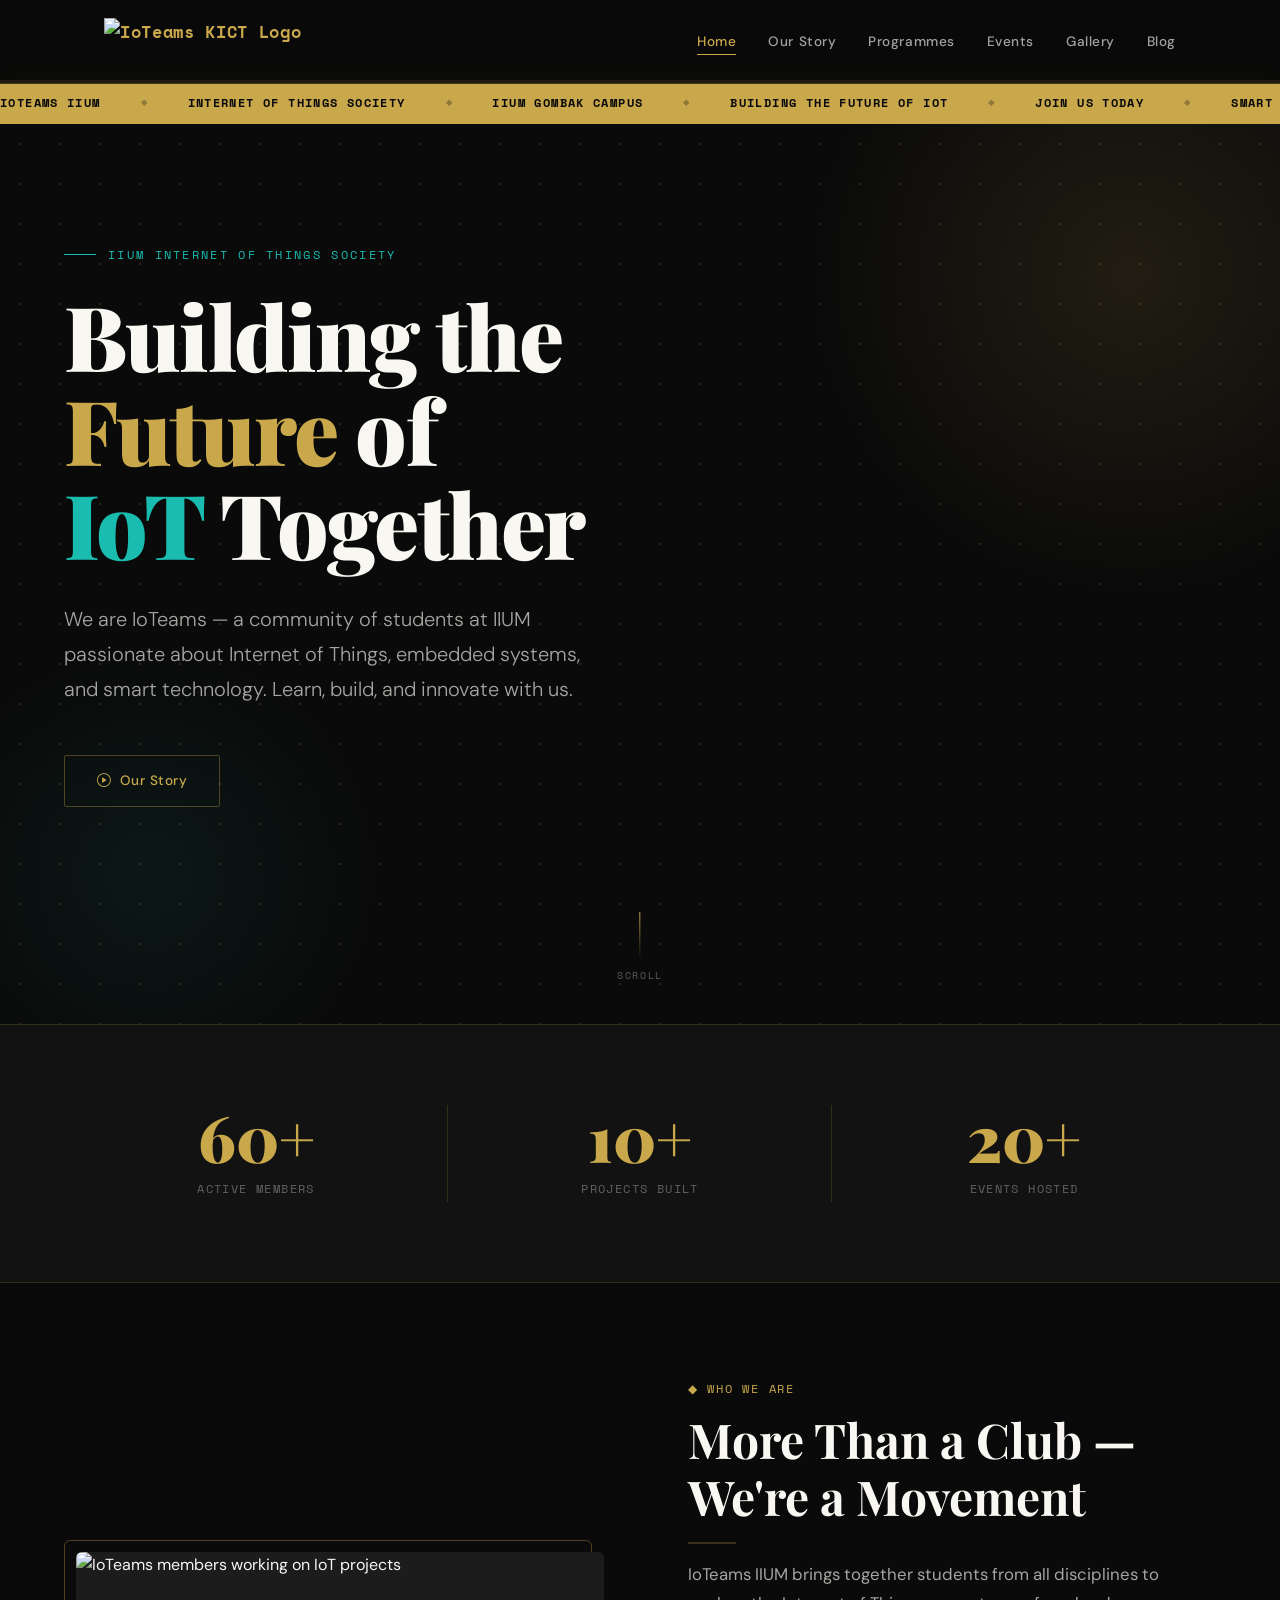
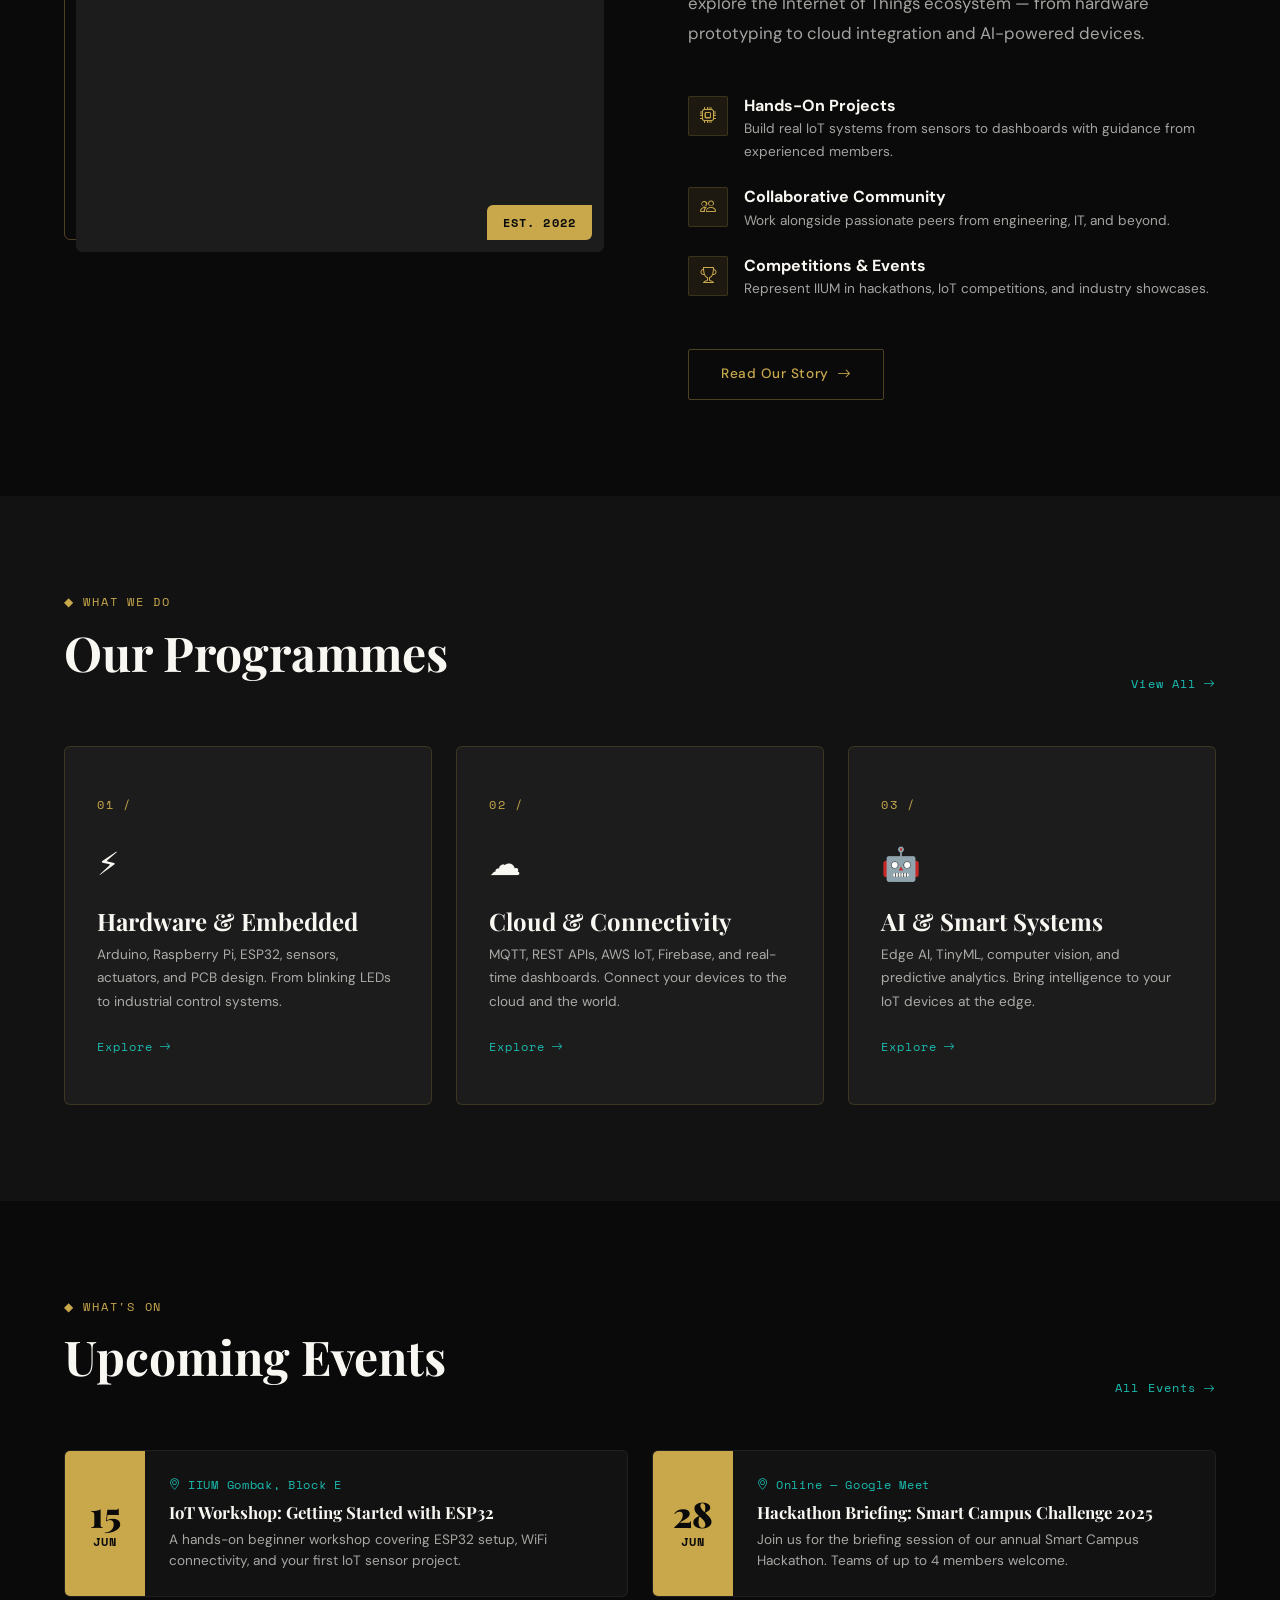
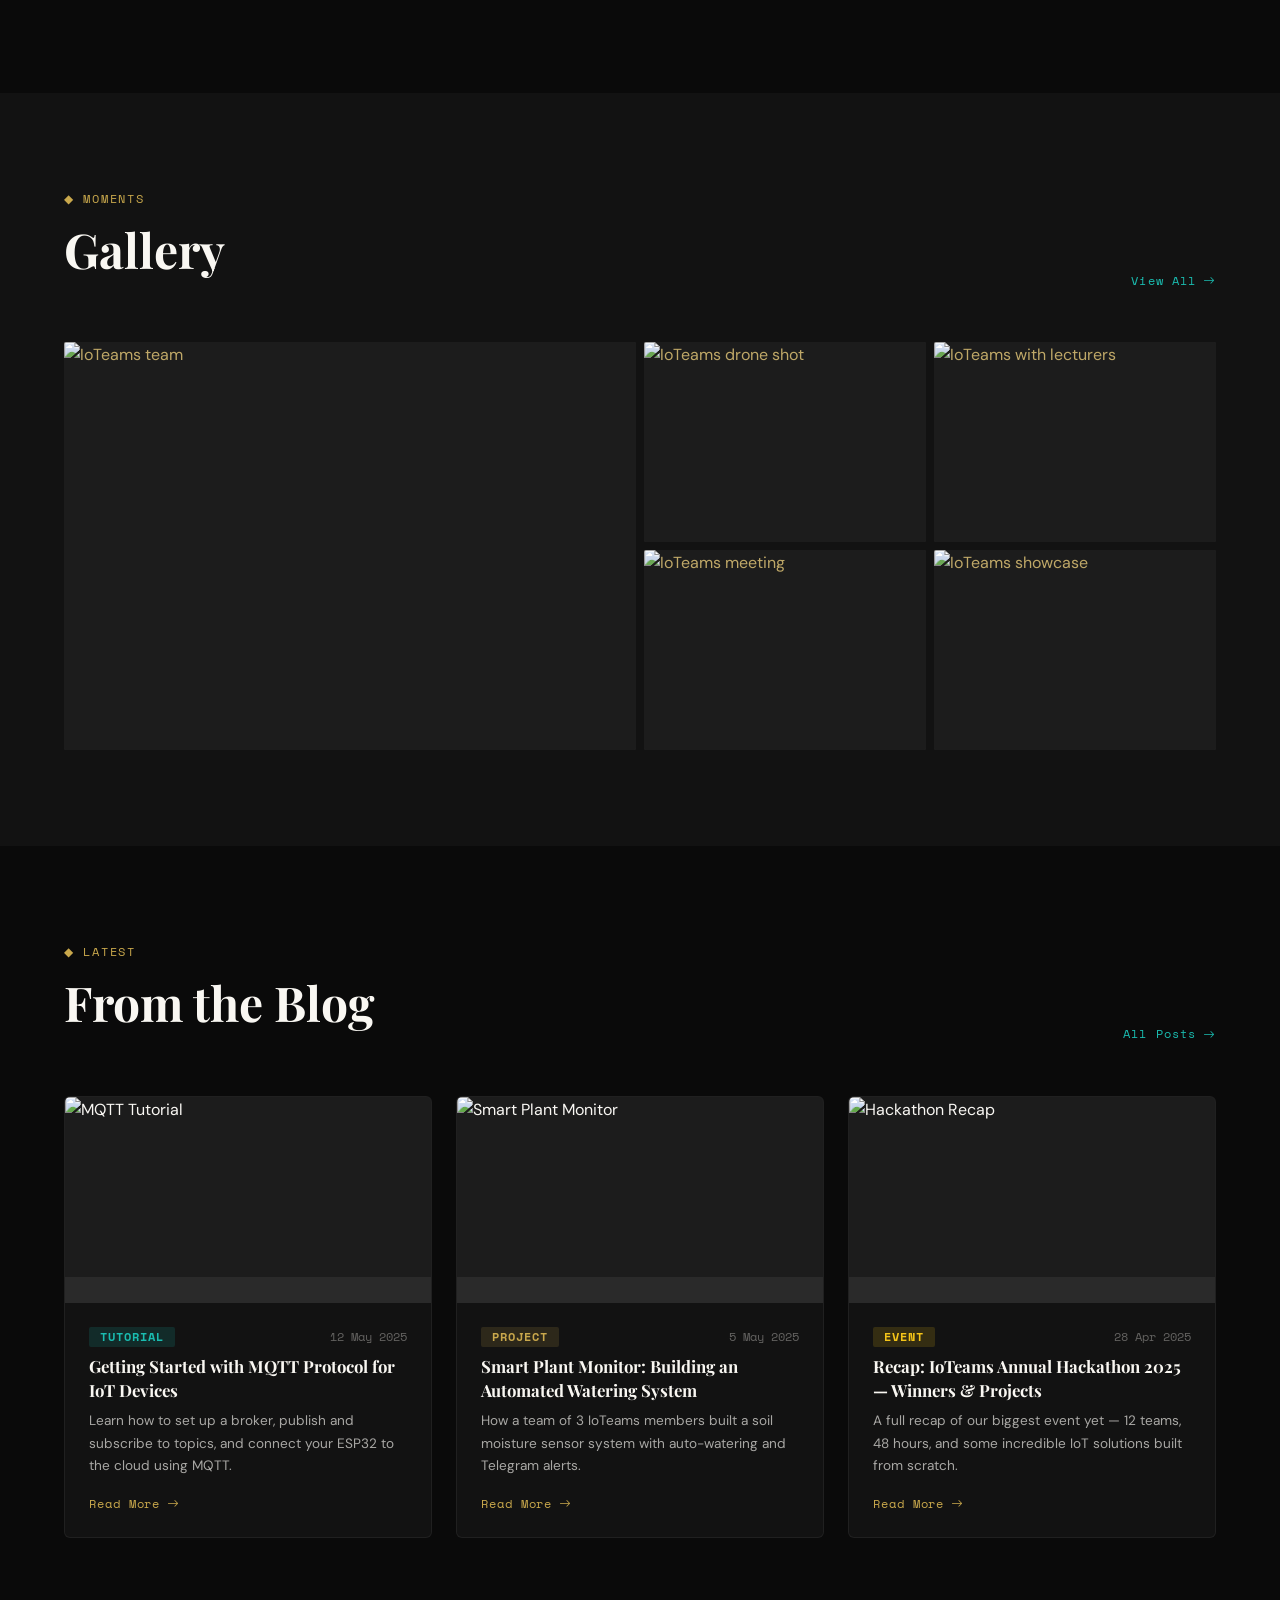
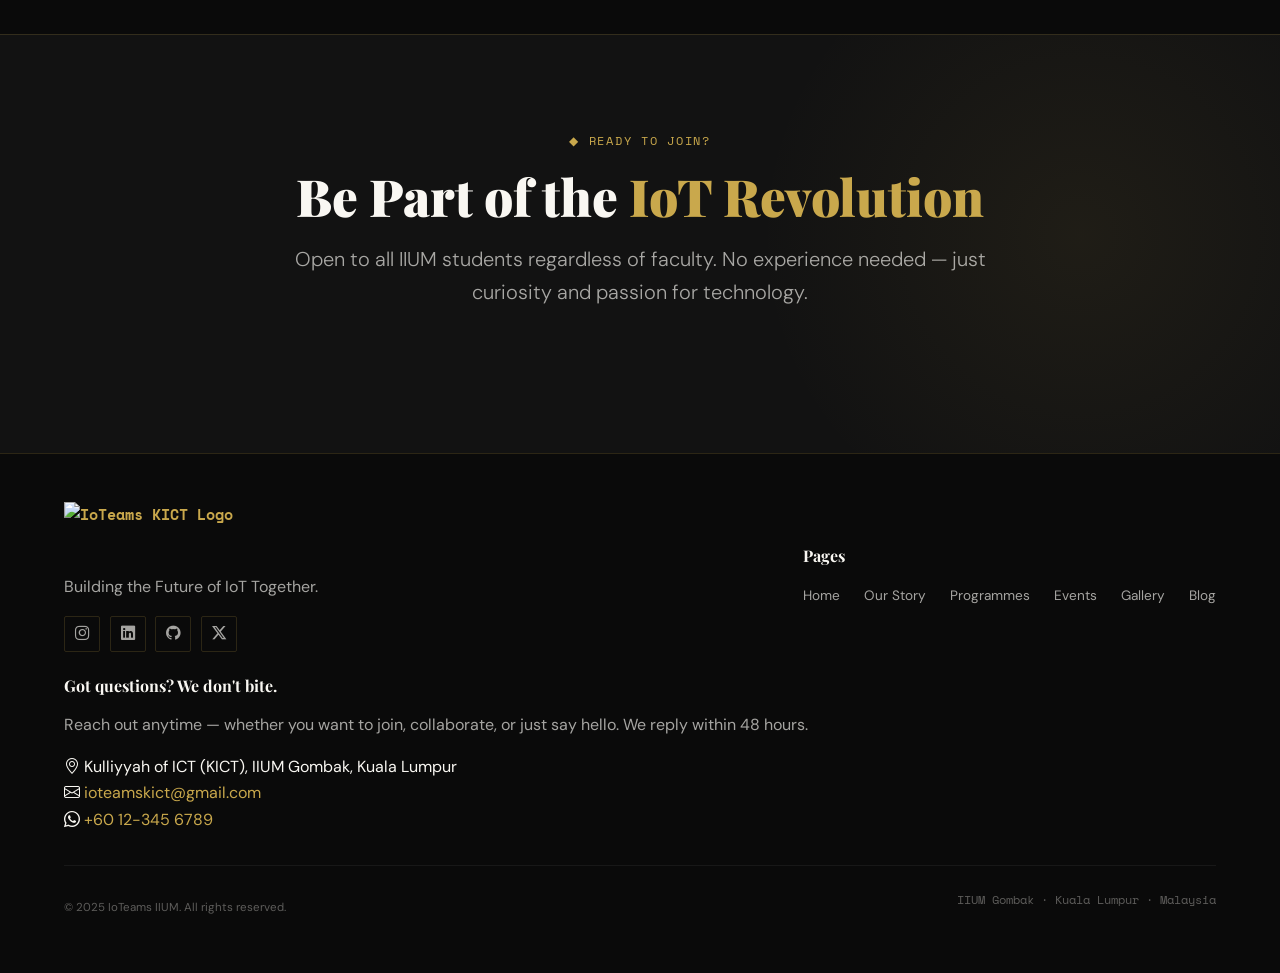
==== commit 1096ea50: "img/email" ====
--- a/index.html
+++ b/index.html
@@ -296,49 +296,73 @@
       align-items: center;
     }
 
-    .about-image-wrap {
-      position: relative;
-    }
-
-    .about-image-wrap img {
-      width: 100%;
-      aspect-ratio: 4/3;
-      object-fit: cover;
-      border-radius: var(--radius-md);
-      filter: grayscale(20%);
-    }
-
-    /* Gold accent border on image */
-    .about-image-wrap::before {
-      content: '';
-      position: absolute;
-      top: -12px;
-      left: -12px;
-      right: 12px;
-      bottom: 12px;
-      border: 1px solid var(--border-gold-md);
-      border-radius: var(--radius-md);
-      z-index: 0;
-      pointer-events: none;
-    }
-
-    .about-image-wrap img { position: relative; z-index: 1; }
-
-    /* Corner tag */
-    .about-image-tag {
-      position: absolute;
-      bottom: -1px;
-      right: -1px;
-      background: var(--gold);
-      color: var(--black);
-      font-family: var(--font-mono);
-      font-size: var(--fs-xs);
-      font-weight: 700;
-      letter-spacing: 0.1em;
-      padding: 0.5rem 1rem;
-      border-radius: var(--radius-sm) 0 var(--radius-md) 0;
-      z-index: 2;
-    }
+.about-image-wrap {
+  position: relative;
+  display: inline-block;
+  width: 100%;
+}
+
+/* The Gold Border - Locked inside the safe grid zone */
+.about-image-wrap::before {
+  content: '';
+  position: absolute;
+  top: 0;
+  left: 0;
+  width: 100%;
+  height: 100%;
+  border: 1px solid var(--border-gold-md);
+  border-radius: var(--radius-md);
+  z-index: 0;
+  pointer-events: none;
+}
+
+/* The Image - Pushed down and right to reveal the gold background frame */
+.about-image-wrap img {
+  position: relative;
+  z-index: 1;
+  width: 100%;
+  height: auto;           /* removes fixed ratio, shows full image */
+  aspect-ratio: unset;    /* remove forced crop */
+  object-fit: contain;    /* no cropping */
+  border-radius: var(--radius-md);
+  filter: grayscale(20%);
+  display: block;
+  transform: translate(12px, 12px);
+}
+
+/* Corner tag - Placed perfectly over the shifted image's corner */
+.about-image-tag {
+  position: absolute;
+  /* Shifted down and right exactly with the image's new position */
+  bottom: -12px;
+  right: -12px;
+  background: var(--gold);
+  color: var(--black);
+  font-family: var(--font-mono);
+  font-size: var(--fs-xs);
+  font-weight: 700;
+  letter-spacing: 0.1em;
+  padding: 0.5rem 1rem;
+  border-radius: var(--radius-md) 0 var(--radius-md) 0; 
+  z-index: 2;
+}
+
+/* Corner tag - Placed precisely at the image's bottom-right corner */
+.about-image-tag {
+  position: absolute;
+  bottom: 0;
+  right: 0;
+  background: var(--gold);
+  color: var(--black);
+  font-family: var(--font-mono);
+  font-size: var(--fs-xs);
+  font-weight: 700;
+  letter-spacing: 0.1em;
+  padding: 0.5rem 1rem;
+  /* Syncs with the image's corner curves */
+  border-radius: var(--radius-md) 0 var(--radius-md) 0; 
+  z-index: 2;
+}
 
     .about-features {
       display: flex;
@@ -952,8 +976,7 @@
       <div class="about-inner">
 
         <div class="about-image-wrap" data-aos="fade-right">
-          <!-- Replace src with actual team photo -->
-          <img loading="lazy" src="assets/img/gallery/photo_2026-05-09_22-07-02.jpg"
+          <img loading="lazy" src="https://zxfinszfbnmatwamahyf.supabase.co/storage/v1/object/public/ioteams-media/gallery/IoTeams_img_2026.jpeg"
                alt="IoTeams members working on IoT projects"
                onerror="this.style.background='var(--black-3)';this.style.minHeight='300px'">
           <div class="about-image-tag">EST. 2022</div>
@@ -1162,40 +1185,40 @@
           <!-- Large featured image -->
 <!-- IMAGE 1 (large) — FILE: assets/img/gallery/dji_fly_20260204_122618_0287_1770182928202_photo.jpg -->
 <div class="gallery-item">
-  <a href="assets/img/gallery/dji_fly_20260204_122618_0287_1770182928202_photo.jpg" class="glightbox" data-gallery="homepage">
-    <img src="assets/img/gallery/dji_fly_20260204_122618_0287_1770182928202_photo.jpg" alt="IoTeams team" style="width:100%;height:100%;object-fit:cover;">
+  <a href="https://zxfinszfbnmatwamahyf.supabase.co/storage/v1/object/public/ioteams-media/gallery/dji_fly_img3.jpg" class="glightbox" data-gallery="homepage">
+    <img src="https://zxfinszfbnmatwamahyf.supabase.co/storage/v1/object/public/ioteams-media/gallery/dji_fly_img3.jpg" alt="IoTeams team" style="width:100%;height:100%;object-fit:cover;">
     <div class="gallery-overlay"><i class="bi bi-arrows-angle-expand"></i></div>
   </a>
 </div>
 
 <!-- IMAGE 2 — FILE: assets/img/gallery/IMG_20260107_105310.jpg -->
 <div class="gallery-item">
-  <a href="assets/img/gallery/IMG_20260107_105310.jpg" class="glightbox" data-gallery="homepage">
-    <img src="assets/img/gallery/IMG_20260107_105310.jpg" alt="IoTeams drone shot" style="width:100%;height:100%;object-fit:cover;">
+  <a href="https://zxfinszfbnmatwamahyf.supabase.co/storage/v1/object/public/ioteams-media/gallery/kibot_img4.JPG" class="glightbox" data-gallery="homepage">
+    <img src="https://zxfinszfbnmatwamahyf.supabase.co/storage/v1/object/public/ioteams-media/gallery/kibot_img4.JPG" alt="IoTeams drone shot" style="width:100%;height:100%;object-fit:cover;">
     <div class="gallery-overlay"><i class="bi bi-arrows-angle-expand"></i></div>
   </a>
 </div>
 
 <!-- IMAGE 3 — FILE: assets/img/gallery/gallery-heic-1.jpg -->
 <div class="gallery-item">
-  <a href="assets/img/gallery/gallery-heic-1.jpg" class="glightbox" data-gallery="homepage">
-    <img src="assets/img/gallery/gallery-heic-1.jpg" alt="IoTeams with lecturers" style="width:100%;height:100%;object-fit:cover;">
+  <a href="https://zxfinszfbnmatwamahyf.supabase.co/storage/v1/object/public/ioteams-media/gallery/iot_img1.jpg" class="glightbox" data-gallery="homepage">
+    <img src="https://zxfinszfbnmatwamahyf.supabase.co/storage/v1/object/public/ioteams-media/gallery/iot_img1.jpg" alt="IoTeams with lecturers" style="width:100%;height:100%;object-fit:cover;">
     <div class="gallery-overlay"><i class="bi bi-arrows-angle-expand"></i></div>
   </a>
 </div>
 
 <!-- IMAGE 4 — FILE: assets/img/gallery/gallery-heic-2.jpg -->
 <div class="gallery-item">
-  <a href="assets/img/gallery/gallery-heic-2.jpg" class="glightbox" data-gallery="homepage">
-    <img src="assets/img/gallery/gallery-heic-2.jpg" alt="IoTeams meeting" style="width:100%;height:100%;object-fit:cover;">
+  <a href="https://zxfinszfbnmatwamahyf.supabase.co/storage/v1/object/public/ioteams-media/gallery/core_impact_img8.jpg" class="glightbox" data-gallery="homepage">
+    <img src="https://zxfinszfbnmatwamahyf.supabase.co/storage/v1/object/public/ioteams-media/gallery/core_impact_img8.jpg" alt="IoTeams meeting" style="width:100%;height:100%;object-fit:cover;">
     <div class="gallery-overlay"><i class="bi bi-arrows-angle-expand"></i></div>
   </a>
 </div>
 
 <!-- IMAGE 5 — FILE: assets/img/gallery/IMG_20260204_122605.jpg -->
 <div class="gallery-item">
-  <a href="assets/img/gallery/IMG_20260204_122605.jpg" class="glightbox" data-gallery="homepage">
-    <img src="assets/img/gallery/IMG_20260204_122605.jpg" alt="IoTeams showcase" style="width:100%;height:100%;object-fit:cover;">
+  <a href="https://zxfinszfbnmatwamahyf.supabase.co/storage/v1/object/public/ioteams-media/gallery/dji_fly_iftar_img13.jpg" class="glightbox" data-gallery="homepage">
+    <img src="https://zxfinszfbnmatwamahyf.supabase.co/storage/v1/object/public/ioteams-media/gallery/dji_fly_iftar_img13.jpg" alt="IoTeams showcase" style="width:100%;height:100%;object-fit:cover;">
     <div class="gallery-overlay"><i class="bi bi-arrows-angle-expand"></i></div>
   </a>
 </div>
@@ -1224,7 +1247,7 @@
 
           <div class="blog-card" data-aos="fade-up" data-aos-delay="0">
 <div class="blog-card-img">
-  <img src="assets/img/blog/Aquasense AI - FYP POSTER .png"
+  <img src="https://zxfinszfbnmatwamahyf.supabase.co/storage/v1/object/public/ioteams-media/blog/IIIC_img1.jpg"
        alt="MQTT Tutorial"
        style="width:100%;height:180px;object-fit:cover;">
 </div>
@@ -1243,7 +1266,7 @@
 
           <div class="blog-card" data-aos="fade-up" data-aos-delay="100">
 <div class="blog-card-img">
-  <img src="assets/img/blog/FYP POSTER - COBOTX AI.png"
+  <img src="https://zxfinszfbnmatwamahyf.supabase.co/storage/v1/object/public/ioteams-media/blog/cop_img1.jpg"
        alt="Smart Plant Monitor"
        style="width:100%;height:180px;object-fit:cover;">
 </div>
@@ -1262,7 +1285,7 @@
 
           <div class="blog-card" data-aos="fade-up" data-aos-delay="200">
 <div class="blog-card-img">
-  <img src="assets/img/blog/AGRISENSE AI POSTER.png"
+  <img src="https://zxfinszfbnmatwamahyf.supabase.co/storage/v1/object/public/ioteams-media/blog/inno2526_img1.jpg"
        alt="Hackathon Recap"
        style="width:100%;height:180px;object-fit:cover;">
 </div>
@@ -1353,7 +1376,7 @@
           </li>
           <li>
             <i class="bi bi-envelope"></i>
-            <a href="mailto:ioteams@iium.edu.my">ioteams@iium.edu.my</a>
+            <a href="mailto:ioteamskict@gmail.com">ioteamskict@gmail.com</a>
           </li>
           <li>
             <i class="bi bi-whatsapp"></i>
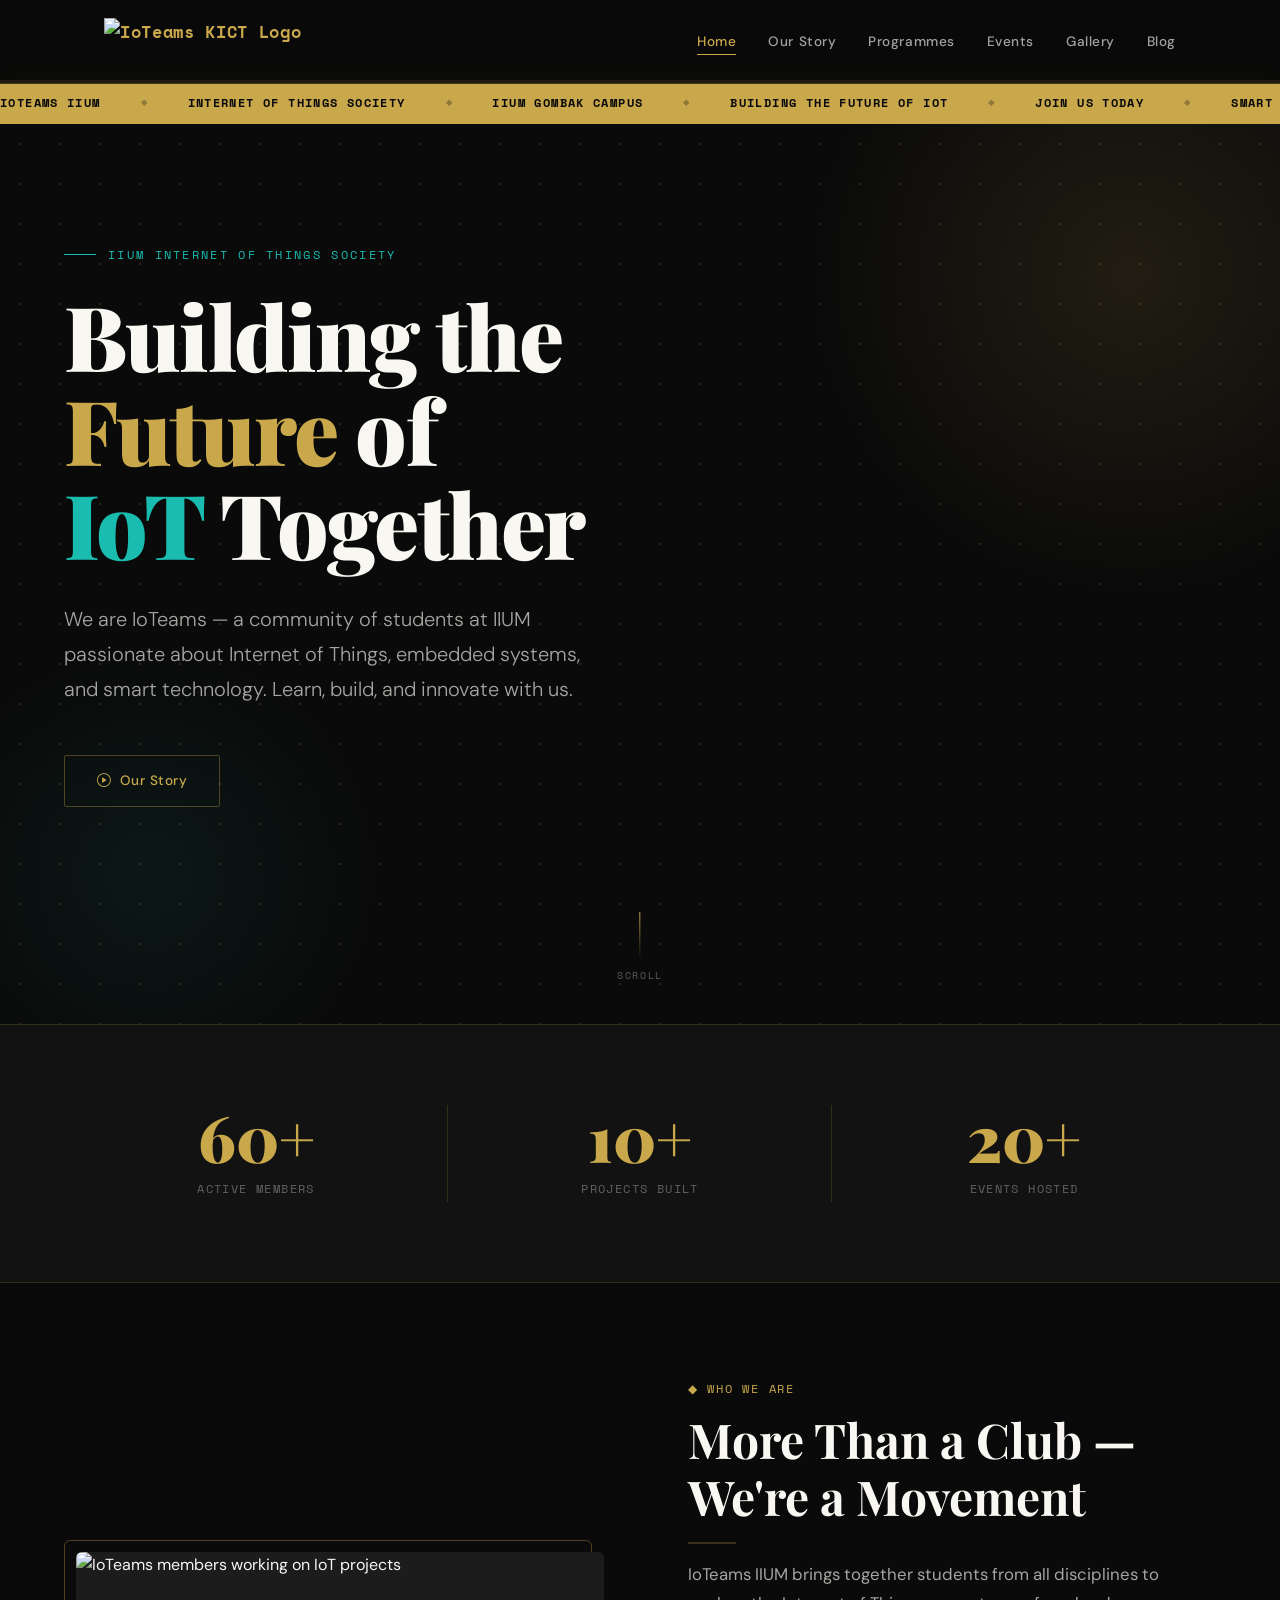
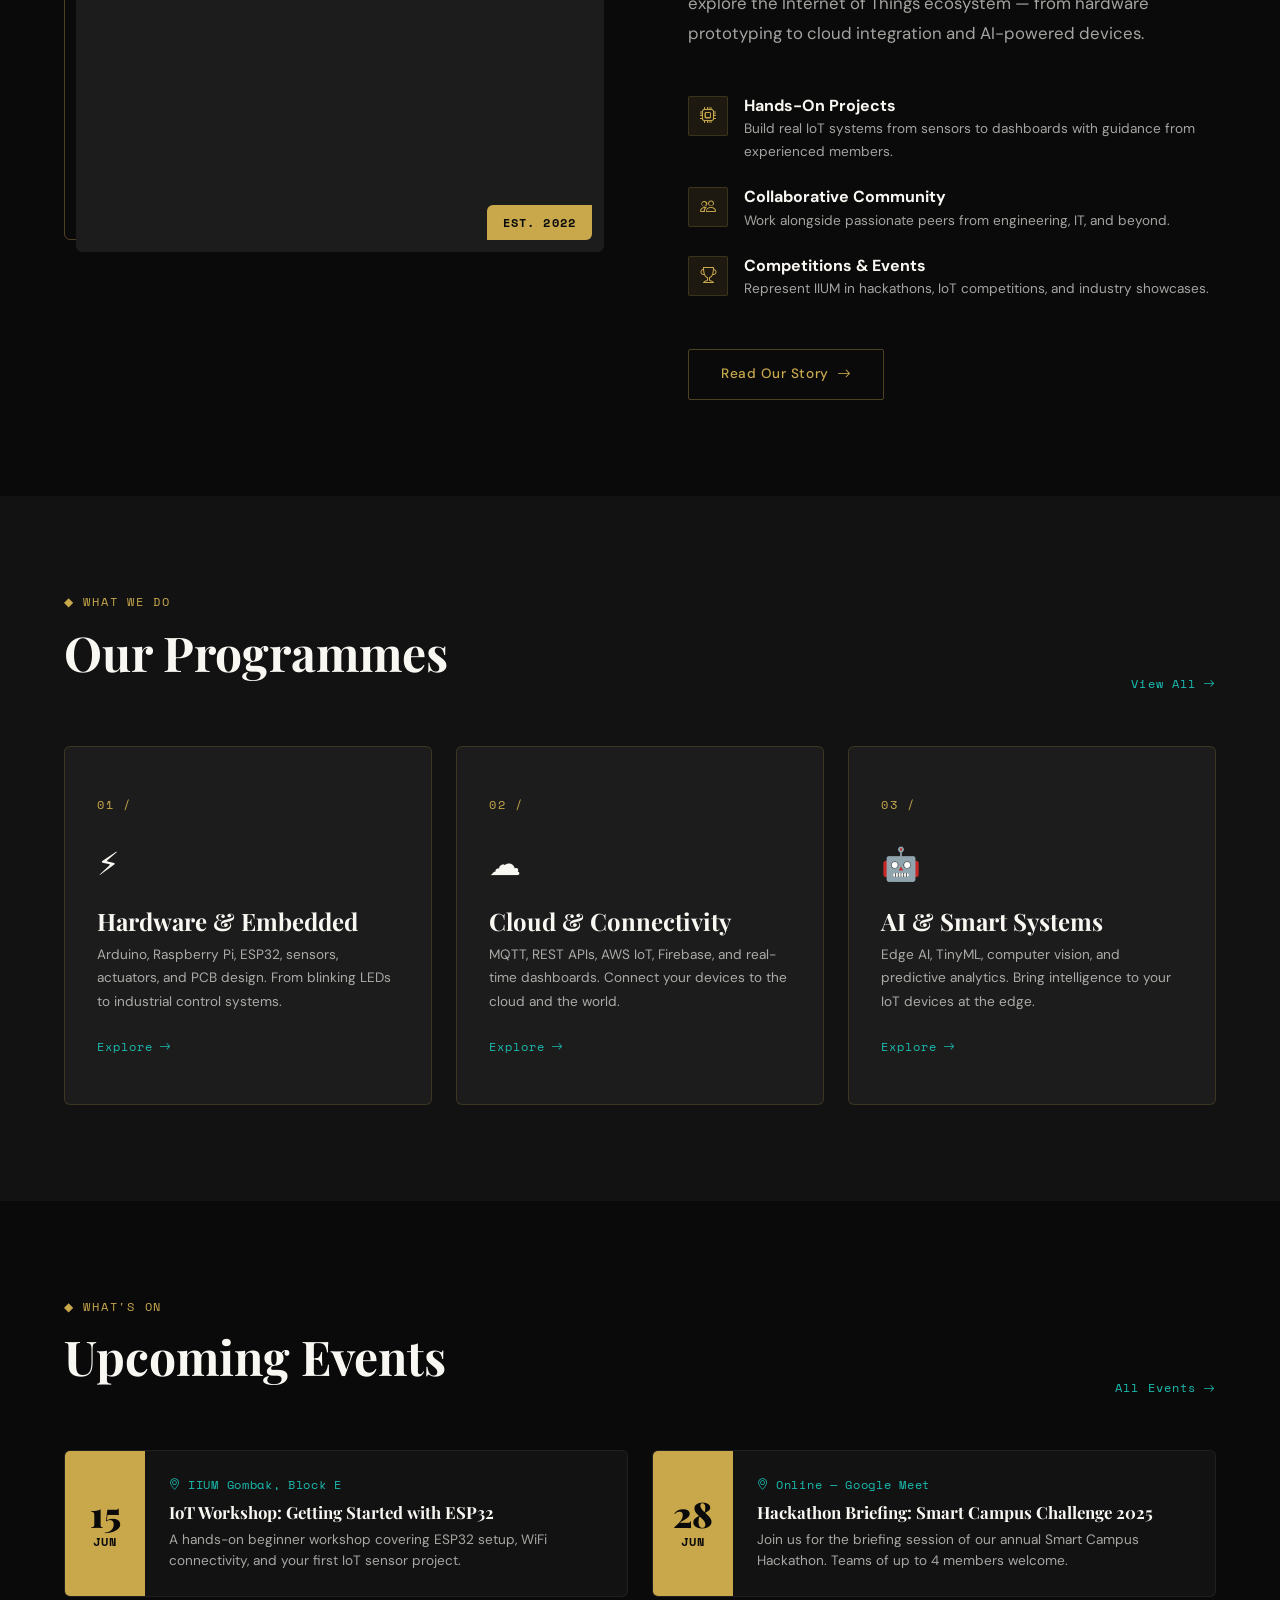
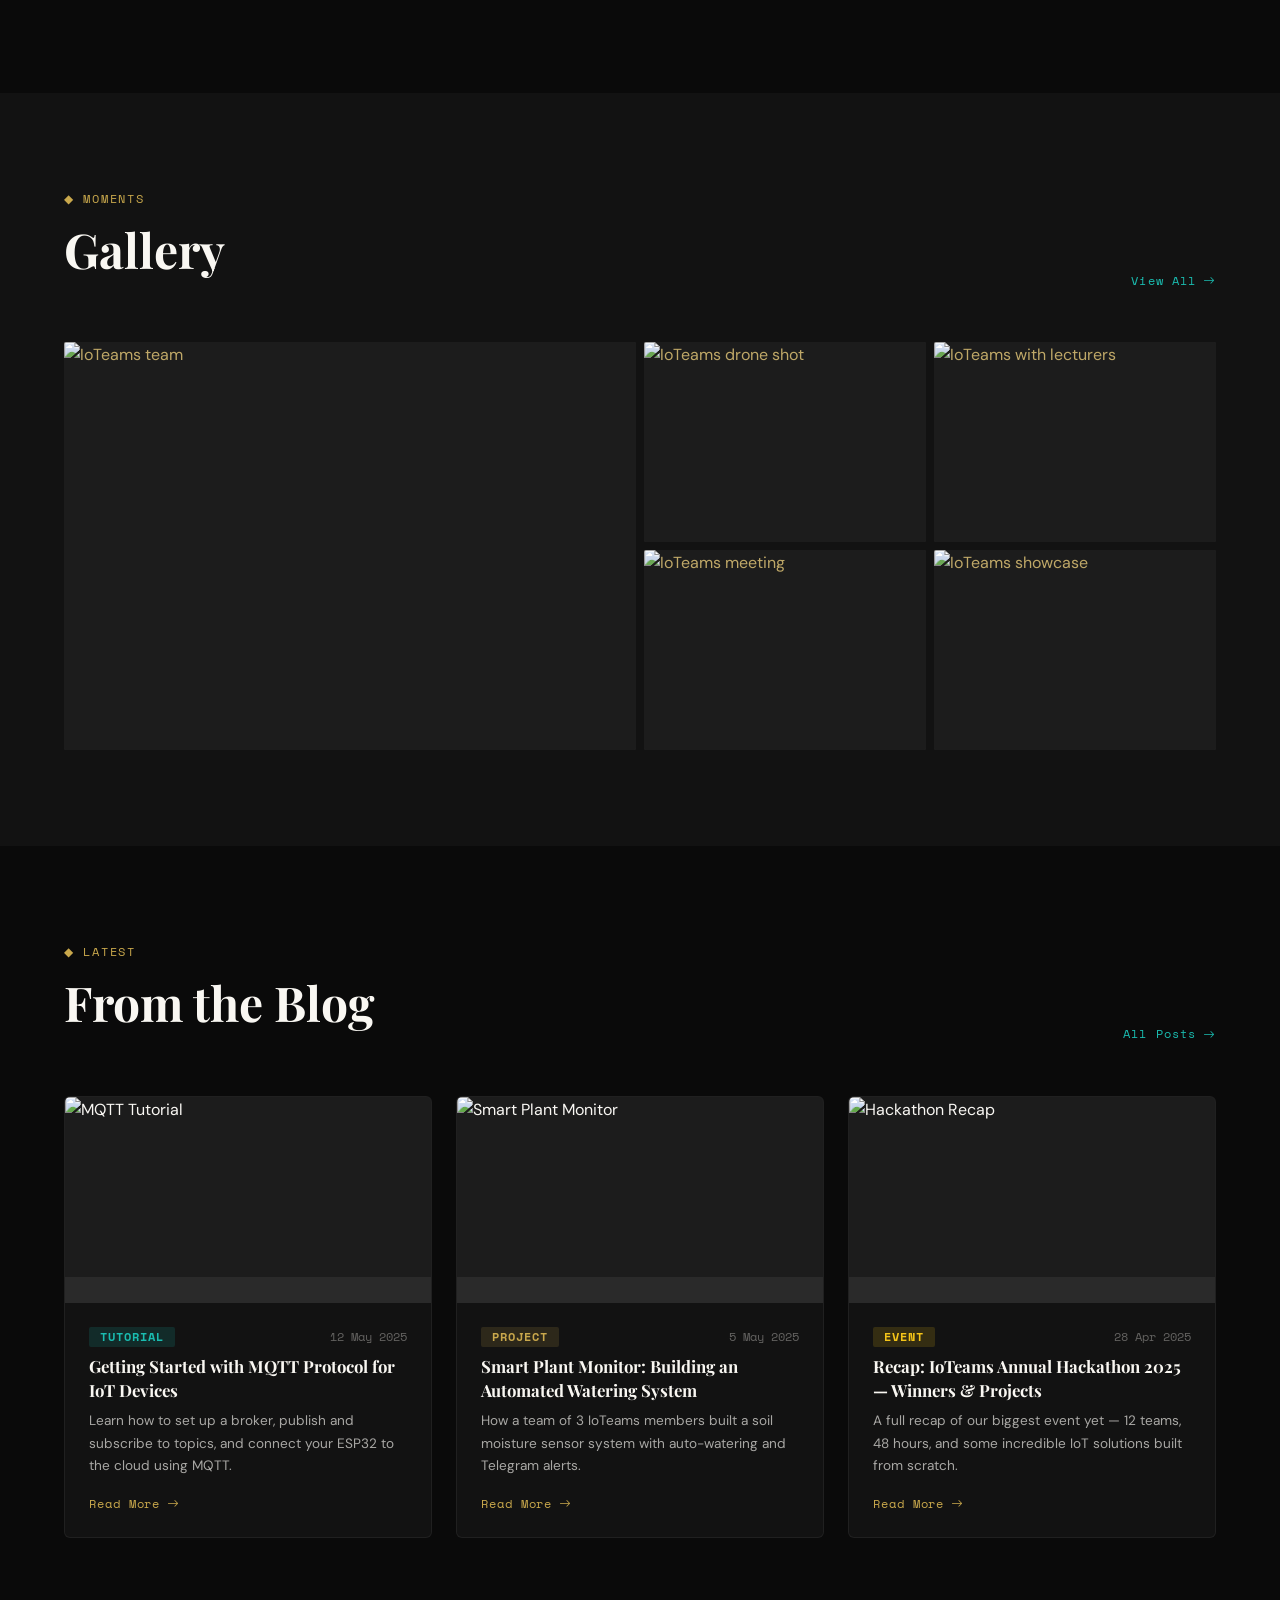
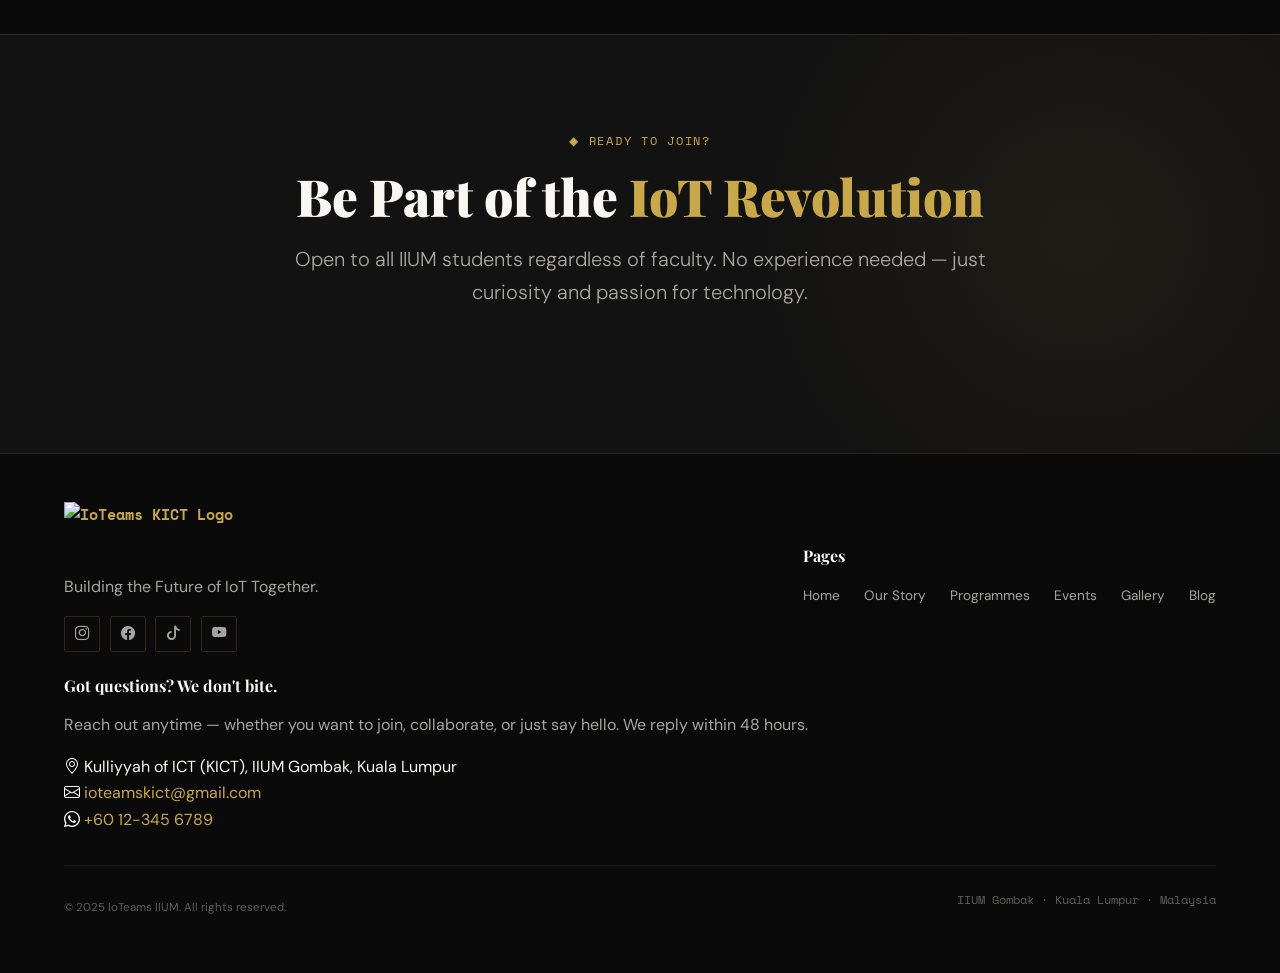
==== commit fcda0fc9: "icon footer" ====
--- a/index.html
+++ b/index.html
@@ -1345,10 +1345,10 @@
 
         <p class="footer-tagline">Building the Future of IoT Together.</p>
         <div class="footer-social">
-          <a href="#" aria-label="Instagram"><i class="bi bi-instagram"></i></a>
-          <a href="#" aria-label="LinkedIn"><i class="bi bi-linkedin"></i></a>
-          <a href="#" aria-label="GitHub"><i class="bi bi-github"></i></a>
-          <a href="#" aria-label="Twitter/X"><i class="bi bi-twitter-x"></i></a>
+          <a href="https://www.instagram.com/ioteams.kict?utm_source=ig_web_button_share_sheet&igsh=ZDNlZDc0MzIxNw==" target="_blank" rel="noopener noreferrer" aria-label="Instagram"><i class="bi bi-instagram"></i></a>
+          <a href="https://www.facebook.com/profile.php?id=61565885109209" target="_blank" rel="noopener noreferrer" aria-label="Facebook"><i class="bi bi-facebook"></i></a>
+          <a href="https://www.tiktok.com/@ioteamskict?is_from_webapp=1&sender_device=pc" target="_blank" rel="noopener noreferrer" aria-label="Tiktok"><i class="bi bi-tiktok"></i></a>
+          <a href="http://www.youtube.com/@IoTeamsKICT" target="_blank" rel="noopener noreferrer" aria-label="YouTube"><i class="bi bi-youtube"></i></a>
         </div>
       </div>
 
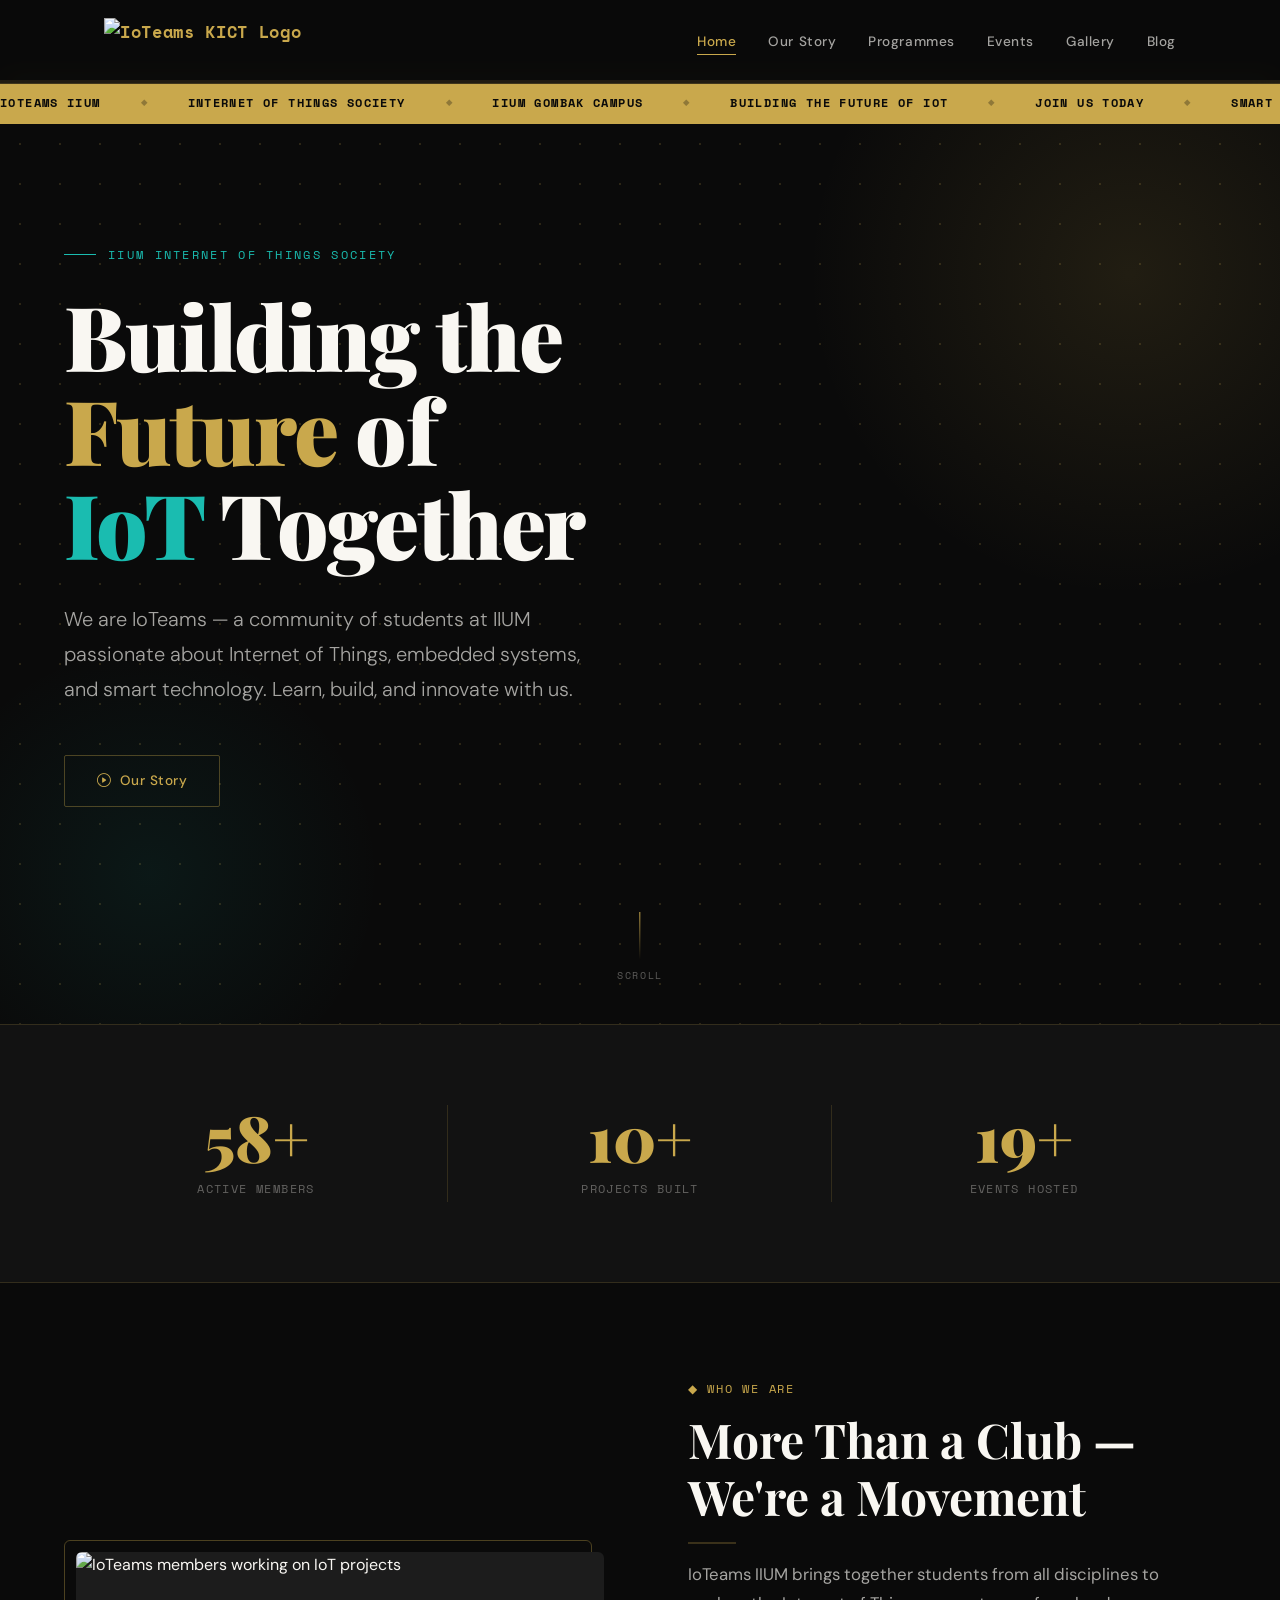
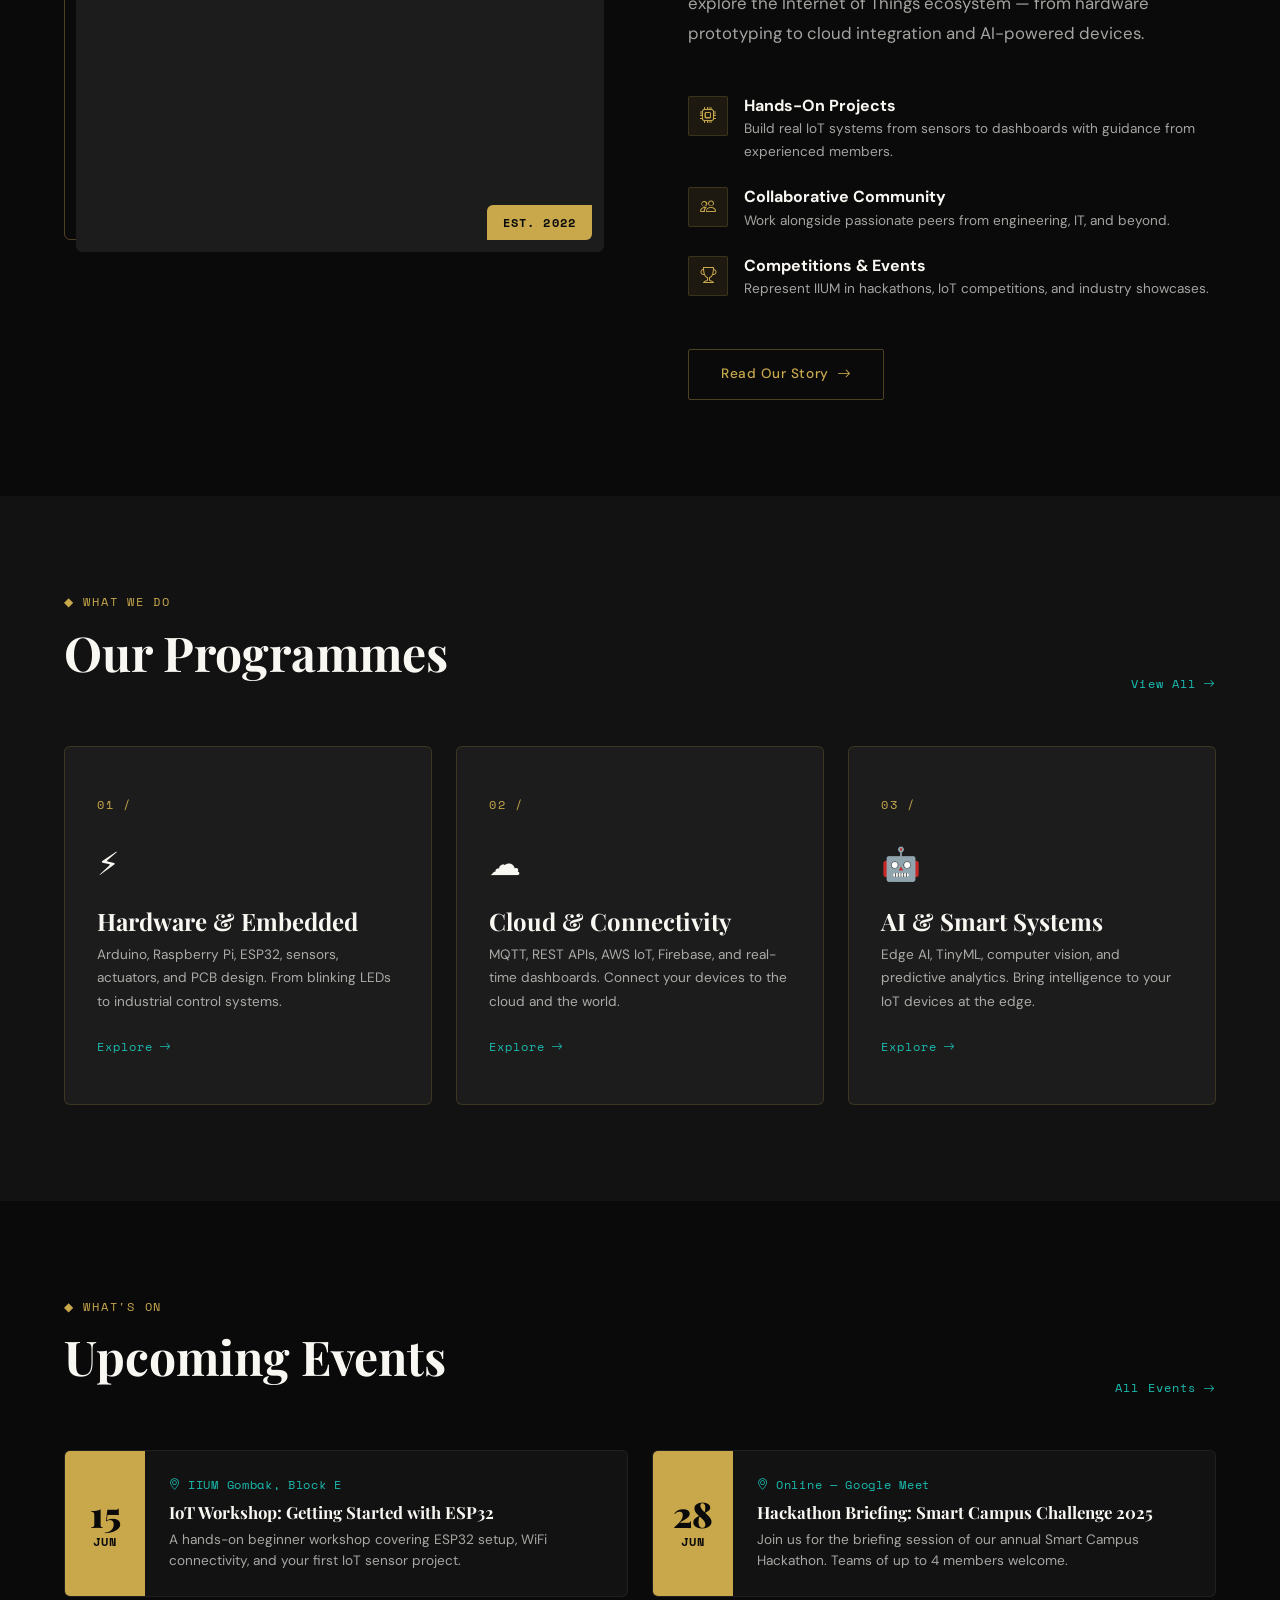
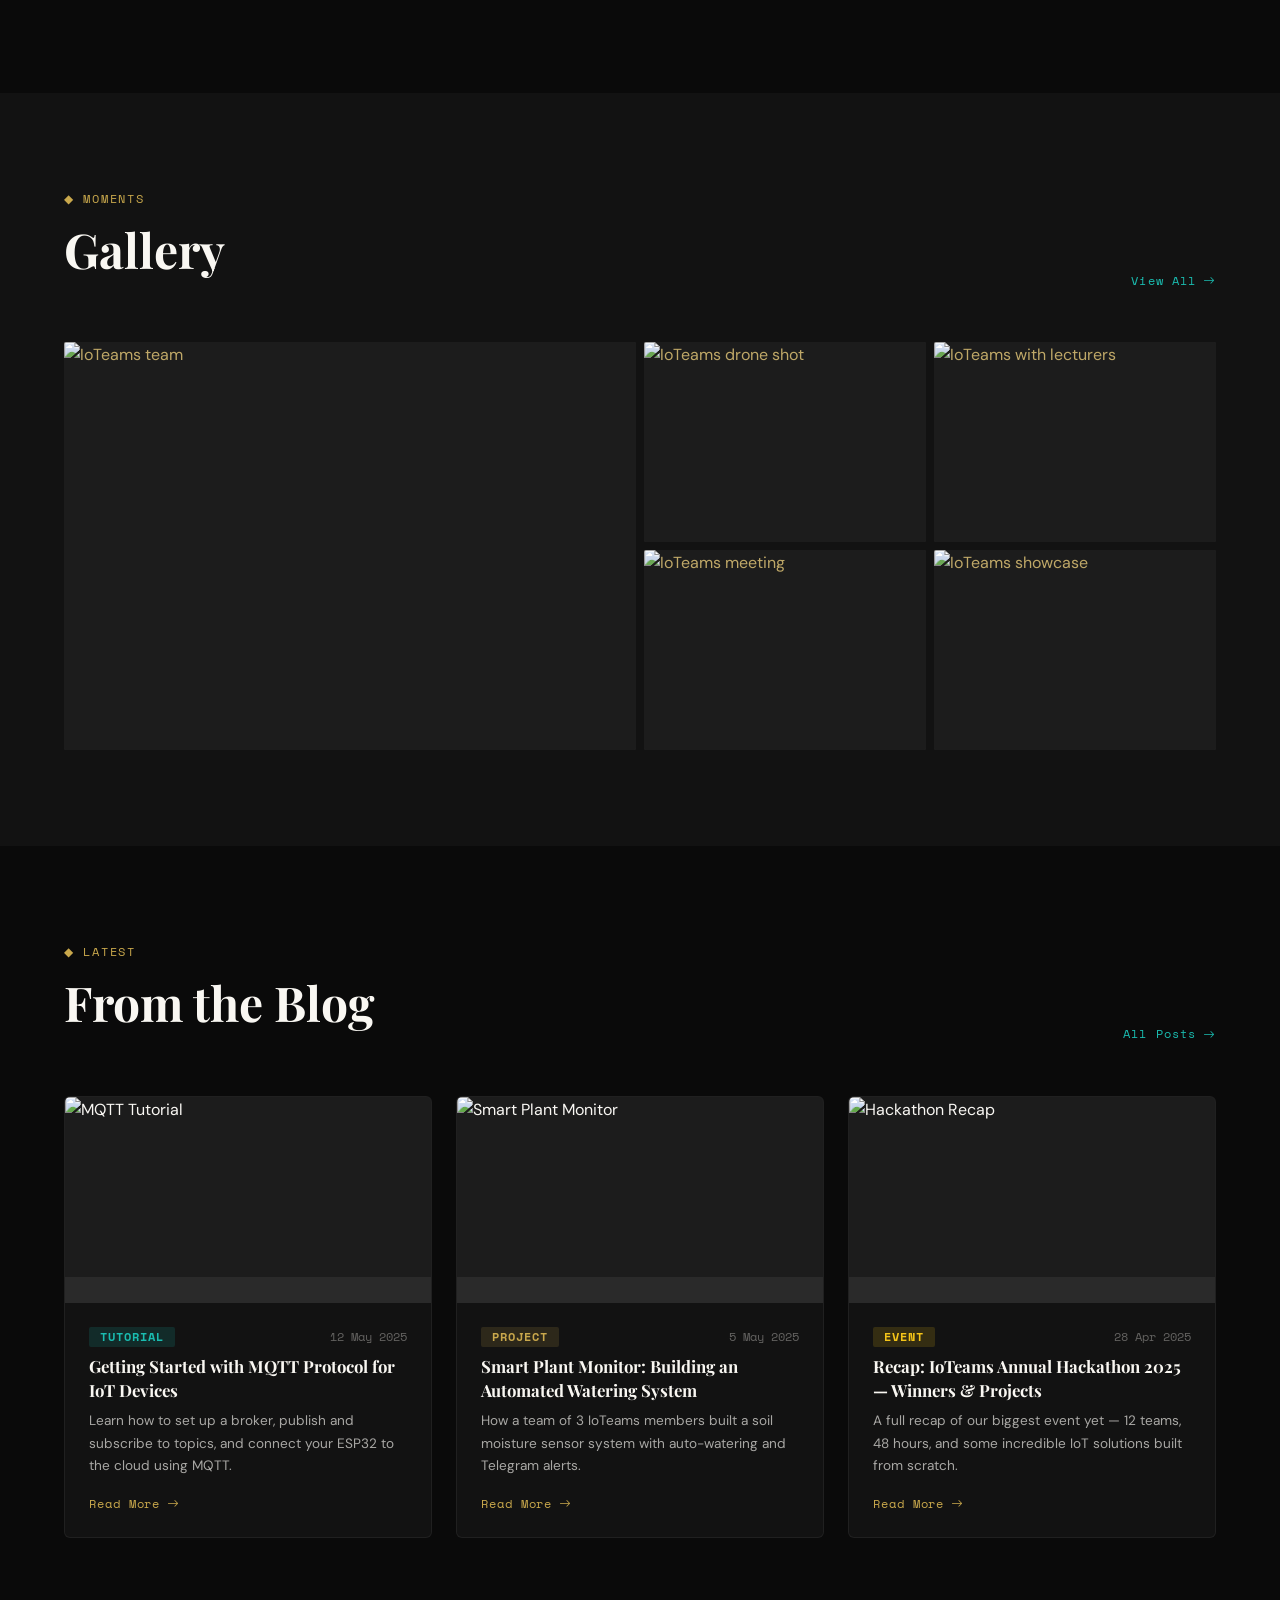
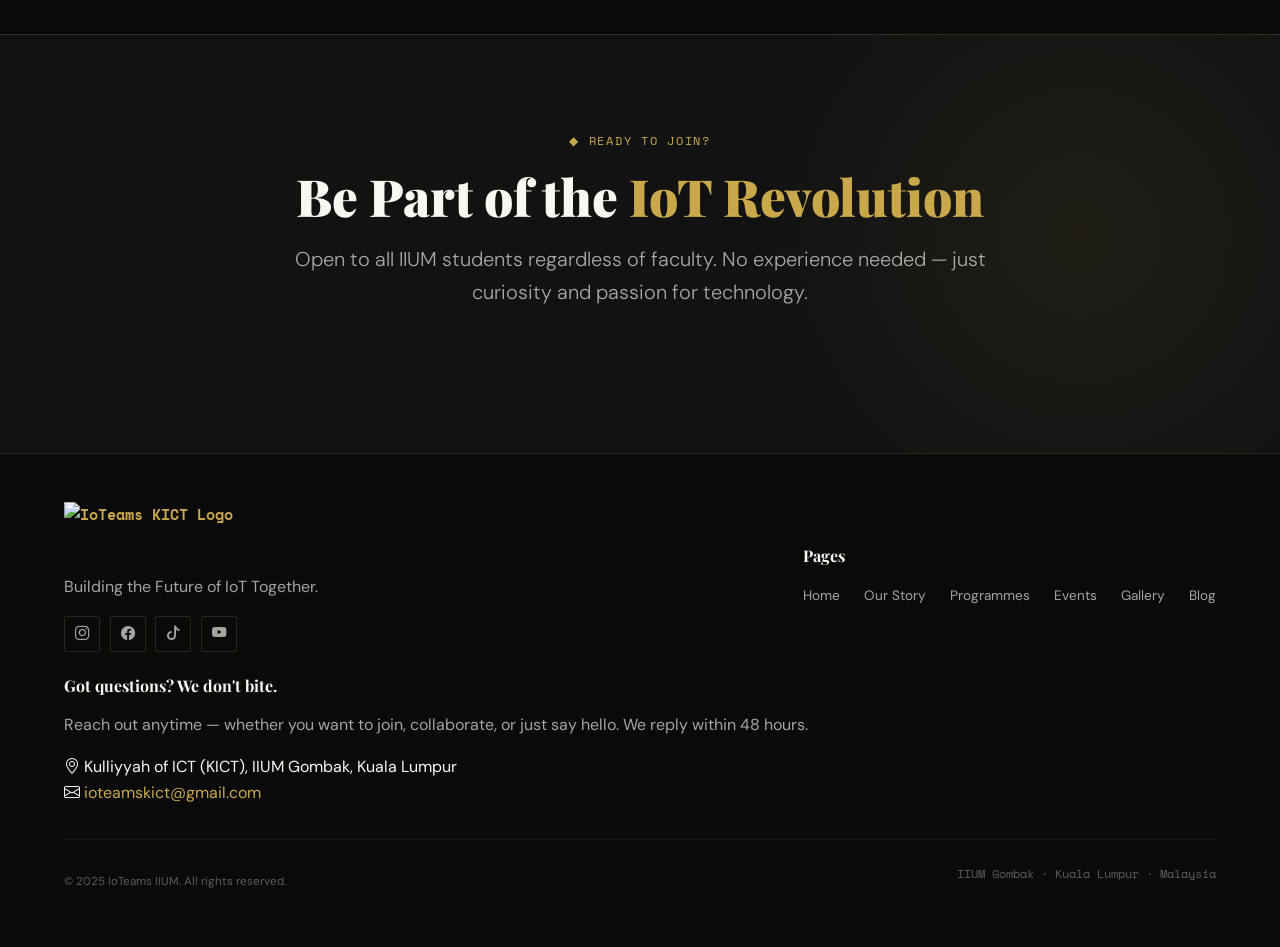
==== commit 635e7b97: "edit footer" ====
--- a/index.html
+++ b/index.html
@@ -1378,10 +1378,6 @@
             <i class="bi bi-envelope"></i>
             <a href="mailto:ioteamskict@gmail.com">ioteamskict@gmail.com</a>
           </li>
-          <li>
-            <i class="bi bi-whatsapp"></i>
-            <a href="https://wa.me/60123456789">+60 12-345 6789</a>
-          </li>
         </ul>
       </div>
 
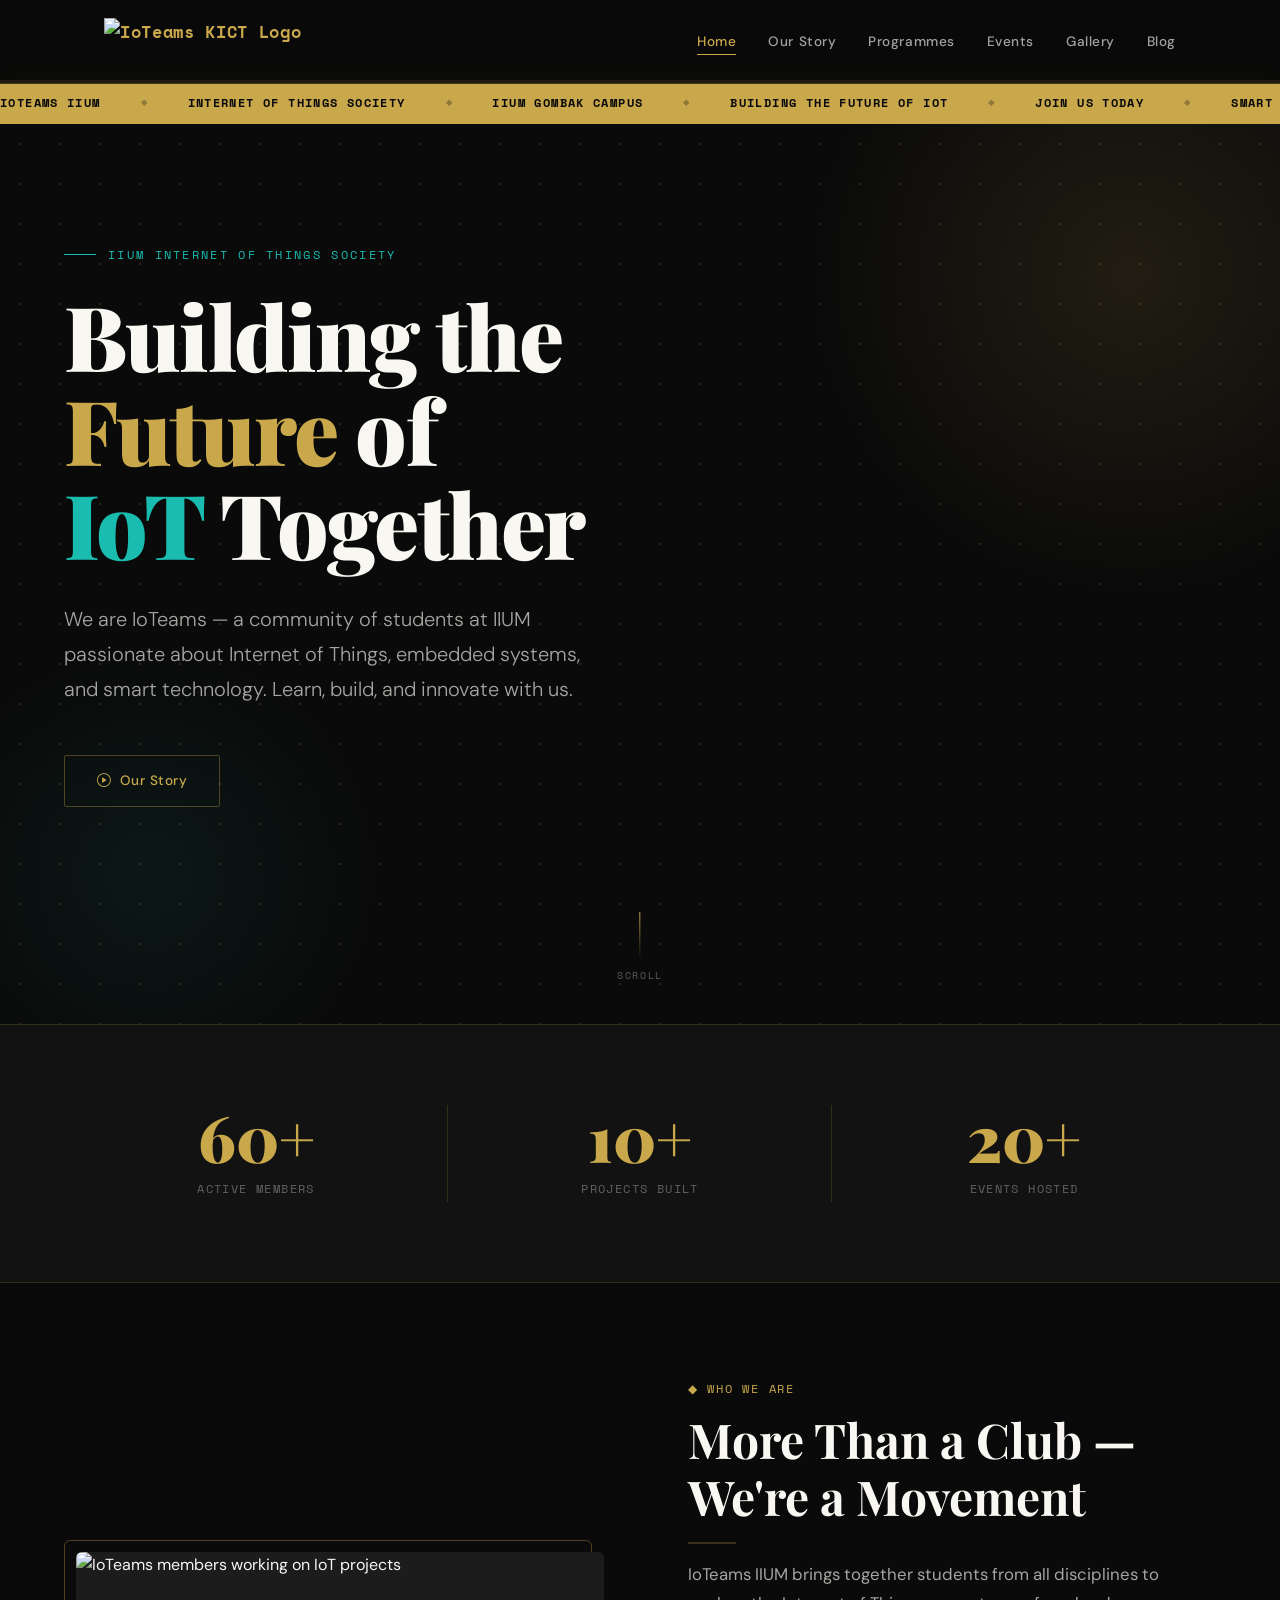
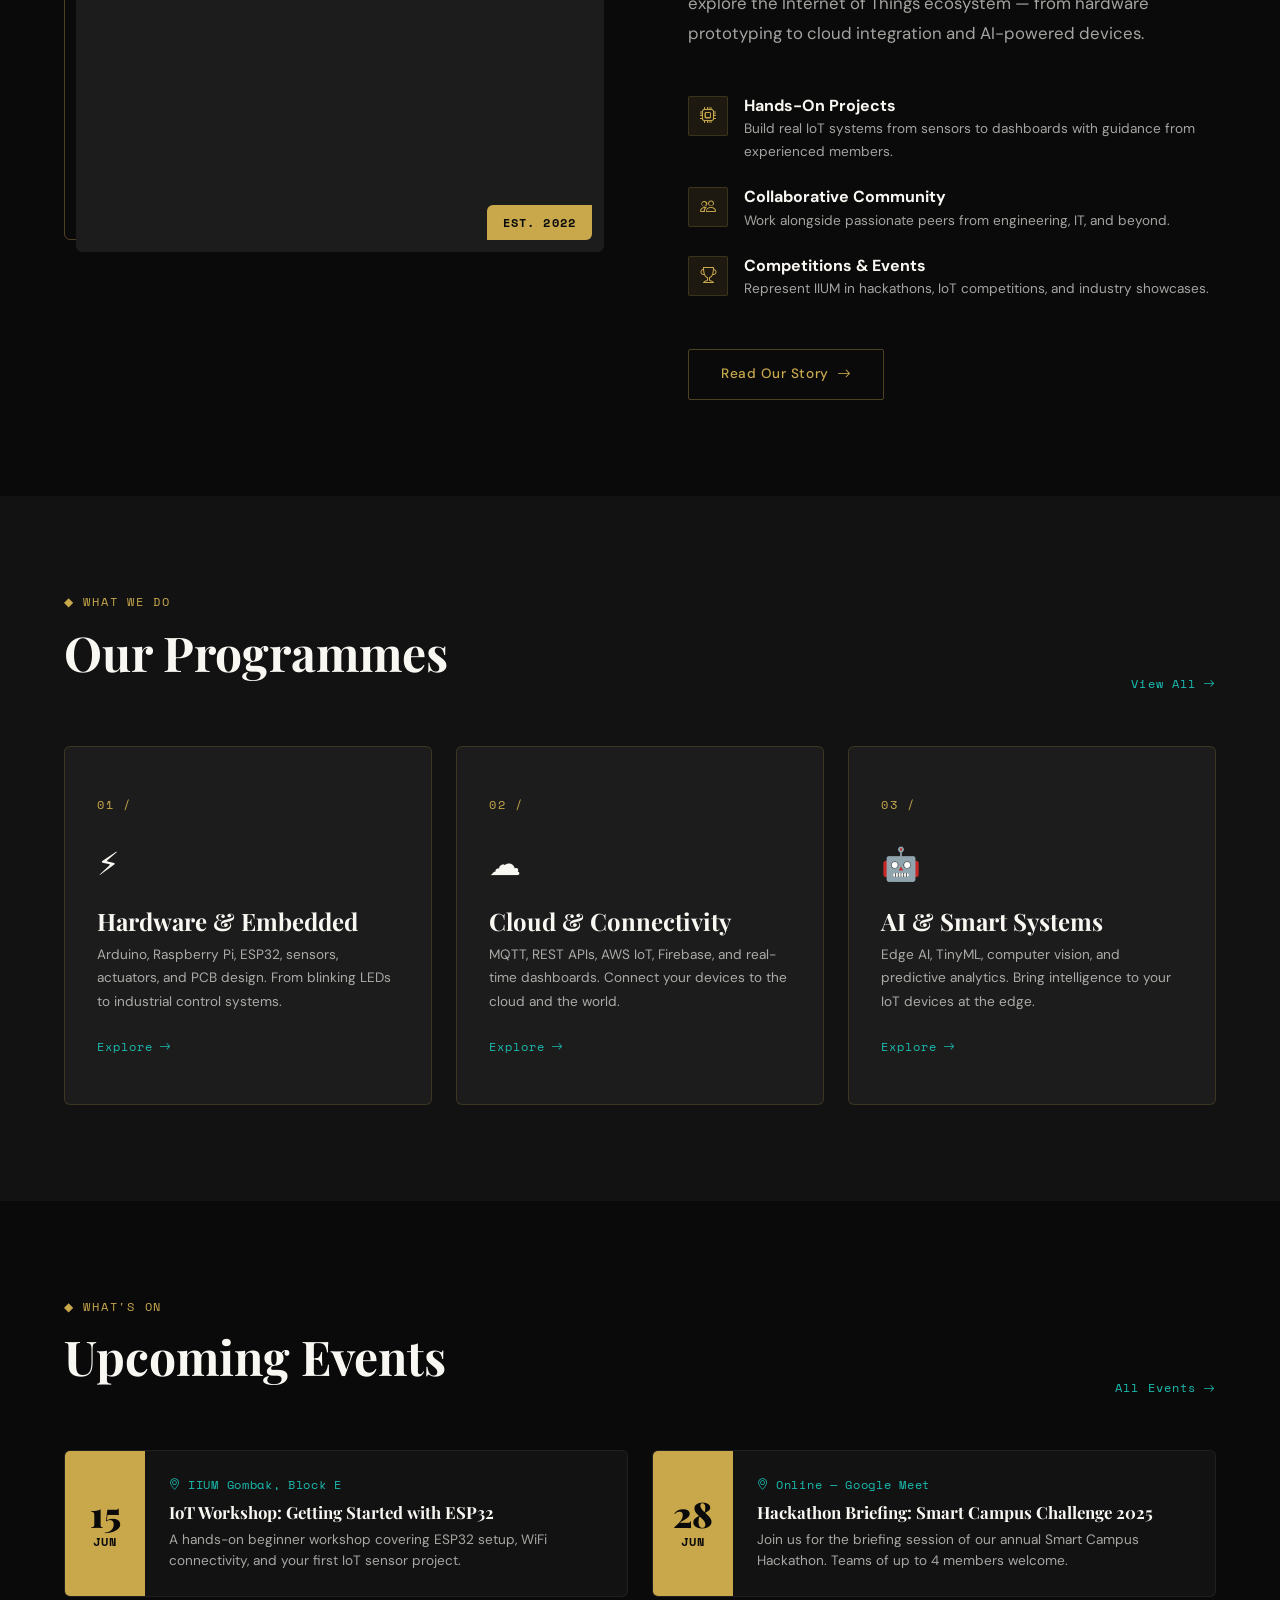
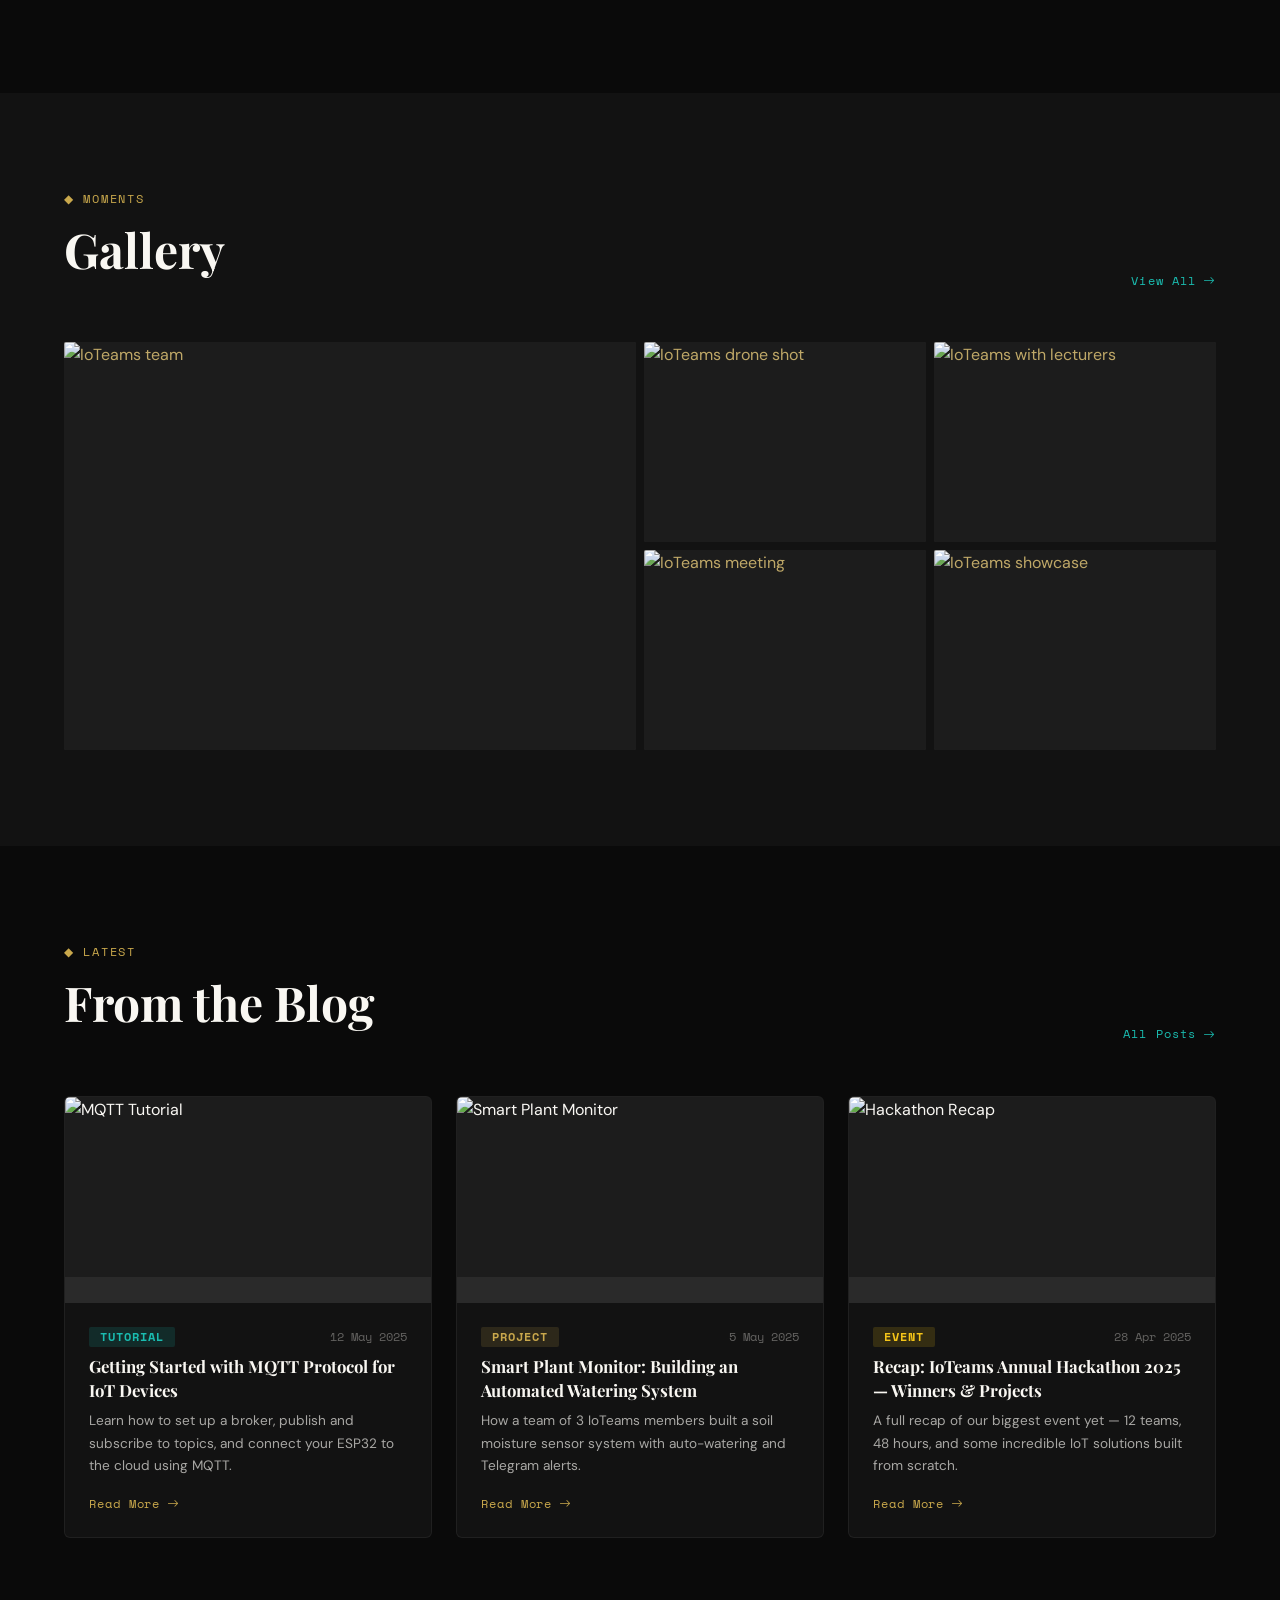
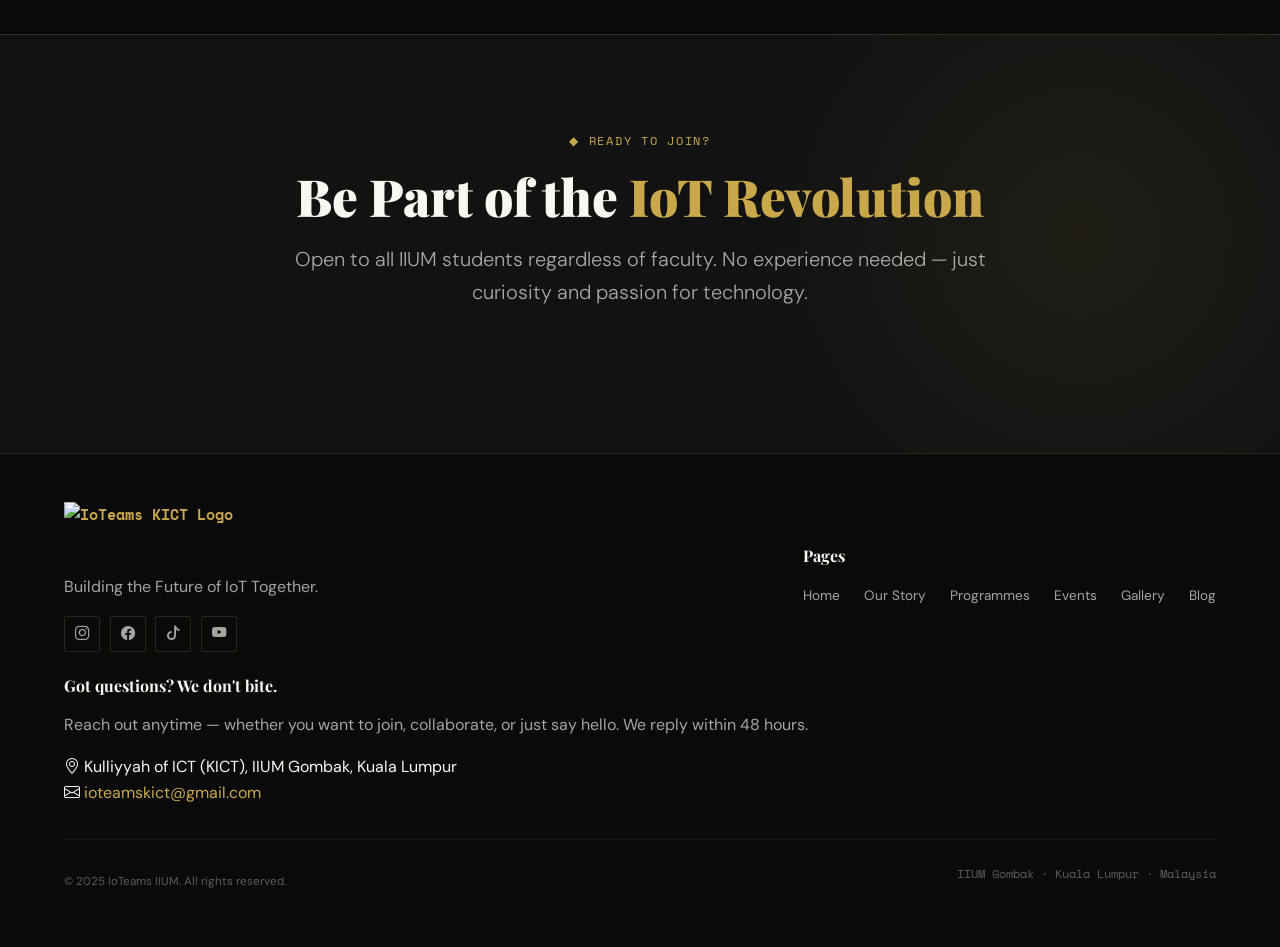
==== commit c1946e4a: "footer" ====
--- a/index.html
+++ b/index.html
@@ -1357,11 +1357,11 @@
         <h6>Pages</h6>
         <ul class="footer-nav">
           <li><a href="../index.html">Home</a></li>
-          <li><a href="our-story.html">Our Story</a></li>
-          <li><a href="programmes.html">Programmes</a></li>
-          <li><a href="events.html">Events</a></li>
-          <li><a href="gallery.html">Gallery</a></li>
-          <li><a href="blog.html">Blog</a></li>
+          <li><a href="pages/our-story.html">Our Story</a></li>
+          <li><a href="pages/programmes.html">Programmes</a></li>
+          <li><a href="pages/events.html">Events</a></li>
+          <li><a href="pages/gallery.html">Gallery</a></li>
+          <li><a href="pages/blog.html">Blog</a></li>
         </ul>
       </div>
 
